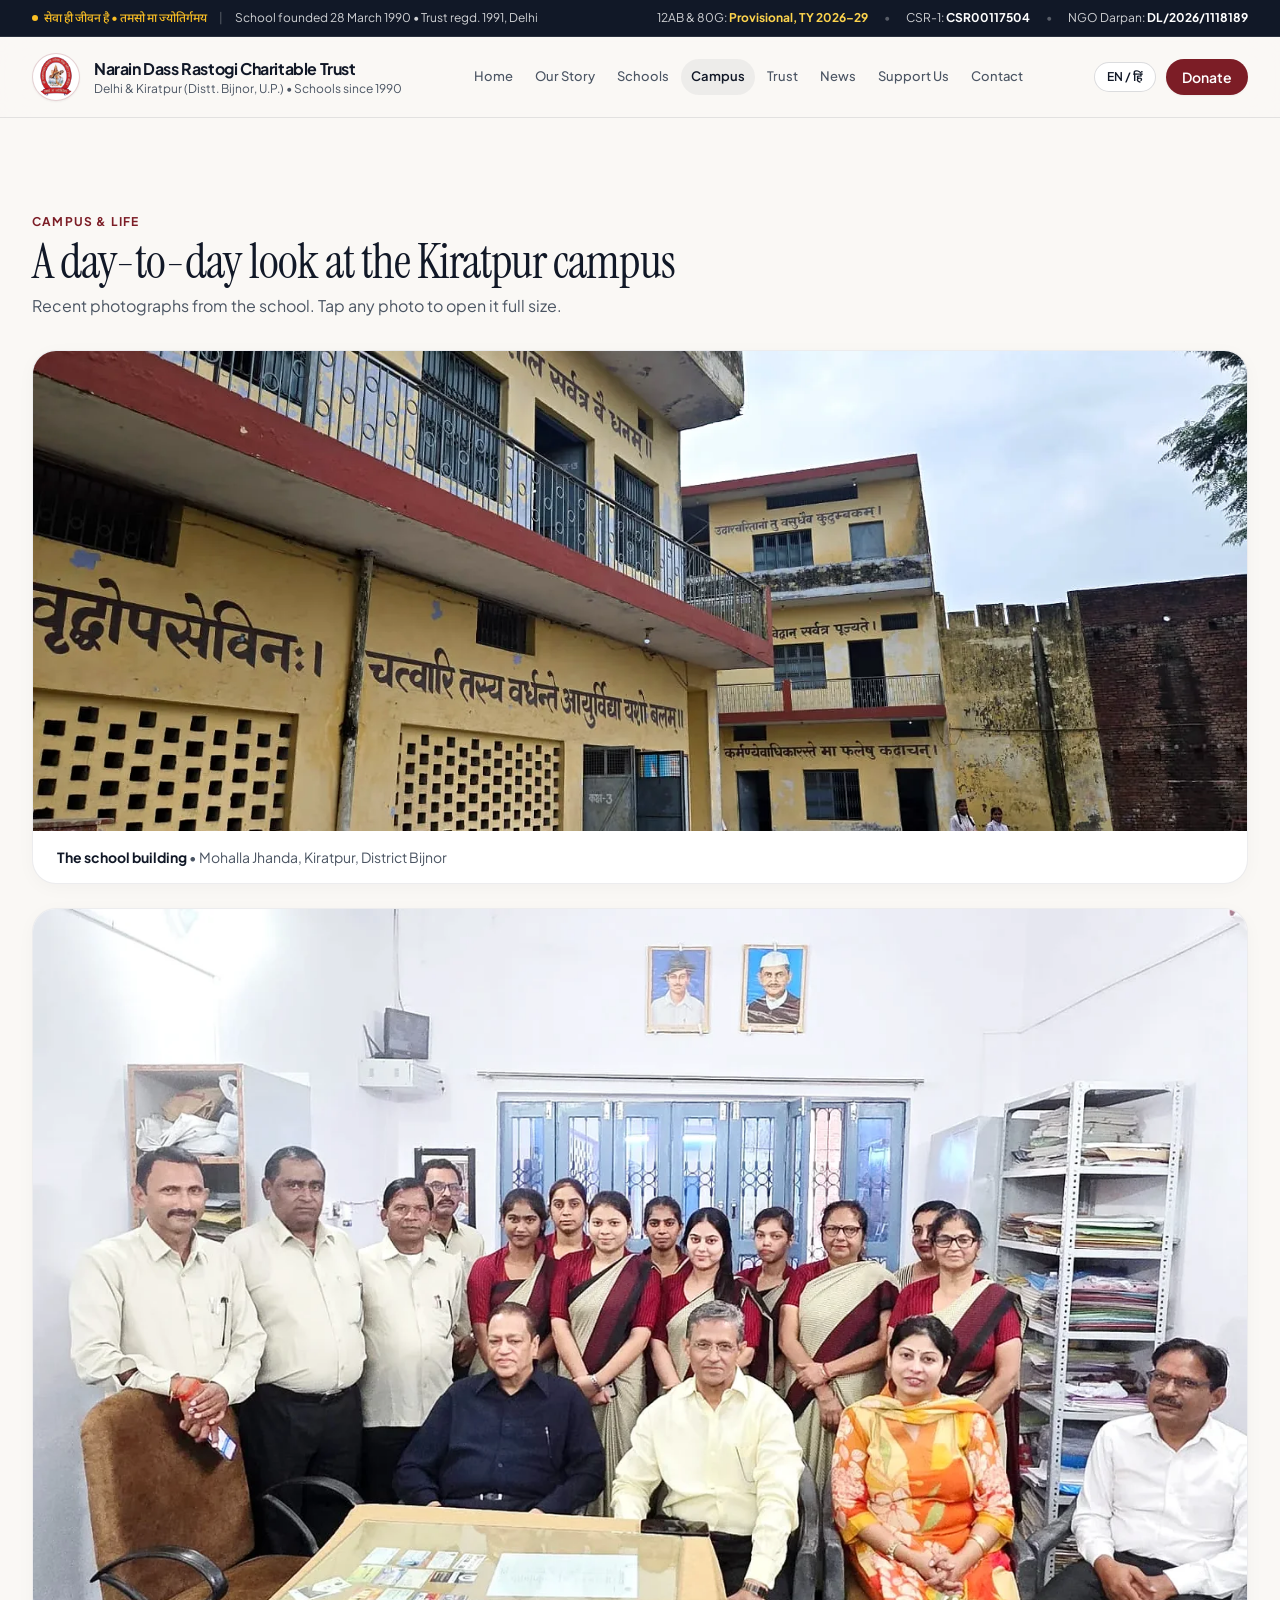
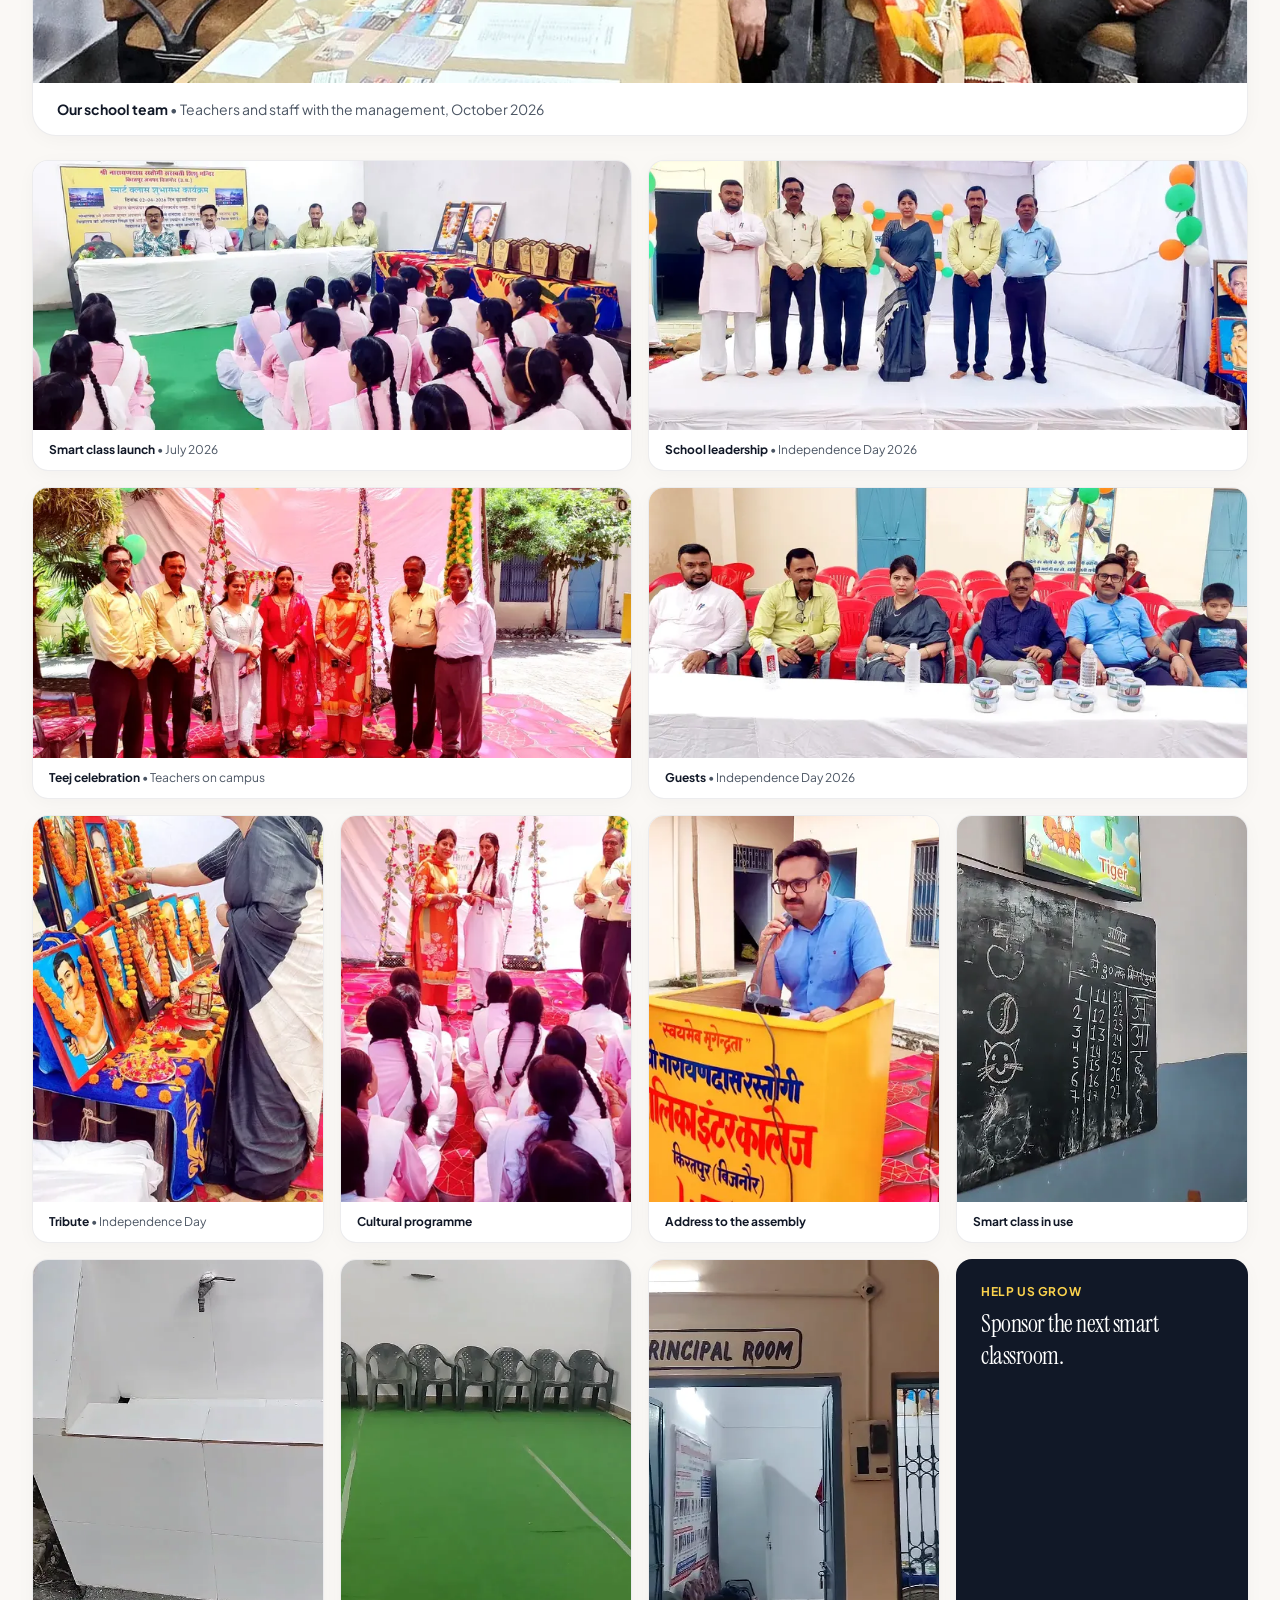
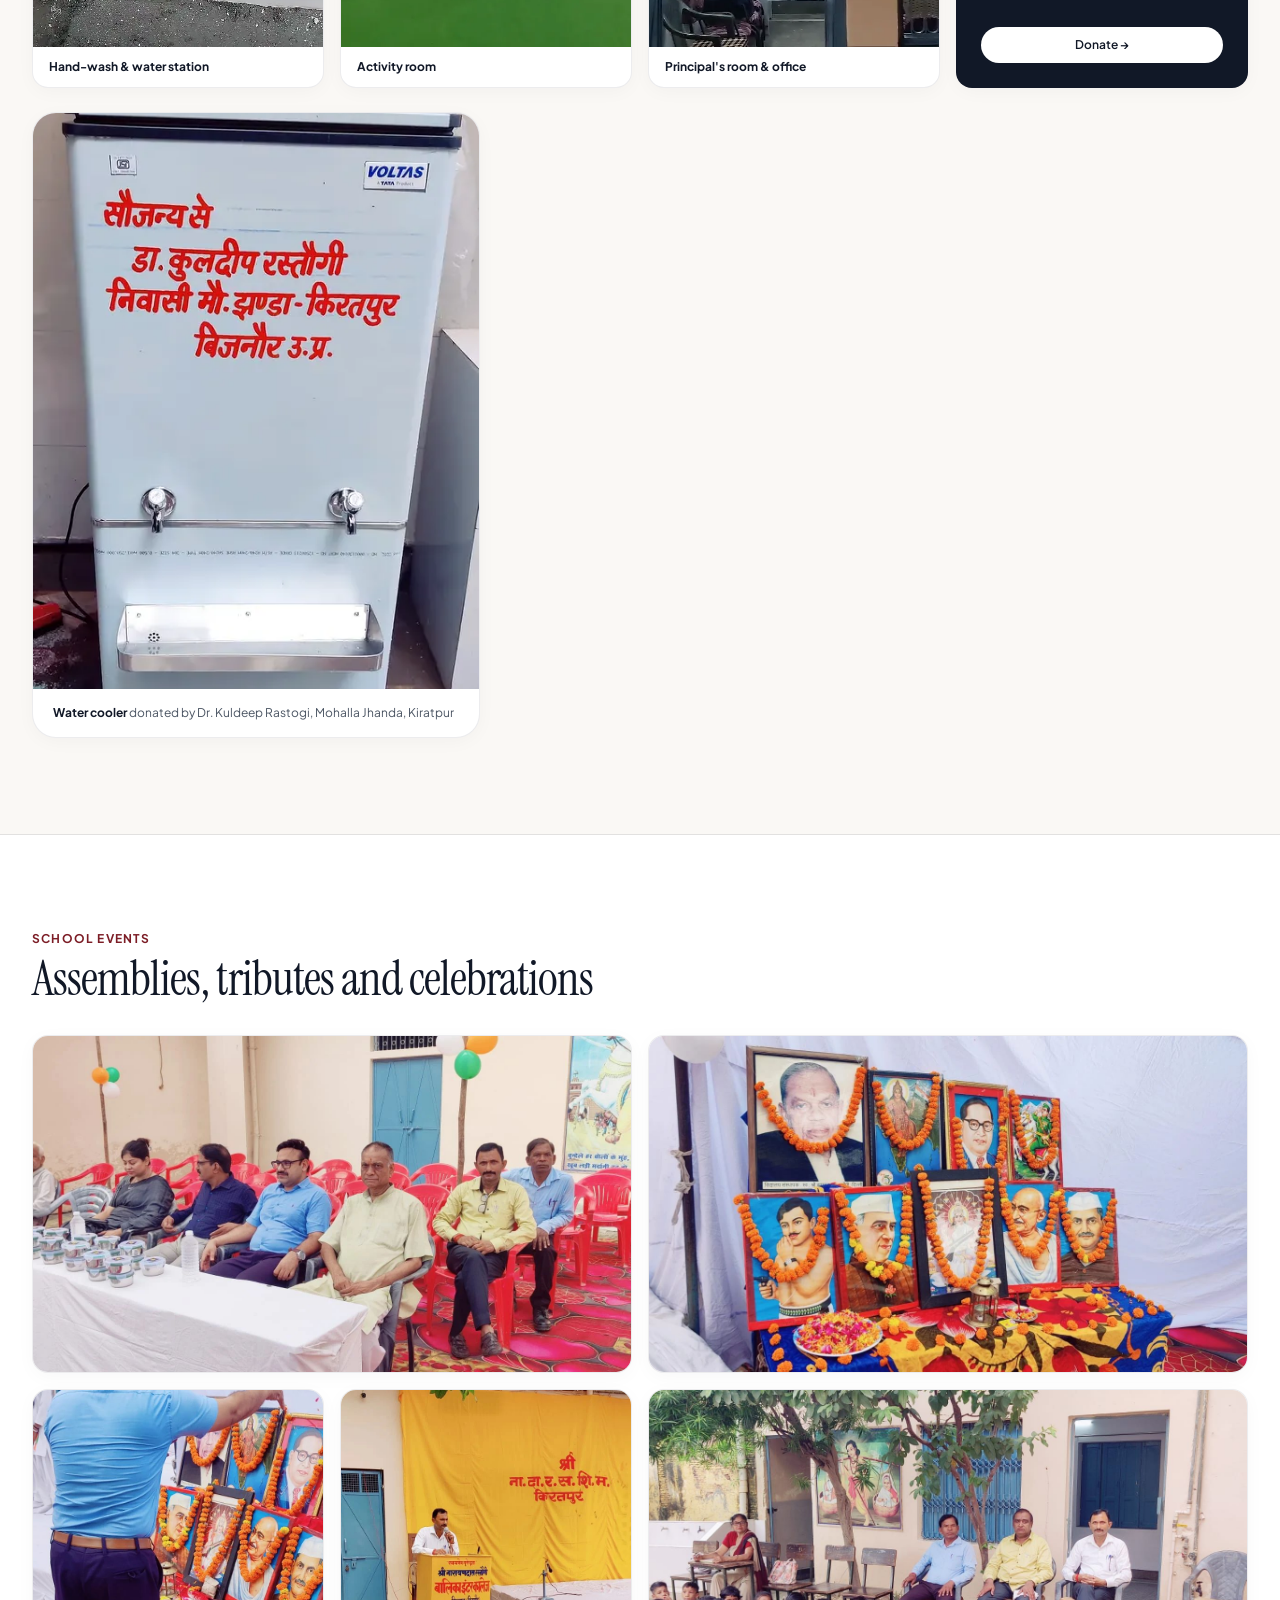
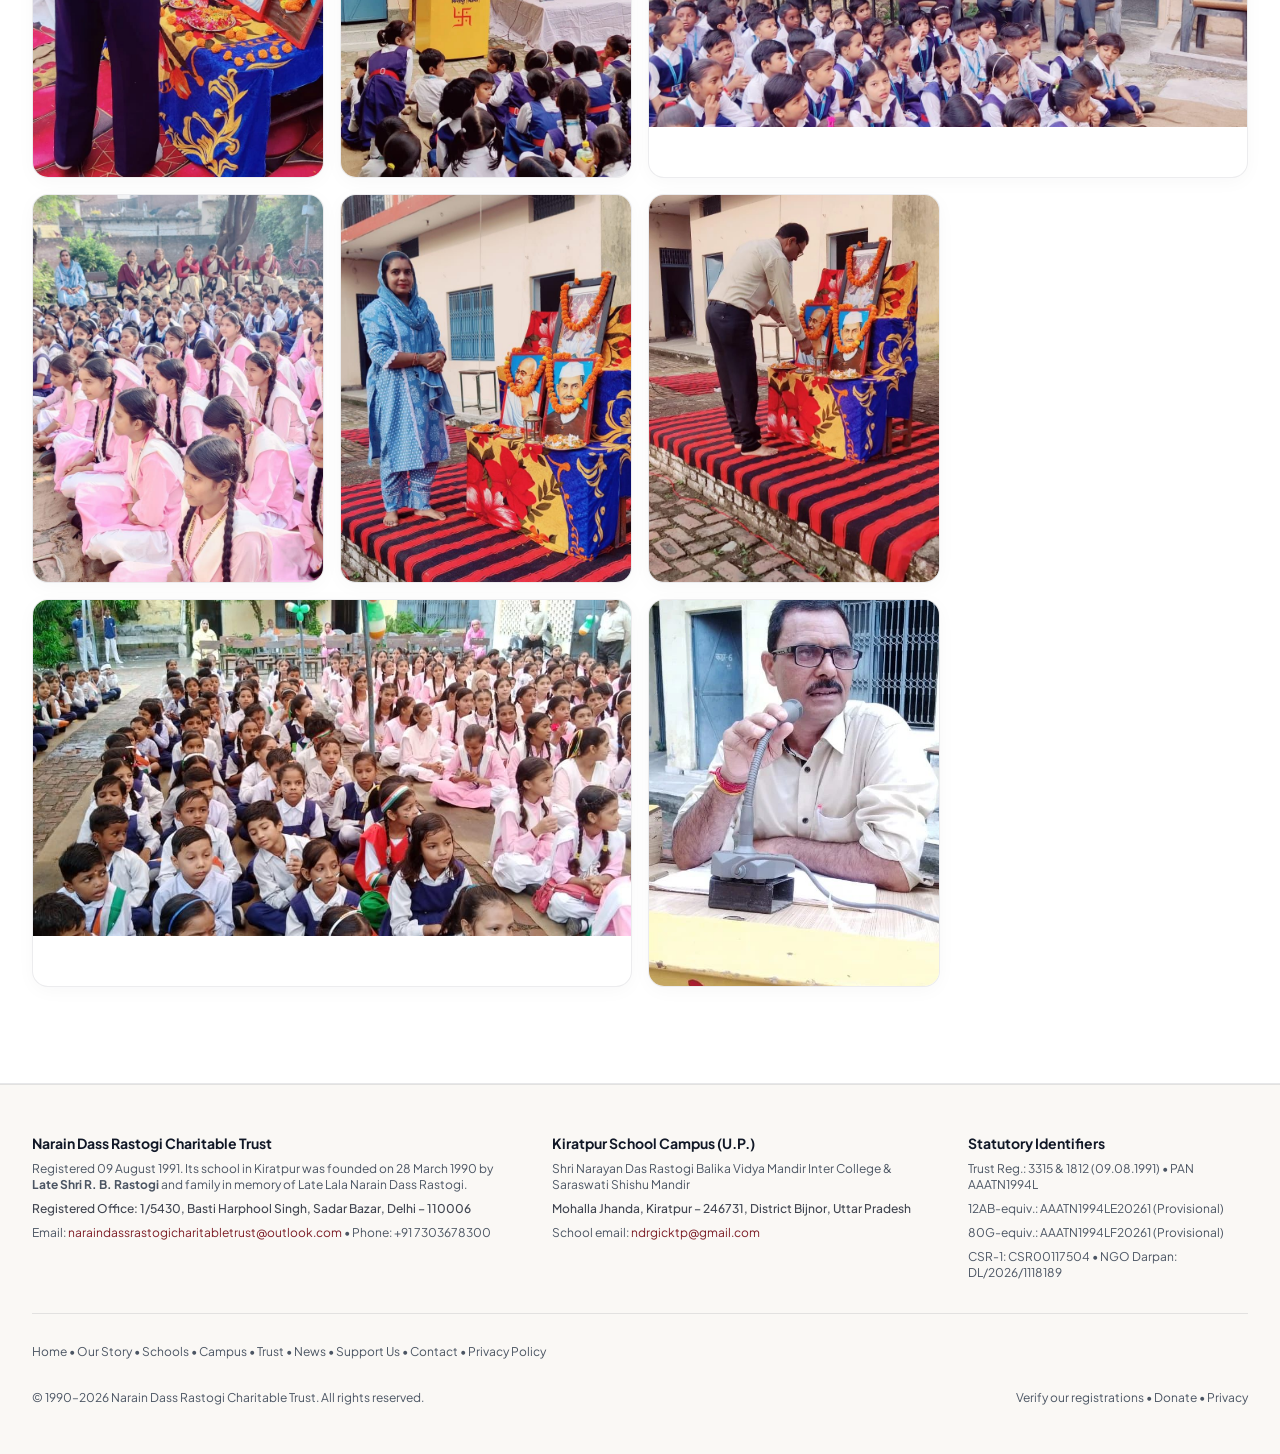
==== campus.html @ a8770511 "School Management Committee with member photos; new Subhash Rastogi headshot" ====
<!DOCTYPE html>
<html lang="en" class="scroll-smooth">
<head>
  <meta charset="UTF-8" />
  <meta name="viewport" content="width=device-width, initial-scale=1.0" />
  <title>Campus &amp; Life | NDR Schools, Kiratpur (Bijnor)</title>
  <meta name="description" content="Photos of the NDR school campus in Mohalla Jhanda, Kiratpur (कीरतपुर / किरतपुर), District Bijnor (बिजनौर), U.P.: the school building, smart class, Independence Day 2026, Teej and more at the girls&#x27; inter college." />
  <link rel="canonical" href="https://narain-dass-rastogi-trust.vercel.app/campus" />
  <meta property="og:type" content="website" />
  <meta property="og:url" content="https://narain-dass-rastogi-trust.vercel.app/campus" />
  <meta property="og:site_name" content="Narain Dass Rastogi Charitable Trust" />
  <meta property="og:title" content="Campus &amp; Life | NDR Schools, Kiratpur (Bijnor)" />
  <meta property="og:description" content="Photos of the NDR school campus in Mohalla Jhanda, Kiratpur (कीरतपुर / किरतपुर), District Bijnor (बिजनौर), U.P.: the school building, smart class, Independence Day 2026, Teej and more at the girls&#x27; inter college." />
  <meta property="og:image" content="https://narain-dass-rastogi-trust.vercel.app/images/campus/campus-building.webp" />
  <meta property="og:image:alt" content="School building of the NDR schools in Mohalla Jhanda, Kiratpur" />
  <meta property="og:locale" content="en_IN" />
  <meta property="og:locale:alternate" content="hi_IN" />
  <meta name="twitter:card" content="summary_large_image" />
  <link rel="icon" type="image/png" href="/favicon.png" />
  <link rel="preconnect" href="https://fonts.googleapis.com" />
  <link rel="preconnect" href="https://fonts.gstatic.com" crossorigin />
  <link href="https://fonts.googleapis.com/css2?family=Instrument+Serif:ital@0;1&family=Plus+Jakarta+Sans:wght@400;500;600;700;800&family=Noto+Sans+Devanagari:wght@400;500;600;700&display=swap" rel="stylesheet" />
  <script>
    (function () {
      try {
        if (localStorage.getItem('ndr-lang') === 'hi') {
          document.documentElement.classList.add('lang-hi');
          document.documentElement.setAttribute('lang', 'hi');
        }
      } catch (e) {}
    })();
  </script>
  <link rel="stylesheet" href="/assets/site.css?v=8cfb319a" />
</head>
<body class="selection:bg-crimson selection:text-white">

  <!-- Top Institutional Bar -->
  <div class="bg-ink text-white/90 text-xs border-b border-white/10">
    <div class="max-w-7xl mx-auto px-4 sm:px-6 lg:px-8 h-9 flex items-center justify-between">
      <div class="flex items-center gap-3 overflow-x-auto whitespace-nowrap">
        <span class="inline-flex items-center gap-1.5 text-amber-400 font-medium">
          <span class="w-1.5 h-1.5 rounded-full bg-amber-400"></span>
          सेवा ही जीवन है • तमसो मा ज्योतिर्गमय
        </span>
        <span class="text-white/30">|</span>
        <span class="text-white/80"><span data-lang="en">School founded 28 March 1990 • Trust regd. 1991, Delhi</span><span data-lang="hi">विद्यालय स्थापना 28 मार्च 1990 • ट्रस्ट पंजीकरण 1991, दिल्ली</span></span>
      </div>
      <div class="hidden md:flex items-center gap-4 text-white/80 whitespace-nowrap">
        <span>12AB &amp; 80G: <strong class="text-amber-300"><span data-lang="en">Provisional, TY 2026–29</span><span data-lang="hi">अस्थायी, कर वर्ष 2026–29</span></strong></span>
        <span class="text-white/30">•</span>
        <span>CSR-1: <strong class="text-white">CSR00117504</strong></span>
        <span class="text-white/30 hidden lg:inline">•</span>
        <span class="hidden lg:inline">NGO Darpan: <strong class="text-white">DL/2026/1118189</strong></span>
      </div>
    </div>
  </div>

  <!-- Sticky Modern Header -->
  <header class="sticky top-0 z-40 glass-nav border-b border-ink/10">
    <div class="max-w-7xl mx-auto px-3 sm:px-6 lg:px-8 h-20 flex items-center justify-between gap-2 sm:gap-4">
      <a href="/" class="flex items-center gap-2.5 sm:gap-3.5 group min-w-0">
        <img src="/images/brand/school-crest-badge-256.png" alt="Narain Dass Rastogi Charitable Trust emblem" width="48" height="48" class="w-10 h-10 sm:w-12 sm:h-12 rounded-full object-contain bg-white p-0.5 border border-crimson/20 shadow-sm flex-shrink-0" />
        <div class="min-w-0">
          <div class="text-base sm:text-lg xl:text-base font-bold tracking-tight text-ink truncate" data-lang="en">Narain Dass Rastogi Charitable Trust</div>
          <div class="text-base sm:text-lg xl:text-base font-bold tracking-tight text-ink truncate" data-lang="hi">श्री नारायण दास रस्तोगी चैरिटेबल ट्रस्ट</div>
          <div class="text-xs text-slate truncate"><span data-lang="en">Delhi &amp; Kiratpur (Distt. Bijnor, U.P.) • Schools since 1990</span><span data-lang="hi">दिल्ली व कीरतपुर (जिला बिजनौर, उ.प्र.) • विद्यालय 1990 से</span></div>
        </div>
      </a>

      <nav class="hidden xl:flex items-center gap-0.5 text-[13px] font-medium text-slate" aria-label="Main">
        <a href="/" class="px-2.5 py-2 rounded-full transition whitespace-nowrap hover:bg-ink/5 hover:text-ink"><span data-lang="en">Home</span><span data-lang="hi">होम</span></a>
        <a href="/story" class="px-2.5 py-2 rounded-full transition whitespace-nowrap hover:bg-ink/5 hover:text-ink"><span data-lang="en">Our Story</span><span data-lang="hi">हमारी कहानी</span></a>
        <a href="/schools" class="px-2.5 py-2 rounded-full transition whitespace-nowrap hover:bg-ink/5 hover:text-ink"><span data-lang="en">Schools</span><span data-lang="hi">विद्यालय</span></a>
        <a href="/campus" aria-current="page" class="px-2.5 py-2 rounded-full transition whitespace-nowrap bg-ink/5 text-ink font-semibold"><span data-lang="en">Campus</span><span data-lang="hi">परिसर</span></a>
        <a href="/trust" class="px-2.5 py-2 rounded-full transition whitespace-nowrap hover:bg-ink/5 hover:text-ink"><span data-lang="en">Trust</span><span data-lang="hi">ट्रस्ट</span></a>
        <a href="/news" class="px-2.5 py-2 rounded-full transition whitespace-nowrap hover:bg-ink/5 hover:text-ink"><span data-lang="en">News</span><span data-lang="hi">समाचार</span></a>
        <a href="/support" class="px-2.5 py-2 rounded-full transition whitespace-nowrap hover:bg-ink/5 hover:text-ink"><span data-lang="en">Support Us</span><span data-lang="hi">सहयोग करें</span></a>
        <a href="/contact" class="px-2.5 py-2 rounded-full transition whitespace-nowrap hover:bg-ink/5 hover:text-ink"><span data-lang="en">Contact</span><span data-lang="hi">संपर्क</span></a>
      </nav>

      <div class="flex items-center gap-1.5 sm:gap-2.5 flex-shrink-0">
        <button type="button" onclick="toggleLanguage()" id="langToggleBtn" aria-pressed="false" aria-label="Switch language / भाषा बदलें" class="px-2.5 sm:px-3 py-1.5 rounded-full text-xs font-semibold border border-ink/15 bg-white hover:bg-sand transition text-ink">
          EN / हिं
        </button>
        <button type="button" onclick="openDossierModal('General CSR & Statutory Dossier')" class="hidden sm:inline-flex xl:hidden items-center gap-1.5 px-4 py-2 rounded-full text-xs font-semibold border border-crimson/25 text-crimson bg-crimson/5 hover:bg-crimson/10 transition">
          <span data-lang="en">Request Dossier</span><span data-lang="hi">दस्तावेज़ मँगाएँ</span>
        </button>
        <a href="/support#donate" class="inline-flex items-center gap-1.5 px-3 sm:px-4 py-2 rounded-full text-xs sm:text-sm font-semibold bg-crimson text-white hover:bg-crimsonDark transition shadow-sm whitespace-nowrap">
          <span data-lang="en">Donate</span><span data-lang="hi">दान करें</span>
        </a>
        <button type="button" id="menuBtn" class="xl:hidden inline-flex items-center justify-center w-11 h-11 rounded-full border border-ink/15 bg-white text-ink hover:bg-sand transition" aria-expanded="false" aria-controls="mobileMenu" aria-label="Open menu">
          <svg id="menuIconOpen" class="w-5 h-5" fill="none" stroke="currentColor" stroke-width="2" viewBox="0 0 24 24" aria-hidden="true"><path stroke-linecap="round" d="M4 7h16M4 12h16M4 17h16"/></svg>
          <svg id="menuIconClose" class="w-5 h-5 hidden" fill="none" stroke="currentColor" stroke-width="2" viewBox="0 0 24 24" aria-hidden="true"><path stroke-linecap="round" d="M6 6l12 12M18 6L6 18"/></svg>
        </button>
      </div>
    </div>

    <!-- Mobile / tablet navigation (below xl) -->
    <div id="mobileMenu" class="xl:hidden hidden absolute inset-x-0 top-full bg-ivory border-b border-ink/10 shadow-lg max-h-[calc(100vh-5rem)] overflow-y-auto">
      <nav class="max-w-7xl mx-auto px-3 sm:px-6 lg:px-8 py-3 grid sm:grid-cols-2 gap-1 text-sm font-semibold text-ink" aria-label="Site pages">
        <a href="/" class="flex items-center px-4 rounded-xl hover:bg-sand focus:bg-sand focus:outline-none "><span data-lang="en">Home</span><span data-lang="hi">होम</span></a>
        <a href="/story" class="flex items-center px-4 rounded-xl hover:bg-sand focus:bg-sand focus:outline-none "><span data-lang="en">Our Story</span><span data-lang="hi">हमारी कहानी</span></a>
        <a href="/schools" class="flex items-center px-4 rounded-xl hover:bg-sand focus:bg-sand focus:outline-none "><span data-lang="en">Schools</span><span data-lang="hi">विद्यालय</span></a>
        <a href="/campus" aria-current="page" class="flex items-center px-4 rounded-xl hover:bg-sand focus:bg-sand focus:outline-none bg-sand text-crimson"><span data-lang="en">Campus</span><span data-lang="hi">परिसर</span></a>
        <a href="/trust" class="flex items-center px-4 rounded-xl hover:bg-sand focus:bg-sand focus:outline-none "><span data-lang="en">Trust</span><span data-lang="hi">ट्रस्ट</span></a>
        <a href="/news" class="flex items-center px-4 rounded-xl hover:bg-sand focus:bg-sand focus:outline-none "><span data-lang="en">News</span><span data-lang="hi">समाचार</span></a>
        <a href="/support" class="flex items-center px-4 rounded-xl hover:bg-sand focus:bg-sand focus:outline-none "><span data-lang="en">Support Us</span><span data-lang="hi">सहयोग करें</span></a>
        <a href="/contact" class="flex items-center px-4 rounded-xl hover:bg-sand focus:bg-sand focus:outline-none "><span data-lang="en">Contact</span><span data-lang="hi">संपर्क</span></a>
        <a href="/support#donate" class="flex items-center px-4 rounded-xl hover:bg-sand focus:bg-sand focus:outline-none text-crimson"><span data-lang="en">Donate</span><span data-lang="hi">दान करें</span></a>
        <button type="button" onclick="closeMobileMenu(); openDossierModal('General CSR & Statutory Dossier')" class="sm:hidden flex items-center px-4 mt-1 rounded-xl border border-crimson/25 text-crimson bg-crimson/5 hover:bg-crimson/10 text-left"><span data-lang="en">Request Dossier</span><span data-lang="hi">दस्तावेज़ मँगाएँ</span></button>
      </nav>
    </div>
  </header>

  <main id="top">
    <!-- Campus & Life gallery -->
    <section id="campus" class="py-16 lg:py-24 bg-ivory border-b border-ink/10">
      <div class="max-w-7xl mx-auto px-4 sm:px-6 lg:px-8">
        <div class="max-w-3xl">
          <div class="text-xs font-bold uppercase tracking-widest text-crimson"><span data-lang="en">Campus &amp; Life</span><span data-lang="hi">परिसर एवं जीवन</span></div>
          <h1 class="serif-display text-3xl sm:text-5xl text-ink mt-2"><span data-lang="en">A day-to-day look at the Kiratpur campus</span><span data-lang="hi">कीरतपुर परिसर की रोज़ की झलक</span></h1>
          <p class="text-slate mt-2 text-base"><span data-lang="en">Recent photographs from the school. Tap any photo to open it full size.</span><span data-lang="hi">विद्यालय की हाल की तस्वीरें। किसी भी फ़ोटो को बड़ा देखने के लिए उस पर टैप करें।</span></p>
        </div>

        <figure class="mt-8 bento-card rounded-3xl overflow-hidden bg-white">
          <a href="/images/campus/campus-building.webp" target="_blank" rel="noopener" data-lightbox="campus" class="block cursor-zoom-in">
            <img src="/images/campus/campus-building-800.webp"
                 srcset="/images/campus/campus-building-800.webp 800w, /images/campus/campus-building.webp 1600w"
                 sizes="(min-width: 1280px) 1216px, 100vw"
                 width="800" height="600" loading="lazy"
                 alt="Two-storey yellow school building in Mohalla Jhanda, Kiratpur, with Sanskrit mottos painted on its walls and a brick courtyard"
                 class="w-full h-64 sm:h-96 lg:h-[30rem] object-cover" />
          </a>
          <figcaption class="px-6 py-4 text-sm text-slate"><span data-lang="en"><strong class="text-ink">The school building</strong> • Mohalla Jhanda, Kiratpur, District Bijnor</span><span data-lang="hi"><strong class="text-ink">विद्यालय भवन</strong> • मोहल्ला झण्डा, कीरतपुर, जिला बिजनौर</span></figcaption>
        </figure>

        <figure class="mt-6 bento-card rounded-3xl overflow-hidden bg-white">
          <a href="/images/campus/staff-trustees-oct-2026.webp" target="_blank" rel="noopener" data-lightbox="campus" class="block cursor-zoom-in">
            <img src="/images/campus/staff-trustees-oct-2026-800.webp"
                 srcset="/images/campus/staff-trustees-oct-2026-800.webp 800w, /images/campus/staff-trustees-oct-2026.webp 1400w"
                 sizes="(min-width: 1280px) 1216px, 100vw"
                 width="800" height="510" loading="lazy"
                 alt="Teachers and staff of the school with members of the management in the principal's office, October 2026"
                 class="w-full h-auto" />
          </a>
          <figcaption class="px-6 py-4 text-sm text-slate"><span data-lang="en"><strong class="text-ink">Our school team</strong> • Teachers and staff with the management, October 2026</span><span data-lang="hi"><strong class="text-ink">हमारी विद्यालय टीम</strong> • प्रबन्धन के साथ शिक्षक-शिक्षिकाएँ एवं कर्मचारी, अक्टूबर 2026</span></figcaption>
        </figure>

        <div class="grid grid-cols-2 lg:grid-cols-4 gap-4 mt-6">
          <figure class="col-span-2 bento-card rounded-2xl overflow-hidden bg-white">
            <a href="/images/campus/smart-class-inauguration.webp" target="_blank" rel="noopener" data-lightbox="campus" class="block cursor-zoom-in">
              <img src="/images/campus/smart-class-inauguration-800.webp" srcset="/images/campus/smart-class-inauguration-800.webp 800w, /images/campus/smart-class-inauguration.webp 1600w" sizes="(min-width: 1024px) 600px, 100vw" width="800" height="360" loading="lazy" alt="Students in school uniform seated facing guests at the smart class launch programme" class="w-full aspect-[20/9] object-cover" />
            </a>
            <figcaption class="px-4 py-3 text-xs text-slate"><span data-lang="en"><strong class="text-ink">Smart class launch</strong> • July 2026</span><span data-lang="hi"><strong class="text-ink">स्मार्ट क्लास का शुभारम्भ</strong> • जुलाई 2026</span></figcaption>
          </figure>
          <figure class="col-span-2 bento-card rounded-2xl overflow-hidden bg-white">
            <a href="/images/campus/leadership-independence-day-2026.webp" target="_blank" rel="noopener" data-lightbox="campus" class="block cursor-zoom-in">
              <img src="/images/campus/leadership-independence-day-2026-800.webp" srcset="/images/campus/leadership-independence-day-2026-800.webp 800w, /images/campus/leadership-independence-day-2026.webp 1600w" sizes="(min-width: 1024px) 600px, 100vw" width="800" height="360" loading="lazy" alt="School leadership and guests standing on the decorated stage on Independence Day 2026" class="w-full aspect-[20/9] object-cover" />
            </a>
            <figcaption class="px-4 py-3 text-xs text-slate"><span data-lang="en"><strong class="text-ink">School leadership</strong> • Independence Day 2026</span><span data-lang="hi"><strong class="text-ink">विद्यालय नेतृत्व</strong> • स्वतंत्रता दिवस 2026</span></figcaption>
          </figure>
          <figure class="col-span-2 bento-card rounded-2xl overflow-hidden bg-white">
            <a href="/images/campus/teachers-teej-celebration.webp" target="_blank" rel="noopener" data-lightbox="campus" class="block cursor-zoom-in">
              <img src="/images/campus/teachers-teej-celebration-800.webp" srcset="/images/campus/teachers-teej-celebration-800.webp 800w, /images/campus/teachers-teej-celebration.webp 1600w" sizes="(min-width: 1024px) 600px, 100vw" width="800" height="360" loading="lazy" alt="Teachers in festive dress beside a decorated swing at the school's Teej celebration" class="w-full aspect-[20/9] object-cover" />
            </a>
            <figcaption class="px-4 py-3 text-xs text-slate"><span data-lang="en"><strong class="text-ink">Teej celebration</strong> • Teachers on campus</span><span data-lang="hi"><strong class="text-ink">तीज उत्सव</strong> • परिसर में शिक्षिकाएँ</span></figcaption>
          </figure>
          <figure class="col-span-2 bento-card rounded-2xl overflow-hidden bg-white">
            <a href="/images/campus/guests-independence-day-2026.webp" target="_blank" rel="noopener" data-lightbox="campus" class="block cursor-zoom-in">
              <img src="/images/campus/guests-independence-day-2026-800.webp" srcset="/images/campus/guests-independence-day-2026-800.webp 800w, /images/campus/guests-independence-day-2026.webp 1600w" sizes="(min-width: 1024px) 600px, 100vw" width="800" height="360" loading="lazy" alt="Guests seated at the head table during the Independence Day 2026 programme" class="w-full aspect-[20/9] object-cover" />
            </a>
            <figcaption class="px-4 py-3 text-xs text-slate"><span data-lang="en"><strong class="text-ink">Guests</strong> • Independence Day 2026</span><span data-lang="hi"><strong class="text-ink">अतिथिगण</strong> • स्वतंत्रता दिवस 2026</span></figcaption>
          </figure>
          <figure class="bento-card rounded-2xl overflow-hidden bg-white">
            <a href="/images/campus/independence-day-tribute.webp" target="_blank" rel="noopener" data-lightbox="campus" class="block cursor-zoom-in">
              <img src="/images/campus/independence-day-tribute-800.webp" srcset="/images/campus/independence-day-tribute-800.webp 360w, /images/campus/independence-day-tribute.webp 720w" sizes="(min-width: 1024px) 300px, 50vw" width="360" height="800" loading="lazy" alt="A teacher offering flowers before garlanded portraits of national leaders" class="w-full aspect-[3/4] object-cover" />
            </a>
            <figcaption class="px-4 py-3 text-xs text-slate"><span data-lang="en"><strong class="text-ink">Tribute</strong> • Independence Day</span><span data-lang="hi"><strong class="text-ink">श्रद्धांजलि</strong> • स्वतंत्रता दिवस</span></figcaption>
          </figure>
          <figure class="bento-card rounded-2xl overflow-hidden bg-white">
            <a href="/images/campus/cultural-programme.webp" target="_blank" rel="noopener" data-lightbox="campus" class="block cursor-zoom-in">
              <img src="/images/campus/cultural-programme-800.webp" srcset="/images/campus/cultural-programme-800.webp 360w, /images/campus/cultural-programme.webp 720w" sizes="(min-width: 1024px) 300px, 50vw" width="360" height="800" loading="lazy" alt="Students seated on the ground watching a cultural programme under a decorated canopy" class="w-full aspect-[3/4] object-cover" />
            </a>
            <figcaption class="px-4 py-3 text-xs text-slate"><span data-lang="en"><strong class="text-ink">Cultural programme</strong></span><span data-lang="hi"><strong class="text-ink">सांस्कृतिक कार्यक्रम</strong></span></figcaption>
          </figure>
          <figure class="col-span-2 lg:col-span-1 bento-card rounded-2xl overflow-hidden bg-white">
            <a href="/images/campus/address-podium.webp" target="_blank" rel="noopener" data-lightbox="campus" class="block cursor-zoom-in">
              <img src="/images/campus/address-podium-800.webp" srcset="/images/campus/address-podium-800.webp 360w, /images/campus/address-podium.webp 720w" sizes="(min-width: 1024px) 300px, 100vw" width="360" height="800" loading="lazy" alt="A speaker addressing the assembly from the school podium bearing the college's name" class="w-full aspect-[3/4] object-cover" />
            </a>
            <figcaption class="px-4 py-3 text-xs text-slate"><span data-lang="en"><strong class="text-ink">Address to the assembly</strong></span><span data-lang="hi"><strong class="text-ink">सभा को संबोधन</strong></span></figcaption>
          </figure>
          <figure class="bento-card rounded-2xl overflow-hidden bg-white">
            <a href="/images/campus/smart-class-lesson.webp" target="_blank" rel="noopener" data-lightbox="campus" class="block cursor-zoom-in">
              <img src="/images/campus/smart-class-lesson.webp" width="478" height="850" loading="lazy" alt="Smart TV mounted above the blackboard showing an alphabet lesson in a classroom" class="w-full aspect-[3/4] object-cover" />
            </a>
            <figcaption class="px-4 py-3 text-xs text-slate"><span data-lang="en"><strong class="text-ink">Smart class in use</strong></span><span data-lang="hi"><strong class="text-ink">स्मार्ट क्लास में पढ़ाई</strong></span></figcaption>
          </figure>
          <figure class="bento-card rounded-2xl overflow-hidden bg-white">
            <a href="/images/campus/water-station.webp" target="_blank" rel="noopener" data-lightbox="campus" class="block cursor-zoom-in">
              <img src="/images/campus/water-station.webp" width="478" height="850" loading="lazy" alt="Tiled hand-wash and drinking-water station with taps in the school courtyard" class="w-full aspect-[3/4] object-cover" />
            </a>
            <figcaption class="px-4 py-3 text-xs text-slate"><span data-lang="en"><strong class="text-ink">Hand-wash &amp; water station</strong></span><span data-lang="hi"><strong class="text-ink">हाथ धोने व पेयजल की व्यवस्था</strong></span></figcaption>
          </figure>
          <figure class="bento-card rounded-2xl overflow-hidden bg-white">
            <a href="/images/campus/activity-room.webp" target="_blank" rel="noopener" data-lightbox="campus" class="block cursor-zoom-in">
              <img src="/images/campus/activity-room.webp" width="478" height="850" loading="lazy" alt="Green-floored activity room with chairs arranged along the wall" class="w-full aspect-[3/4] object-cover" />
            </a>
            <figcaption class="px-4 py-3 text-xs text-slate"><span data-lang="en"><strong class="text-ink">Activity room</strong></span><span data-lang="hi"><strong class="text-ink">गतिविधि कक्ष</strong></span></figcaption>
          </figure>
          <figure class="bento-card rounded-2xl overflow-hidden bg-white">
            <a href="/images/campus/principal-office-corridor.webp" target="_blank" rel="noopener" data-lightbox="campus" class="block cursor-zoom-in">
              <img src="/images/campus/principal-office-corridor.webp" width="478" height="850" loading="lazy" alt="Corridor outside the principal's room and the school office" class="w-full aspect-[3/4] object-cover" />
            </a>
            <figcaption class="px-4 py-3 text-xs text-slate"><span data-lang="en"><strong class="text-ink">Principal's room &amp; office</strong></span><span data-lang="hi"><strong class="text-ink">प्रधानाचार्य कक्ष एवं कार्यालय</strong></span></figcaption>
          </figure>
          <div class="hidden lg:flex bento-card rounded-2xl bg-ink text-white p-6 flex-col justify-between">
            <div>
              <div class="text-xs font-bold uppercase tracking-wider text-amber-300"><span data-lang="en">Help us grow</span><span data-lang="hi">हमारा साथ दें</span></div>
              <p class="serif-display text-2xl mt-2"><span data-lang="en">Sponsor the next smart classroom.</span><span data-lang="hi">अगली स्मार्ट कक्षा प्रायोजित करें।</span></p>
            </div>
            <a href="/support#donate" class="mt-4 inline-flex items-center justify-center px-4 py-2.5 rounded-full bg-white text-ink text-xs font-semibold hover:bg-sand transition"><span data-lang="en">Donate →</span><span data-lang="hi">दान करें →</span></a>
          </div>
        </div>
          <figure class="mt-6 max-w-md bento-card rounded-3xl overflow-hidden bg-white">
            <a href="/images/campus/water-cooler-donation.webp" target="_blank" rel="noopener" data-lightbox="campus" class="block cursor-zoom-in">
              <img src="/images/campus/water-cooler-donation-800.webp" srcset="/images/campus/water-cooler-donation-800.webp 498w, /images/campus/water-cooler-donation.webp 893w" sizes="(min-width: 1024px) 480px, 100vw" width="498" height="800" loading="lazy" alt="Steel drinking-water cooler with a Hindi inscription crediting Dr. Kuldeep Rastogi of Mohalla Jhanda, Kiratpur" class="w-full max-h-[36rem] object-cover" />
            </a>
            <figcaption class="px-5 py-4 text-xs text-slate"><span data-lang="en"><strong class="text-ink">Water cooler</strong> donated by Dr. Kuldeep Rastogi, Mohalla Jhanda, Kiratpur</span><span data-lang="hi"><strong class="text-ink">वाटर कूलर</strong> — डॉ. कुलदीप रस्तोगी, मोहल्ला झण्डा, कीरतपुर द्वारा दान</span></figcaption>
          </figure>
      </div>
    </section>

    <!-- School events gallery -->
    <section id="events-gallery" class="py-16 lg:py-24 bg-white border-b border-ink/10">
      <div class="max-w-7xl mx-auto px-4 sm:px-6 lg:px-8">
        <div class="max-w-3xl">
          <div class="text-xs font-bold uppercase tracking-widest text-crimson"><span data-lang="en">School events</span><span data-lang="hi">विद्यालय के कार्यक्रम</span></div>
          <h2 class="serif-display text-3xl sm:text-5xl text-ink mt-2"><span data-lang="en">Assemblies, tributes and celebrations</span><span data-lang="hi">प्रार्थना सभाएँ, श्रद्धांजलि और उत्सव</span></h2>
        </div>
        <div class="grid grid-cols-2 lg:grid-cols-4 gap-4 mt-8">
          <figure class="col-span-2 bento-card rounded-2xl overflow-hidden bg-white">
            <a href="/images/campus/event-p01.jpg" target="_blank" rel="noopener" data-lightbox="campus" class="block cursor-zoom-in">
              <img src="/images/campus/event-p01.jpg" width="1600" height="720" loading="lazy" alt="Dignitaries seated at a school event" class="w-full aspect-[16/9] object-cover" />
            </a>
          </figure>
          <figure class="col-span-2 bento-card rounded-2xl overflow-hidden bg-white">
            <a href="/images/campus/event-p03.jpg" target="_blank" rel="noopener" data-lightbox="campus" class="block cursor-zoom-in">
              <img src="/images/campus/event-p03.jpg" width="1600" height="720" loading="lazy" alt="Portraits of national leaders garlanded" class="w-full aspect-[16/9] object-cover" />
            </a>
          </figure>
          <figure class=" bento-card rounded-2xl overflow-hidden bg-white">
            <a href="/images/campus/event-p04.jpg" target="_blank" rel="noopener" data-lightbox="campus" class="block cursor-zoom-in">
              <img src="/images/campus/event-p04.jpg" width="720" height="1600" loading="lazy" alt="A guest garlanding the portraits" class="w-full aspect-[3/4] object-cover" />
            </a>
          </figure>
          <figure class=" bento-card rounded-2xl overflow-hidden bg-white">
            <a href="/images/campus/event-p12.jpg" target="_blank" rel="noopener" data-lightbox="campus" class="block cursor-zoom-in">
              <img src="/images/campus/event-p12.jpg" width="720" height="1600" loading="lazy" alt="School assembly before the stage" class="w-full aspect-[3/4] object-cover" />
            </a>
          </figure>
          <figure class="col-span-2 bento-card rounded-2xl overflow-hidden bg-white">
            <a href="/images/campus/event-p13.jpg" target="_blank" rel="noopener" data-lightbox="campus" class="block cursor-zoom-in">
              <img src="/images/campus/event-p13.jpg" width="1600" height="720" loading="lazy" alt="Students in the courtyard with staff" class="w-full aspect-[16/9] object-cover" />
            </a>
          </figure>
          <figure class=" bento-card rounded-2xl overflow-hidden bg-white">
            <a href="/images/campus/event-p15.jpg" target="_blank" rel="noopener" data-lightbox="campus" class="block cursor-zoom-in">
              <img src="/images/campus/event-p15.jpg" width="720" height="1600" loading="lazy" alt="Girls seated at an assembly" class="w-full aspect-[3/4] object-cover" />
            </a>
          </figure>
          <figure class=" bento-card rounded-2xl overflow-hidden bg-white">
            <a href="/images/campus/event-p16.jpg" target="_blank" rel="noopener" data-lightbox="campus" class="block cursor-zoom-in">
              <img src="/images/campus/event-p16.jpg" width="720" height="1600" loading="lazy" alt="A teacher paying tribute" class="w-full aspect-[3/4] object-cover" />
            </a>
          </figure>
          <figure class=" bento-card rounded-2xl overflow-hidden bg-white">
            <a href="/images/campus/event-p17.jpg" target="_blank" rel="noopener" data-lightbox="campus" class="block cursor-zoom-in">
              <img src="/images/campus/event-p17.jpg" width="720" height="1600" loading="lazy" alt="A guest paying tribute" class="w-full aspect-[3/4] object-cover" />
            </a>
          </figure>
          <figure class="col-span-2 bento-card rounded-2xl overflow-hidden bg-white">
            <a href="/images/campus/event-p18.jpg" target="_blank" rel="noopener" data-lightbox="campus" class="block cursor-zoom-in">
              <img src="/images/campus/event-p18.jpg" width="1148" height="504" loading="lazy" alt="A large assembly in the courtyard" class="w-full aspect-[16/9] object-cover" />
            </a>
          </figure>
          <figure class=" bento-card rounded-2xl overflow-hidden bg-white">
            <a href="/images/campus/event-p20.jpg" target="_blank" rel="noopener" data-lightbox="campus" class="block cursor-zoom-in">
              <img src="/images/campus/event-p20.jpg" width="504" height="1148" loading="lazy" alt="A staff member addressing an event" class="w-full aspect-[3/4] object-cover" />
            </a>
          </figure>
        </div>
      </div>
    </section>
  </main>

  <!-- Footer -->
  <footer class="bg-ivory border-t border-ink/10 py-12 text-xs text-slate">
    <div class="max-w-7xl mx-auto px-4 sm:px-6 lg:px-8">
      <div class="grid md:grid-cols-12 gap-8 pb-8 border-b border-ink/10">
        <div class="md:col-span-5 space-y-2">
          <div class="font-bold text-ink text-sm"><span data-lang="en">Narain Dass Rastogi Charitable Trust</span><span data-lang="hi">श्री नारायण दास रस्तोगी चैरिटेबल ट्रस्ट</span></div>
          <p><span data-lang="en">Registered 09 August 1991. Its school in Kiratpur was founded on 28 March 1990 by <strong>Late Shri R. B. Rastogi</strong> and family in memory of Late Lala Narain Dass Rastogi.</span><span data-lang="hi">09 अगस्त 1991 को पंजीकृत। इसका कीरतपुर स्थित विद्यालय 28 मार्च 1990 को <strong>स्व. श्री आर. बी. रस्तोगी</strong> एवं परिवार द्वारा स्व. लाला नारायण दास रस्तोगी की स्मृति में स्थापित किया गया।</span></p>
          <p class="text-ink/80 font-medium">Registered Office: 1/5430, Basti Harphool Singh, Sadar Bazar, Delhi – 110006</p>
          <p>Email: <a href="mailto:naraindassrastogicharitabletrust@outlook.com" class="text-crimson hover:underline break-all">naraindassrastogicharitabletrust@outlook.com</a> • Phone: +91 7303678300</p>
        </div>

        <div class="md:col-span-4 space-y-2">
          <div class="font-bold text-ink text-sm"><span data-lang="en">Kiratpur School Campus (U.P.)</span><span data-lang="hi">कीरतपुर विद्यालय परिसर (उ.प्र.)</span></div>
          <p>Shri Narayan Das Rastogi Balika Vidya Mandir Inter College &amp; Saraswati Shishu Mandir</p>
          <p class="text-ink/80 font-medium">Mohalla Jhanda, Kiratpur – 246731, District Bijnor, Uttar Pradesh</p>
          <p>School email: <a href="mailto:ndrgicktp@gmail.com" class="text-crimson hover:underline">ndrgicktp@gmail.com</a></p>
        </div>

        <div class="md:col-span-3 space-y-2">
          <div class="font-bold text-ink text-sm"><span data-lang="en">Statutory Identifiers</span><span data-lang="hi">वैधानिक पहचान संख्याएँ</span></div>
          <p>Trust Reg.: 3315 &amp; 1812 (09.08.1991) • PAN AAATN1994L</p>
          <p>12AB-equiv.: AAATN1994LE20261 (Provisional)</p>
          <p>80G-equiv.: AAATN1994LF20261 (Provisional)</p>
          <p>CSR-1: CSR00117504 • NGO Darpan: DL/2026/1118189</p>
        </div>
      </div>

      <nav class="pt-6 pb-2 text-center sm:text-left leading-7" aria-label="Footer"><a href="/" class="hover:underline whitespace-nowrap"><span data-lang="en">Home</span><span data-lang="hi">होम</span></a> • <a href="/story" class="hover:underline whitespace-nowrap"><span data-lang="en">Our Story</span><span data-lang="hi">हमारी कहानी</span></a> • <a href="/schools" class="hover:underline whitespace-nowrap"><span data-lang="en">Schools</span><span data-lang="hi">विद्यालय</span></a> • <a href="/campus" class="hover:underline whitespace-nowrap"><span data-lang="en">Campus</span><span data-lang="hi">परिसर</span></a> • <a href="/trust" class="hover:underline whitespace-nowrap"><span data-lang="en">Trust</span><span data-lang="hi">ट्रस्ट</span></a> • <a href="/news" class="hover:underline whitespace-nowrap"><span data-lang="en">News</span><span data-lang="hi">समाचार</span></a> • <a href="/support" class="hover:underline whitespace-nowrap"><span data-lang="en">Support Us</span><span data-lang="hi">सहयोग करें</span></a> • <a href="/contact" class="hover:underline whitespace-nowrap"><span data-lang="en">Contact</span><span data-lang="hi">संपर्क</span></a> • <a href="/privacy" class="hover:underline"><span data-lang="en">Privacy Policy</span><span data-lang="hi">गोपनीयता नीति</span></a></nav>
      <div class="pt-4 flex flex-col sm:flex-row items-center justify-between gap-4">
        <div>© 1990–2026 Narain Dass Rastogi Charitable Trust. All rights reserved.</div>
        <div><a href="/trust#verify" class="hover:underline"><span data-lang="en">Verify our registrations</span><span data-lang="hi">हमारे पंजीकरण जाँचें</span></a> • <a href="/support#donate" class="hover:underline"><span data-lang="en">Donate</span><span data-lang="hi">दान करें</span></a> • <a href="/privacy" class="hover:underline"><span data-lang="en">Privacy</span><span data-lang="hi">गोपनीयता</span></a></div>
      </div>
    </div>
  </footer>

  <!-- Photo lightbox -->
  <div id="lightbox" class="fixed inset-0 z-[60] hidden items-center justify-center bg-ink/95" role="dialog" aria-modal="true" aria-label="Photo viewer" aria-hidden="true">
    <div id="lbCount" class="absolute top-4 left-4 text-xs font-semibold text-white/70" aria-live="polite"></div>
    <button type="button" id="lbClose" class="absolute top-3 right-3 z-10 w-11 h-11 rounded-full bg-white/10 hover:bg-white/20 text-white text-lg flex items-center justify-center focus:outline-none focus:ring-2 focus:ring-amber-300" aria-label="Close photo">✕</button>
    <button type="button" id="lbPrev" class="absolute left-2 sm:left-4 top-1/2 -translate-y-1/2 z-10 w-11 h-11 rounded-full bg-white/10 hover:bg-crimson text-white text-2xl flex items-center justify-center focus:outline-none focus:ring-2 focus:ring-amber-300" aria-label="Previous photo">‹</button>
    <button type="button" id="lbNext" class="absolute right-2 sm:right-4 top-1/2 -translate-y-1/2 z-10 w-11 h-11 rounded-full bg-white/10 hover:bg-crimson text-white text-2xl flex items-center justify-center focus:outline-none focus:ring-2 focus:ring-amber-300" aria-label="Next photo">›</button>
    <figure class="w-full h-full flex items-center justify-center px-3 sm:px-16">
      <img id="lbImg" src="" alt="" class="max-w-full object-contain rounded-lg shadow-2xl" />
      <figcaption id="lbCap" class="absolute bottom-0 inset-x-0 px-5 pt-10 pb-5 text-center text-sm text-white/90 bg-gradient-to-t from-black/80 to-transparent pointer-events-none"></figcaption>
    </figure>
  </div>

  <!-- Interactive Tier-2 Dossier Request Modal -->
  <div id="dossierModal" class="fixed inset-0 z-50 hidden items-center justify-center bg-ink/60 backdrop-blur-sm p-4">
    <div class="bg-white rounded-3xl max-w-lg w-full p-6 sm:p-8 shadow-2xl border border-ink/10 relative">
      <button onclick="closeDossierModal()" class="absolute top-5 right-5 w-8 h-8 rounded-full bg-ivory hover:bg-sand flex items-center justify-center text-slate hover:text-ink">✕</button>
      <div class="text-xs font-bold uppercase tracking-wider text-crimson">Document Request</div>
      <h3 id="modalTitle" class="text-xl font-bold text-ink mt-1">Request Statutory Dossier</h3>
      <p class="text-xs text-slate mt-1">Select the certified documents or remittance details required. Your request will open a pre-formatted verification email to the Trust Secretariat.</p>

      <form onsubmit="submitDossierRequest(event)" class="mt-5 space-y-3.5 text-xs sm:text-sm">
          <input type="text" id="hpDossier" name="website" tabindex="-1" autocomplete="off" aria-hidden="true" style="position:absolute;left:-9999px;width:1px;height:1px;opacity:0" />
        <div>
          <label class="block font-semibold text-ink mb-1">Your Name &amp; Designation *</label>
          <input type="text" id="reqName" required placeholder="e.g., CSR Lead / Donor / Regulatory Officer" class="w-full px-3.5 py-2.5 rounded-xl border border-ink/15 bg-ivory focus:outline-none focus:border-crimson" />
        </div>
        <div class="grid sm:grid-cols-2 gap-3">
          <div>
            <label class="block font-semibold text-ink mb-1">Organization / Family Office *</label>
            <input type="text" id="reqOrg" required placeholder="Organization or Individual" class="w-full px-3.5 py-2.5 rounded-xl border border-ink/15 bg-ivory focus:outline-none focus:border-crimson" />
          </div>
          <div>
            <label class="block font-semibold text-ink mb-1">Official Email / Phone *</label>
            <input type="text" id="reqContact" required placeholder="name@org.com / +91..." class="w-full px-3.5 py-2.5 rounded-xl border border-ink/15 bg-ivory focus:outline-none focus:border-crimson" />
          </div>
        </div>
        <div>
          <label class="block font-semibold text-ink mb-1">Required Pack *</label>
          <select id="reqPack" class="w-full px-3.5 py-2.5 rounded-xl border border-ink/15 bg-ivory focus:outline-none focus:border-crimson">
            <option value="12AB & 80G provisional orders (copies)">12AB &amp; 80G provisional orders (copies)</option>
            <option value="Corporate CSR-1 (CSR00117504) & NGO Darpan Dossier">Corporate CSR-1 (CSR00117504) &amp; NGO Darpan Dossier</option>
            <option value="UP Board & Basic Shiksha School Recognition Orders">UP Board &amp; Basic Shiksha School Recognition Orders</option>
            <option value="Trust Deed, Supplementary Deed & Governance Roster">Trust Deed, Supplementary Deed &amp; Governance Roster</option>
          </select>
        </div>
        <div>
          <label class="block font-semibold text-ink mb-1">Purpose of Request *</label>
          <textarea id="reqPurpose" rows="2" required placeholder="Briefly state your CSR inquiry, donation pledge, or verification requirement..." class="w-full px-3.5 py-2 rounded-xl border border-ink/15 bg-ivory focus:outline-none focus:border-crimson"></textarea>
        </div>
        <button type="submit" class="w-full py-3.5 rounded-full bg-crimson text-white font-semibold hover:bg-crimsonDark transition">
          Send Dossier Request
        </button>
      </form>
    </div>
  </div>

  <script src="/assets/site.js?v=ab8f01be"></script>
</body>
</html>
---- assets/site.css ----
*,:after,:before{--tw-border-spacing-x:0;--tw-border-spacing-y:0;--tw-translate-x:0;--tw-translate-y:0;--tw-rotate:0;--tw-skew-x:0;--tw-skew-y:0;--tw-scale-x:1;--tw-scale-y:1;--tw-pan-x: ;--tw-pan-y: ;--tw-pinch-zoom: ;--tw-scroll-snap-strictness:proximity;--tw-gradient-from-position: ;--tw-gradient-via-position: ;--tw-gradient-to-position: ;--tw-ordinal: ;--tw-slashed-zero: ;--tw-numeric-figure: ;--tw-numeric-spacing: ;--tw-numeric-fraction: ;--tw-ring-inset: ;--tw-ring-offset-width:0px;--tw-ring-offset-color:#fff;--tw-ring-color:rgba(59,130,246,.5);--tw-ring-offset-shadow:0 0 #0000;--tw-ring-shadow:0 0 #0000;--tw-shadow:0 0 #0000;--tw-shadow-colored:0 0 #0000;--tw-blur: ;--tw-brightness: ;--tw-contrast: ;--tw-grayscale: ;--tw-hue-rotate: ;--tw-invert: ;--tw-saturate: ;--tw-sepia: ;--tw-drop-shadow: ;--tw-backdrop-blur: ;--tw-backdrop-brightness: ;--tw-backdrop-contrast: ;--tw-backdrop-grayscale: ;--tw-backdrop-hue-rotate: ;--tw-backdrop-invert: ;--tw-backdrop-opacity: ;--tw-backdrop-saturate: ;--tw-backdrop-sepia: ;--tw-contain-size: ;--tw-contain-layout: ;--tw-contain-paint: ;--tw-contain-style: }::backdrop{--tw-border-spacing-x:0;--tw-border-spacing-y:0;--tw-translate-x:0;--tw-translate-y:0;--tw-rotate:0;--tw-skew-x:0;--tw-skew-y:0;--tw-scale-x:1;--tw-scale-y:1;--tw-pan-x: ;--tw-pan-y: ;--tw-pinch-zoom: ;--tw-scroll-snap-strictness:proximity;--tw-gradient-from-position: ;--tw-gradient-via-position: ;--tw-gradient-to-position: ;--tw-ordinal: ;--tw-slashed-zero: ;--tw-numeric-figure: ;--tw-numeric-spacing: ;--tw-numeric-fraction: ;--tw-ring-inset: ;--tw-ring-offset-width:0px;--tw-ring-offset-color:#fff;--tw-ring-color:rgba(59,130,246,.5);--tw-ring-offset-shadow:0 0 #0000;--tw-ring-shadow:0 0 #0000;--tw-shadow:0 0 #0000;--tw-shadow-colored:0 0 #0000;--tw-blur: ;--tw-brightness: ;--tw-contrast: ;--tw-grayscale: ;--tw-hue-rotate: ;--tw-invert: ;--tw-saturate: ;--tw-sepia: ;--tw-drop-shadow: ;--tw-backdrop-blur: ;--tw-backdrop-brightness: ;--tw-backdrop-contrast: ;--tw-backdrop-grayscale: ;--tw-backdrop-hue-rotate: ;--tw-backdrop-invert: ;--tw-backdrop-opacity: ;--tw-backdrop-saturate: ;--tw-backdrop-sepia: ;--tw-contain-size: ;--tw-contain-layout: ;--tw-contain-paint: ;--tw-contain-style: }/*! tailwindcss v3.4.17 | MIT License | https://tailwindcss.com*/*,:after,:before{border:0 solid #e5e7eb;box-sizing:border-box}:after,:before{--tw-content:""}:host,html{line-height:1.5;-webkit-text-size-adjust:100%;font-family:Plus Jakarta Sans,Noto Sans Devanagari,sans-serif;font-feature-settings:normal;font-variation-settings:normal;-moz-tab-size:4;-o-tab-size:4;tab-size:4;-webkit-tap-highlight-color:transparent}body{line-height:inherit;margin:0}hr{border-top-width:1px;color:inherit;height:0}abbr:where([title]){-webkit-text-decoration:underline dotted;text-decoration:underline dotted}h1,h2,h3,h4,h5,h6{font-size:inherit;font-weight:inherit}a{color:inherit;text-decoration:inherit}b,strong{font-weight:bolder}code,kbd,pre,samp{font-family:ui-monospace,SFMono-Regular,Menlo,Monaco,Consolas,Liberation Mono,Courier New,monospace;font-feature-settings:normal;font-size:1em;font-variation-settings:normal}small{font-size:80%}sub,sup{font-size:75%;line-height:0;position:relative;vertical-align:baseline}sub{bottom:-.25em}sup{top:-.5em}table{border-collapse:collapse;border-color:inherit;text-indent:0}button,input,optgroup,select,textarea{color:inherit;font-family:inherit;font-feature-settings:inherit;font-size:100%;font-variation-settings:inherit;font-weight:inherit;letter-spacing:inherit;line-height:inherit;margin:0;padding:0}button,select{text-transform:none}button,input:where([type=button]),input:where([type=reset]),input:where([type=submit]){-webkit-appearance:button;background-color:transparent;background-image:none}:-moz-focusring{outline:auto}:-moz-ui-invalid{box-shadow:none}progress{vertical-align:baseline}::-webkit-inner-spin-button,::-webkit-outer-spin-button{height:auto}[type=search]{-webkit-appearance:textfield;outline-offset:-2px}::-webkit-search-decoration{-webkit-appearance:none}::-webkit-file-upload-button{-webkit-appearance:button;font:inherit}summary{display:list-item}blockquote,dd,dl,figure,h1,h2,h3,h4,h5,h6,hr,p,pre{margin:0}fieldset{margin:0}fieldset,legend{padding:0}menu,ol,ul{list-style:none;margin:0;padding:0}dialog{padding:0}textarea{resize:vertical}input::-moz-placeholder,textarea::-moz-placeholder{color:#9ca3af;opacity:1}input::placeholder,textarea::placeholder{color:#9ca3af;opacity:1}[role=button],button{cursor:pointer}:disabled{cursor:default}audio,canvas,embed,iframe,img,object,svg,video{display:block;vertical-align:middle}img,video{height:auto;max-width:100%}[hidden]:where(:not([hidden=until-found])){display:none}body{background-color:#faf8f5;color:#111827;font-family:Plus Jakarta Sans,Noto Sans Devanagari,sans-serif;-webkit-font-smoothing:antialiased}.serif-display{font-family:"Instrument Serif",Noto Sans Devanagari,Georgia,serif;letter-spacing:-.02em}.glass-nav{backdrop-filter:blur(16px);-webkit-backdrop-filter:blur(16px);background:hsla(36,33%,97%,.88)}.bento-card{background:#fff;border:1px solid rgba(17,24,39,.08);box-shadow:0 4px 20px -2px rgba(17,24,39,.04);transition:transform .25s ease,box-shadow .25s ease,border-color .25s ease}.bento-card:hover{border-color:rgba(124,29,38,.22);box-shadow:0 12px 32px -4px rgba(124,29,38,.08);transform:translateY(-2px)}section{scroll-margin-top:96px}html.lang-hi [data-lang=en],html:not(.lang-hi) [data-lang=hi]{display:none!important}html.lang-hi .serif-display{letter-spacing:0;line-height:1.25}#mobileMenu a,#mobileMenu button{min-height:44px}#lightbox{touch-action:pan-y}#lightbox #lbCap strong{color:#fff}#lightbox img{max-height:90vh}body.lb-lock{overflow:hidden}.field{background:#faf8f5;border:1px solid rgba(17,24,39,.15);border-radius:.75rem;font-size:.9rem;padding:.65rem .9rem;width:100%}.field:focus{background:#fff;border-color:#7c1d26;outline:none}.field.invalid{background:#fef2f2;border-color:#b91c1c}.err{color:#b91c1c;display:none;font-size:.72rem;margin-top:.25rem}.err.show{display:block}.step-dot{align-items:center;border-radius:9999px;display:inline-flex;font-size:.75rem;font-weight:700;height:1.75rem;justify-content:center;width:1.75rem}#kycForm,#payStep,#utrStep{scroll-margin-top:104px}#upiQr svg{display:block;height:auto;width:100%}.toggle-more[aria-expanded=false] .when-open,.toggle-more[aria-expanded=true] .when-closed{display:none}.toggle-more[aria-expanded=true] .chev{transform:rotate(180deg)}[hidden]{display:none!important}.enquiry-form [data-req].invalid{background:#fef2f2;border-color:#b91c1c}.news-more summary{cursor:pointer;list-style:none}.news-more summary::-webkit-details-marker{display:none}.news-more:not([open]) .when-open,.news-more[open] .when-closed{display:none}.pointer-events-none{pointer-events:none}.static{position:static}.fixed{position:fixed}.absolute{position:absolute}.relative{position:relative}.sticky{position:sticky}.inset-0{inset:0}.inset-x-0{left:0;right:0}.bottom-0{bottom:0}.bottom-5{bottom:1.25rem}.left-1\/2{left:50%}.left-2{left:.5rem}.left-4{left:1rem}.right-0{right:0}.right-2{right:.5rem}.right-3{right:.75rem}.right-5{right:1.25rem}.top-0{top:0}.top-1\/2{top:50%}.top-3{top:.75rem}.top-4{top:1rem}.top-5{top:1.25rem}.top-full{top:100%}.z-10{z-index:10}.z-40{z-index:40}.z-50{z-index:50}.z-\[60\]{z-index:60}.z-\[70\]{z-index:70}.col-span-2{grid-column:span 2/span 2}.mx-auto{margin-left:auto;margin-right:auto}.mb-1{margin-bottom:.25rem}.mb-6{margin-bottom:1.5rem}.mt-0\.5{margin-top:.125rem}.mt-1{margin-top:.25rem}.mt-1\.5{margin-top:.375rem}.mt-10{margin-top:2.5rem}.mt-12{margin-top:3rem}.mt-14{margin-top:3.5rem}.mt-2{margin-top:.5rem}.mt-2\.5{margin-top:.625rem}.mt-3{margin-top:.75rem}.mt-4{margin-top:1rem}.mt-5{margin-top:1.25rem}.mt-6{margin-top:1.5rem}.mt-8{margin-top:2rem}.block{display:block}.inline-block{display:inline-block}.flex{display:flex}.inline-flex{display:inline-flex}.table{display:table}.grid{display:grid}.hidden{display:none}.aspect-\[16\/9\]{aspect-ratio:16/9}.aspect-\[20\/9\]{aspect-ratio:20/9}.aspect-\[3\/4\]{aspect-ratio:3/4}.aspect-\[4\/3\]{aspect-ratio:4/3}.aspect-\[4\/5\]{aspect-ratio:4/5}.h-1\.5{height:.375rem}.h-10{height:2.5rem}.h-11{height:2.75rem}.h-12{height:3rem}.h-16{height:4rem}.h-20{height:5rem}.h-24{height:6rem}.h-4{height:1rem}.h-40{height:10rem}.h-48{height:12rem}.h-5{height:1.25rem}.h-64{height:16rem}.h-8{height:2rem}.h-80{height:20rem}.h-9{height:2.25rem}.h-auto{height:auto}.h-full{height:100%}.max-h-\[36rem\]{max-height:36rem}.max-h-\[calc\(100vh-5rem\)\]{max-height:calc(100vh - 5rem)}.w-1\.5{width:.375rem}.w-10{width:2.5rem}.w-11{width:2.75rem}.w-12{width:3rem}.w-16{width:4rem}.w-20{width:5rem}.w-28{width:7rem}.w-4{width:1rem}.w-40{width:10rem}.w-48{width:12rem}.w-5{width:1.25rem}.w-8{width:2rem}.w-\[calc\(100\%-2rem\)\]{width:calc(100% - 2rem)}.w-full{width:100%}.min-w-0{min-width:0}.max-w-2xl{max-width:42rem}.max-w-3xl{max-width:48rem}.max-w-4xl{max-width:56rem}.max-w-5xl{max-width:64rem}.max-w-7xl{max-width:80rem}.max-w-full{max-width:100%}.max-w-lg{max-width:32rem}.max-w-md{max-width:28rem}.flex-1{flex:1 1 0%}.flex-shrink-0{flex-shrink:0}.grow{flex-grow:1}.-translate-x-1\/2{--tw-translate-x:-50%}.-translate-x-1\/2,.-translate-y-1\/2{transform:translate(var(--tw-translate-x),var(--tw-translate-y)) rotate(var(--tw-rotate)) skewX(var(--tw-skew-x)) skewY(var(--tw-skew-y)) scaleX(var(--tw-scale-x)) scaleY(var(--tw-scale-y))}.-translate-y-1\/2{--tw-translate-y:-50%}.rotate-180{--tw-rotate:180deg;transform:translate(var(--tw-translate-x),var(--tw-translate-y)) rotate(var(--tw-rotate)) skewX(var(--tw-skew-x)) skewY(var(--tw-skew-y)) scaleX(var(--tw-scale-x)) scaleY(var(--tw-scale-y))}.cursor-zoom-in{cursor:zoom-in}.list-disc{list-style-type:disc}.grid-cols-2{grid-template-columns:repeat(2,minmax(0,1fr))}.flex-col{flex-direction:column}.flex-wrap{flex-wrap:wrap}.items-start{align-items:flex-start}.items-center{align-items:center}.justify-center{justify-content:center}.justify-between{justify-content:space-between}.gap-0\.5{gap:.125rem}.gap-1{gap:.25rem}.gap-1\.5{gap:.375rem}.gap-10{gap:2.5rem}.gap-2{gap:.5rem}.gap-2\.5{gap:.625rem}.gap-3{gap:.75rem}.gap-4{gap:1rem}.gap-5{gap:1.25rem}.gap-6{gap:1.5rem}.gap-8{gap:2rem}.gap-x-6{-moz-column-gap:1.5rem;column-gap:1.5rem}.gap-y-2{row-gap:.5rem}.space-y-1\.5>:not([hidden])~:not([hidden]){--tw-space-y-reverse:0;margin-bottom:calc(.375rem*var(--tw-space-y-reverse));margin-top:calc(.375rem*(1 - var(--tw-space-y-reverse)))}.space-y-2>:not([hidden])~:not([hidden]){--tw-space-y-reverse:0;margin-bottom:calc(.5rem*var(--tw-space-y-reverse));margin-top:calc(.5rem*(1 - var(--tw-space-y-reverse)))}.space-y-2\.5>:not([hidden])~:not([hidden]){--tw-space-y-reverse:0;margin-bottom:calc(.625rem*var(--tw-space-y-reverse));margin-top:calc(.625rem*(1 - var(--tw-space-y-reverse)))}.space-y-3>:not([hidden])~:not([hidden]){--tw-space-y-reverse:0;margin-bottom:calc(.75rem*var(--tw-space-y-reverse));margin-top:calc(.75rem*(1 - var(--tw-space-y-reverse)))}.space-y-3\.5>:not([hidden])~:not([hidden]){--tw-space-y-reverse:0;margin-bottom:calc(.875rem*var(--tw-space-y-reverse));margin-top:calc(.875rem*(1 - var(--tw-space-y-reverse)))}.space-y-4>:not([hidden])~:not([hidden]){--tw-space-y-reverse:0;margin-bottom:calc(1rem*var(--tw-space-y-reverse));margin-top:calc(1rem*(1 - var(--tw-space-y-reverse)))}.space-y-5>:not([hidden])~:not([hidden]){--tw-space-y-reverse:0;margin-bottom:calc(1.25rem*var(--tw-space-y-reverse));margin-top:calc(1.25rem*(1 - var(--tw-space-y-reverse)))}.space-y-6>:not([hidden])~:not([hidden]){--tw-space-y-reverse:0;margin-bottom:calc(1.5rem*var(--tw-space-y-reverse));margin-top:calc(1.5rem*(1 - var(--tw-space-y-reverse)))}.divide-y>:not([hidden])~:not([hidden]){--tw-divide-y-reverse:0;border-bottom-width:calc(1px*var(--tw-divide-y-reverse));border-top-width:calc(1px*(1 - var(--tw-divide-y-reverse)))}.divide-ink\/10>:not([hidden])~:not([hidden]){border-color:rgba(17,24,39,.1)}.self-start{align-self:flex-start}.overflow-hidden{overflow:hidden}.overflow-x-auto{overflow-x:auto}.overflow-y-auto{overflow-y:auto}.scroll-smooth{scroll-behavior:smooth}.truncate{overflow:hidden;text-overflow:ellipsis}.truncate,.whitespace-nowrap{white-space:nowrap}.break-words{overflow-wrap:break-word}.break-all{word-break:break-all}.rounded{border-radius:.25rem}.rounded-2xl{border-radius:1rem}.rounded-3xl{border-radius:1.5rem}.rounded-full{border-radius:9999px}.rounded-lg{border-radius:.5rem}.rounded-xl{border-radius:.75rem}.rounded-bl-full{border-bottom-left-radius:9999px}.border{border-width:1px}.border-b{border-bottom-width:1px}.border-l-4{border-left-width:4px}.border-t{border-top-width:1px}.border-t-4{border-top-width:4px}.border-amber-200{--tw-border-opacity:1;border-color:rgb(253 230 138/var(--tw-border-opacity,1))}.border-crimson\/20{border-color:rgba(124,29,38,.2)}.border-crimson\/25{border-color:rgba(124,29,38,.25)}.border-emerald-200{--tw-border-opacity:1;border-color:rgb(167 243 208/var(--tw-border-opacity,1))}.border-ink\/10{border-color:rgba(17,24,39,.1)}.border-ink\/15{border-color:rgba(17,24,39,.15)}.border-ink\/5{border-color:rgba(17,24,39,.05)}.border-white\/10{border-color:hsla(0,0%,100%,.1)}.border-white\/15{border-color:hsla(0,0%,100%,.15)}.border-l-emerald-600{--tw-border-opacity:1;border-left-color:rgb(5 150 105/var(--tw-border-opacity,1))}.border-t-crimson{--tw-border-opacity:1;border-top-color:rgb(124 29 38/var(--tw-border-opacity,1))}.bg-amber-400{--tw-bg-opacity:1;background-color:rgb(251 191 36/var(--tw-bg-opacity,1))}.bg-amber-50{--tw-bg-opacity:1;background-color:rgb(255 251 235/var(--tw-bg-opacity,1))}.bg-crimson{--tw-bg-opacity:1;background-color:rgb(124 29 38/var(--tw-bg-opacity,1))}.bg-crimson\/10{background-color:rgba(124,29,38,.1)}.bg-crimson\/5{background-color:rgba(124,29,38,.05)}.bg-emerald-50{--tw-bg-opacity:1;background-color:rgb(236 253 245/var(--tw-bg-opacity,1))}.bg-emerald-700{--tw-bg-opacity:1;background-color:rgb(4 120 87/var(--tw-bg-opacity,1))}.bg-ink{--tw-bg-opacity:1;background-color:rgb(17 24 39/var(--tw-bg-opacity,1))}.bg-ink\/5{background-color:rgba(17,24,39,.05)}.bg-ink\/60{background-color:rgba(17,24,39,.6)}.bg-ink\/95{background-color:rgba(17,24,39,.95)}.bg-ivory{--tw-bg-opacity:1;background-color:rgb(250 248 245/var(--tw-bg-opacity,1))}.bg-ivory\/40{background-color:hsla(36,33%,97%,.4)}.bg-sand{--tw-bg-opacity:1;background-color:rgb(243 239 234/var(--tw-bg-opacity,1))}.bg-white{--tw-bg-opacity:1;background-color:rgb(255 255 255/var(--tw-bg-opacity,1))}.bg-white\/10{background-color:hsla(0,0%,100%,.1)}.bg-white\/15{background-color:hsla(0,0%,100%,.15)}.bg-white\/5{background-color:hsla(0,0%,100%,.05)}.bg-gradient-to-t{background-image:linear-gradient(to top,var(--tw-gradient-stops))}.from-black\/80{--tw-gradient-from:rgba(0,0,0,.8) var(--tw-gradient-from-position);--tw-gradient-to:transparent var(--tw-gradient-to-position);--tw-gradient-stops:var(--tw-gradient-from),var(--tw-gradient-to)}.to-transparent{--tw-gradient-to:transparent var(--tw-gradient-to-position)}.object-contain{-o-object-fit:contain;object-fit:contain}.object-cover{-o-object-fit:cover;object-fit:cover}.object-top{-o-object-position:top;object-position:top}.p-0\.5{padding:.125rem}.p-1{padding:.25rem}.p-2{padding:.5rem}.p-3{padding:.75rem}.p-3\.5{padding:.875rem}.p-4{padding:1rem}.p-5{padding:1.25rem}.p-6{padding:1.5rem}.p-7{padding:1.75rem}.px-1\.5{padding-left:.375rem;padding-right:.375rem}.px-2\.5{padding-left:.625rem;padding-right:.625rem}.px-3{padding-left:.75rem;padding-right:.75rem}.px-3\.5{padding-left:.875rem;padding-right:.875rem}.px-4{padding-left:1rem;padding-right:1rem}.px-5{padding-left:1.25rem;padding-right:1.25rem}.px-6{padding-left:1.5rem;padding-right:1.5rem}.px-7{padding-left:1.75rem;padding-right:1.75rem}.px-8{padding-left:2rem;padding-right:2rem}.py-0\.5{padding-bottom:.125rem;padding-top:.125rem}.py-1{padding-bottom:.25rem;padding-top:.25rem}.py-1\.5{padding-bottom:.375rem;padding-top:.375rem}.py-10{padding-bottom:2.5rem;padding-top:2.5rem}.py-12{padding-bottom:3rem;padding-top:3rem}.py-14{padding-bottom:3.5rem;padding-top:3.5rem}.py-16{padding-bottom:4rem;padding-top:4rem}.py-2{padding-bottom:.5rem;padding-top:.5rem}.py-2\.5{padding-bottom:.625rem;padding-top:.625rem}.py-3{padding-bottom:.75rem;padding-top:.75rem}.py-3\.5{padding-bottom:.875rem;padding-top:.875rem}.py-4{padding-bottom:1rem;padding-top:1rem}.py-5{padding-bottom:1.25rem;padding-top:1.25rem}.pb-10{padding-bottom:2.5rem}.pb-16{padding-bottom:4rem}.pb-2{padding-bottom:.5rem}.pb-5{padding-bottom:1.25rem}.pb-6{padding-bottom:1.5rem}.pb-7{padding-bottom:1.75rem}.pb-8{padding-bottom:2rem}.pl-6{padding-left:1.5rem}.pl-8{padding-left:2rem}.pt-10{padding-top:2.5rem}.pt-12{padding-top:3rem}.pt-2{padding-top:.5rem}.pt-3{padding-top:.75rem}.pt-4{padding-top:1rem}.pt-5{padding-top:1.25rem}.pt-6{padding-top:1.5rem}.pt-8{padding-top:2rem}.text-left{text-align:left}.text-center{text-align:center}.font-mono{font-family:ui-monospace,SFMono-Regular,Menlo,Monaco,Consolas,Liberation Mono,Courier New,monospace}.text-2xl{font-size:1.5rem;line-height:2rem}.text-3xl{font-size:1.875rem;line-height:2.25rem}.text-4xl{font-size:2.25rem;line-height:2.5rem}.text-\[11px\]{font-size:11px}.text-\[13px\]{font-size:13px}.text-base{font-size:1rem;line-height:1.5rem}.text-lg{font-size:1.125rem;line-height:1.75rem}.text-sm{font-size:.875rem;line-height:1.25rem}.text-xl{font-size:1.25rem;line-height:1.75rem}.text-xs{font-size:.75rem;line-height:1rem}.font-bold{font-weight:700}.font-medium{font-weight:500}.font-normal{font-weight:400}.font-semibold{font-weight:600}.uppercase{text-transform:uppercase}.italic{font-style:italic}.leading-7{line-height:1.75rem}.leading-\[1\.06\]{line-height:1.06}.leading-\[1\.15\]{line-height:1.15}.leading-relaxed{line-height:1.625}.leading-snug{line-height:1.375}.tracking-tight{letter-spacing:-.025em}.tracking-wide{letter-spacing:.025em}.tracking-wider{letter-spacing:.05em}.tracking-widest{letter-spacing:.1em}.text-amber-300{--tw-text-opacity:1;color:rgb(252 211 77/var(--tw-text-opacity,1))}.text-amber-400{--tw-text-opacity:1;color:rgb(251 191 36/var(--tw-text-opacity,1))}.text-amber-900{--tw-text-opacity:1;color:rgb(120 53 15/var(--tw-text-opacity,1))}.text-crimson{--tw-text-opacity:1;color:rgb(124 29 38/var(--tw-text-opacity,1))}.text-emerald-700{--tw-text-opacity:1;color:rgb(4 120 87/var(--tw-text-opacity,1))}.text-emerald-800,.text-forest{--tw-text-opacity:1;color:rgb(6 95 70/var(--tw-text-opacity,1))}.text-ink{--tw-text-opacity:1;color:rgb(17 24 39/var(--tw-text-opacity,1))}.text-ink\/80{color:rgba(17,24,39,.8)}.text-slate{--tw-text-opacity:1;color:rgb(75 85 99/var(--tw-text-opacity,1))}.text-white{--tw-text-opacity:1;color:rgb(255 255 255/var(--tw-text-opacity,1))}.text-white\/30{color:hsla(0,0%,100%,.3)}.text-white\/70{color:hsla(0,0%,100%,.7)}.text-white\/80{color:hsla(0,0%,100%,.8)}.text-white\/85{color:hsla(0,0%,100%,.85)}.text-white\/90{color:hsla(0,0%,100%,.9)}.underline{text-decoration-line:underline}.accent-\[\#7C1D26\]{accent-color:#7c1d26}.shadow-2xl{--tw-shadow:0 25px 50px -12px rgba(0,0,0,.25);--tw-shadow-colored:0 25px 50px -12px var(--tw-shadow-color)}.shadow-2xl,.shadow-lg{box-shadow:var(--tw-ring-offset-shadow,0 0 #0000),var(--tw-ring-shadow,0 0 #0000),var(--tw-shadow)}.shadow-lg{--tw-shadow:0 10px 15px -3px rgba(0,0,0,.1),0 4px 6px -4px rgba(0,0,0,.1);--tw-shadow-colored:0 10px 15px -3px var(--tw-shadow-color),0 4px 6px -4px var(--tw-shadow-color)}.shadow-sm{--tw-shadow:0 1px 2px 0 rgba(0,0,0,.05);--tw-shadow-colored:0 1px 2px 0 var(--tw-shadow-color)}.shadow-sm,.shadow-xl{box-shadow:var(--tw-ring-offset-shadow,0 0 #0000),var(--tw-ring-shadow,0 0 #0000),var(--tw-shadow)}.shadow-xl{--tw-shadow:0 20px 25px -5px rgba(0,0,0,.1),0 8px 10px -6px rgba(0,0,0,.1);--tw-shadow-colored:0 20px 25px -5px var(--tw-shadow-color),0 8px 10px -6px var(--tw-shadow-color)}.filter{filter:var(--tw-blur) var(--tw-brightness) var(--tw-contrast) var(--tw-grayscale) var(--tw-hue-rotate) var(--tw-invert) var(--tw-saturate) var(--tw-sepia) var(--tw-drop-shadow)}.backdrop-blur-sm{--tw-backdrop-blur:blur(4px);-webkit-backdrop-filter:var(--tw-backdrop-blur) var(--tw-backdrop-brightness) var(--tw-backdrop-contrast) var(--tw-backdrop-grayscale) var(--tw-backdrop-hue-rotate) var(--tw-backdrop-invert) var(--tw-backdrop-opacity) var(--tw-backdrop-saturate) var(--tw-backdrop-sepia);backdrop-filter:var(--tw-backdrop-blur) var(--tw-backdrop-brightness) var(--tw-backdrop-contrast) var(--tw-backdrop-grayscale) var(--tw-backdrop-hue-rotate) var(--tw-backdrop-invert) var(--tw-backdrop-opacity) var(--tw-backdrop-saturate) var(--tw-backdrop-sepia)}.transition{transition-duration:.15s;transition-property:color,background-color,border-color,text-decoration-color,fill,stroke,opacity,box-shadow,transform,filter,-webkit-backdrop-filter;transition-property:color,background-color,border-color,text-decoration-color,fill,stroke,opacity,box-shadow,transform,filter,backdrop-filter;transition-property:color,background-color,border-color,text-decoration-color,fill,stroke,opacity,box-shadow,transform,filter,backdrop-filter,-webkit-backdrop-filter;transition-timing-function:cubic-bezier(.4,0,.2,1)}.transition-transform{transition-duration:.15s;transition-property:transform;transition-timing-function:cubic-bezier(.4,0,.2,1)}.selection\:bg-crimson ::-moz-selection{--tw-bg-opacity:1;background-color:rgb(124 29 38/var(--tw-bg-opacity,1))}.selection\:bg-crimson ::selection{--tw-bg-opacity:1;background-color:rgb(124 29 38/var(--tw-bg-opacity,1))}.selection\:text-white ::-moz-selection{--tw-text-opacity:1;color:rgb(255 255 255/var(--tw-text-opacity,1))}.selection\:text-white ::selection{--tw-text-opacity:1;color:rgb(255 255 255/var(--tw-text-opacity,1))}.selection\:bg-crimson::-moz-selection{--tw-bg-opacity:1;background-color:rgb(124 29 38/var(--tw-bg-opacity,1))}.selection\:bg-crimson::selection{--tw-bg-opacity:1;background-color:rgb(124 29 38/var(--tw-bg-opacity,1))}.selection\:text-white::-moz-selection{--tw-text-opacity:1;color:rgb(255 255 255/var(--tw-text-opacity,1))}.selection\:text-white::selection{--tw-text-opacity:1;color:rgb(255 255 255/var(--tw-text-opacity,1))}.hover\:border-crimson\/40:hover{border-color:rgba(124,29,38,.4)}.hover\:bg-crimson:hover{--tw-bg-opacity:1;background-color:rgb(124 29 38/var(--tw-bg-opacity,1))}.hover\:bg-crimson\/10:hover{background-color:rgba(124,29,38,.1)}.hover\:bg-crimsonDark:hover{--tw-bg-opacity:1;background-color:rgb(88 17 24/var(--tw-bg-opacity,1))}.hover\:bg-ink\/5:hover{background-color:rgba(17,24,39,.05)}.hover\:bg-ink\/90:hover{background-color:rgba(17,24,39,.9)}.hover\:bg-ivory\/60:hover{background-color:hsla(36,33%,97%,.6)}.hover\:bg-sand:hover{--tw-bg-opacity:1;background-color:rgb(243 239 234/var(--tw-bg-opacity,1))}.hover\:bg-white\/20:hover{background-color:hsla(0,0%,100%,.2)}.hover\:text-ink:hover{--tw-text-opacity:1;color:rgb(17 24 39/var(--tw-text-opacity,1))}.hover\:text-white:hover{--tw-text-opacity:1;color:rgb(255 255 255/var(--tw-text-opacity,1))}.hover\:underline:hover{text-decoration-line:underline}.focus\:border-crimson:focus{--tw-border-opacity:1;border-color:rgb(124 29 38/var(--tw-border-opacity,1))}.focus\:bg-sand:focus{--tw-bg-opacity:1;background-color:rgb(243 239 234/var(--tw-bg-opacity,1))}.focus\:outline-none:focus{outline:2px solid transparent;outline-offset:2px}.focus\:ring-2:focus{--tw-ring-offset-shadow:var(--tw-ring-inset) 0 0 0 var(--tw-ring-offset-width) var(--tw-ring-offset-color);--tw-ring-shadow:var(--tw-ring-inset) 0 0 0 calc(2px + var(--tw-ring-offset-width)) var(--tw-ring-color);box-shadow:var(--tw-ring-offset-shadow),var(--tw-ring-shadow),var(--tw-shadow,0 0 #0000)}.focus\:ring-amber-300:focus{--tw-ring-opacity:1;--tw-ring-color:rgb(252 211 77/var(--tw-ring-opacity,1))}@media (min-width:640px){.sm\:left-4{left:1rem}.sm\:right-4{right:1rem}.sm\:col-span-2{grid-column:span 2/span 2}.sm\:inline-flex{display:inline-flex}.sm\:hidden{display:none}.sm\:h-12{height:3rem}.sm\:h-96{height:24rem}.sm\:w-12{width:3rem}.sm\:w-32{width:8rem}.sm\:w-48{width:12rem}.sm\:w-auto{width:auto}.sm\:grid-cols-2{grid-template-columns:repeat(2,minmax(0,1fr))}.sm\:grid-cols-3{grid-template-columns:repeat(3,minmax(0,1fr))}.sm\:grid-cols-4{grid-template-columns:repeat(4,minmax(0,1fr))}.sm\:flex-row{flex-direction:row}.sm\:items-end{align-items:flex-end}.sm\:items-center{align-items:center}.sm\:gap-2\.5{gap:.625rem}.sm\:gap-3\.5{gap:.875rem}.sm\:gap-4{gap:1rem}.sm\:self-auto{align-self:auto}.sm\:p-4{padding:1rem}.sm\:p-6{padding:1.5rem}.sm\:p-7{padding:1.75rem}.sm\:p-8{padding:2rem}.sm\:p-9{padding:2.25rem}.sm\:px-16{padding-left:4rem;padding-right:4rem}.sm\:px-3{padding-left:.75rem;padding-right:.75rem}.sm\:px-4{padding-left:1rem;padding-right:1rem}.sm\:px-6{padding-left:1.5rem;padding-right:1.5rem}.sm\:text-left{text-align:left}.sm\:text-2xl{font-size:1.5rem;line-height:2rem}.sm\:text-3xl{font-size:1.875rem;line-height:2.25rem}.sm\:text-4xl{font-size:2.25rem;line-height:2.5rem}.sm\:text-5xl{font-size:3rem;line-height:1}.sm\:text-6xl{font-size:3.75rem;line-height:1}.sm\:text-base{font-size:1rem;line-height:1.5rem}.sm\:text-lg{font-size:1.125rem;line-height:1.75rem}.sm\:text-sm{font-size:.875rem;line-height:1.25rem}}@media (min-width:768px){.md\:col-span-2{grid-column:span 2/span 2}.md\:col-span-3{grid-column:span 3/span 3}.md\:col-span-4{grid-column:span 4/span 4}.md\:col-span-5{grid-column:span 5/span 5}.md\:col-span-7{grid-column:span 7/span 7}.md\:flex{display:flex}.md\:grid-cols-12{grid-template-columns:repeat(12,minmax(0,1fr))}.md\:grid-cols-2{grid-template-columns:repeat(2,minmax(0,1fr))}.md\:grid-cols-3{grid-template-columns:repeat(3,minmax(0,1fr))}.md\:flex-row{flex-direction:row}.md\:items-end{align-items:flex-end}.md\:self-auto{align-self:auto}}@media (min-width:1024px){.lg\:sticky{position:sticky}.lg\:top-28{top:7rem}.lg\:col-span-1{grid-column:span 1/span 1}.lg\:col-span-4{grid-column:span 4/span 4}.lg\:col-span-5{grid-column:span 5/span 5}.lg\:col-span-7{grid-column:span 7/span 7}.lg\:col-span-8{grid-column:span 8/span 8}.lg\:inline{display:inline}.lg\:flex{display:flex}.lg\:h-\[30rem\]{height:30rem}.lg\:grid-cols-12{grid-template-columns:repeat(12,minmax(0,1fr))}.lg\:grid-cols-3{grid-template-columns:repeat(3,minmax(0,1fr))}.lg\:grid-cols-4{grid-template-columns:repeat(4,minmax(0,1fr))}.lg\:grid-cols-6{grid-template-columns:repeat(6,minmax(0,1fr))}.lg\:gap-12{gap:3rem}.lg\:px-8{padding-left:2rem;padding-right:2rem}.lg\:py-14{padding-bottom:3.5rem;padding-top:3.5rem}.lg\:py-20{padding-bottom:5rem;padding-top:5rem}.lg\:py-24{padding-bottom:6rem;padding-top:6rem}.lg\:pb-12{padding-bottom:3rem}.lg\:pb-24{padding-bottom:6rem}.lg\:pt-16{padding-top:4rem}.lg\:text-\[56px\]{font-size:56px}.lg\:text-\[64px\]{font-size:64px}}@media (min-width:1280px){.xl\:flex{display:flex}.xl\:hidden{display:none}.xl\:text-base{font-size:1rem;line-height:1.5rem}}
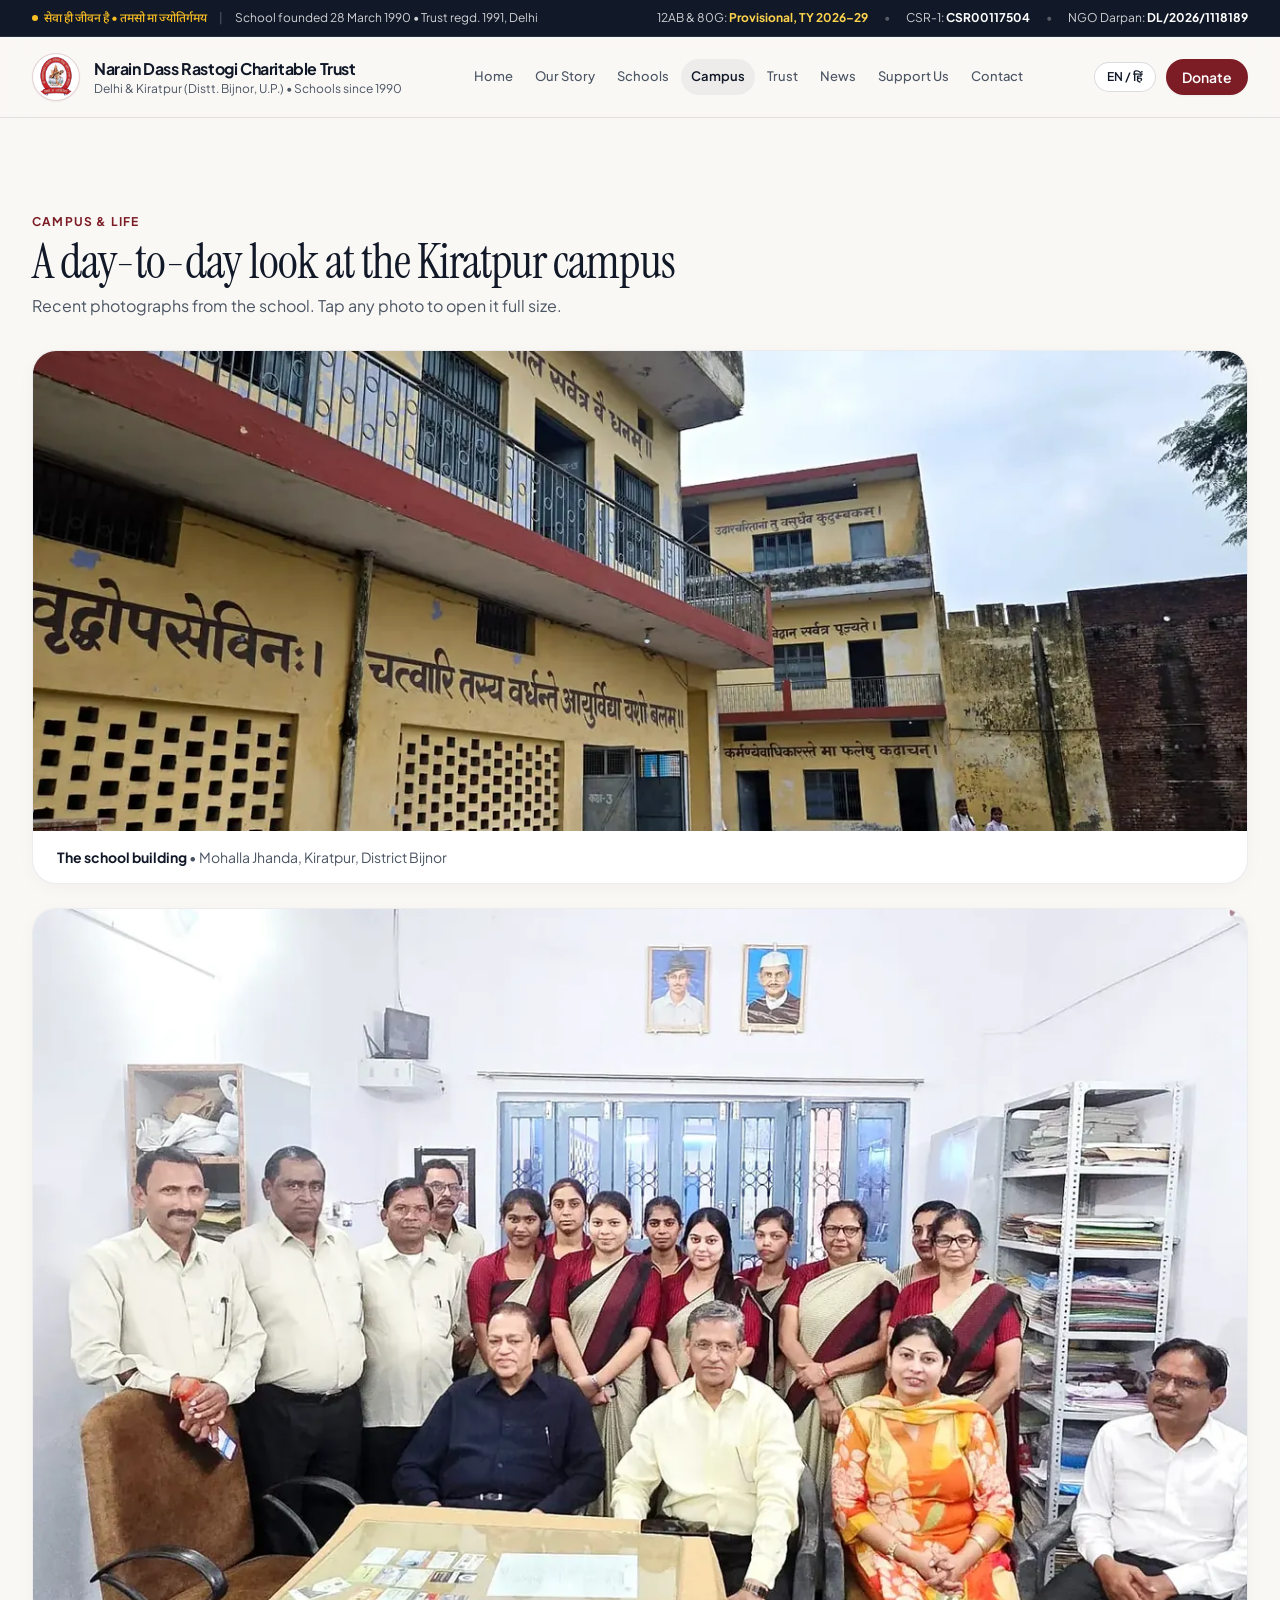
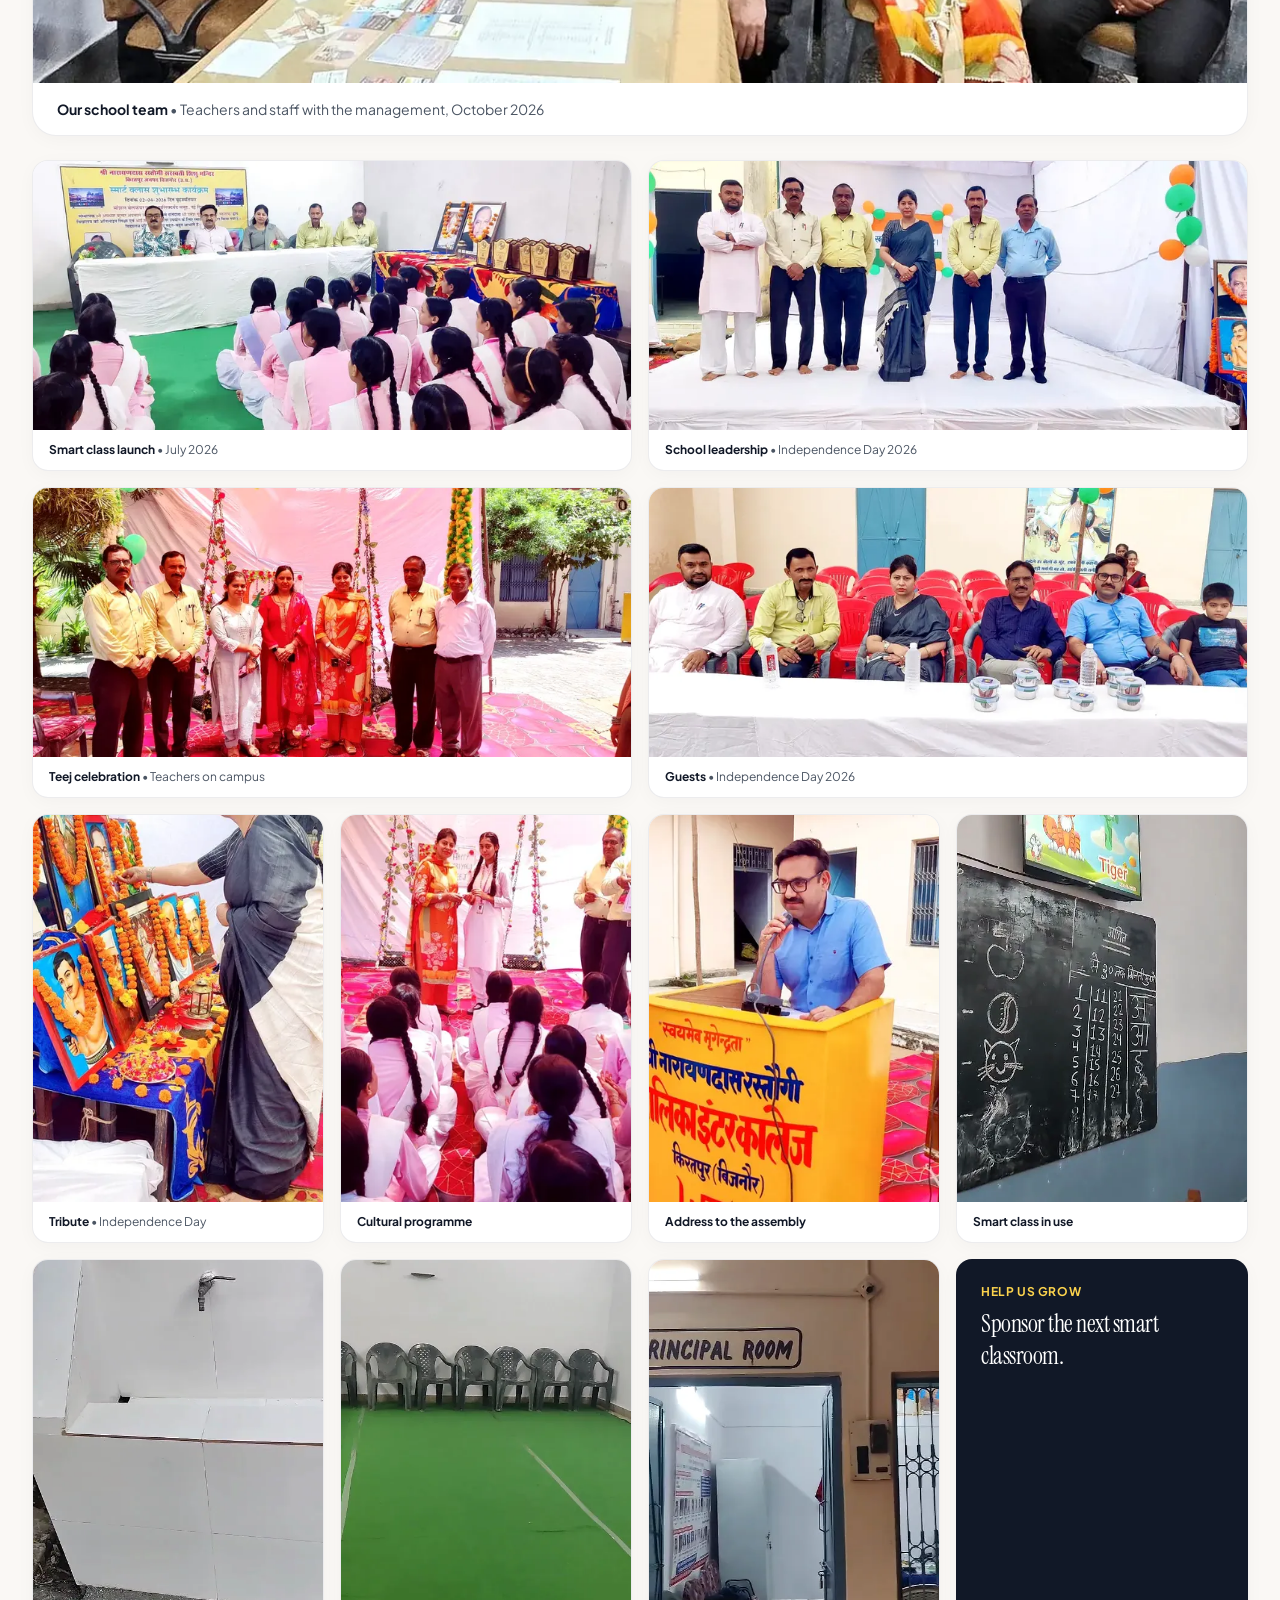
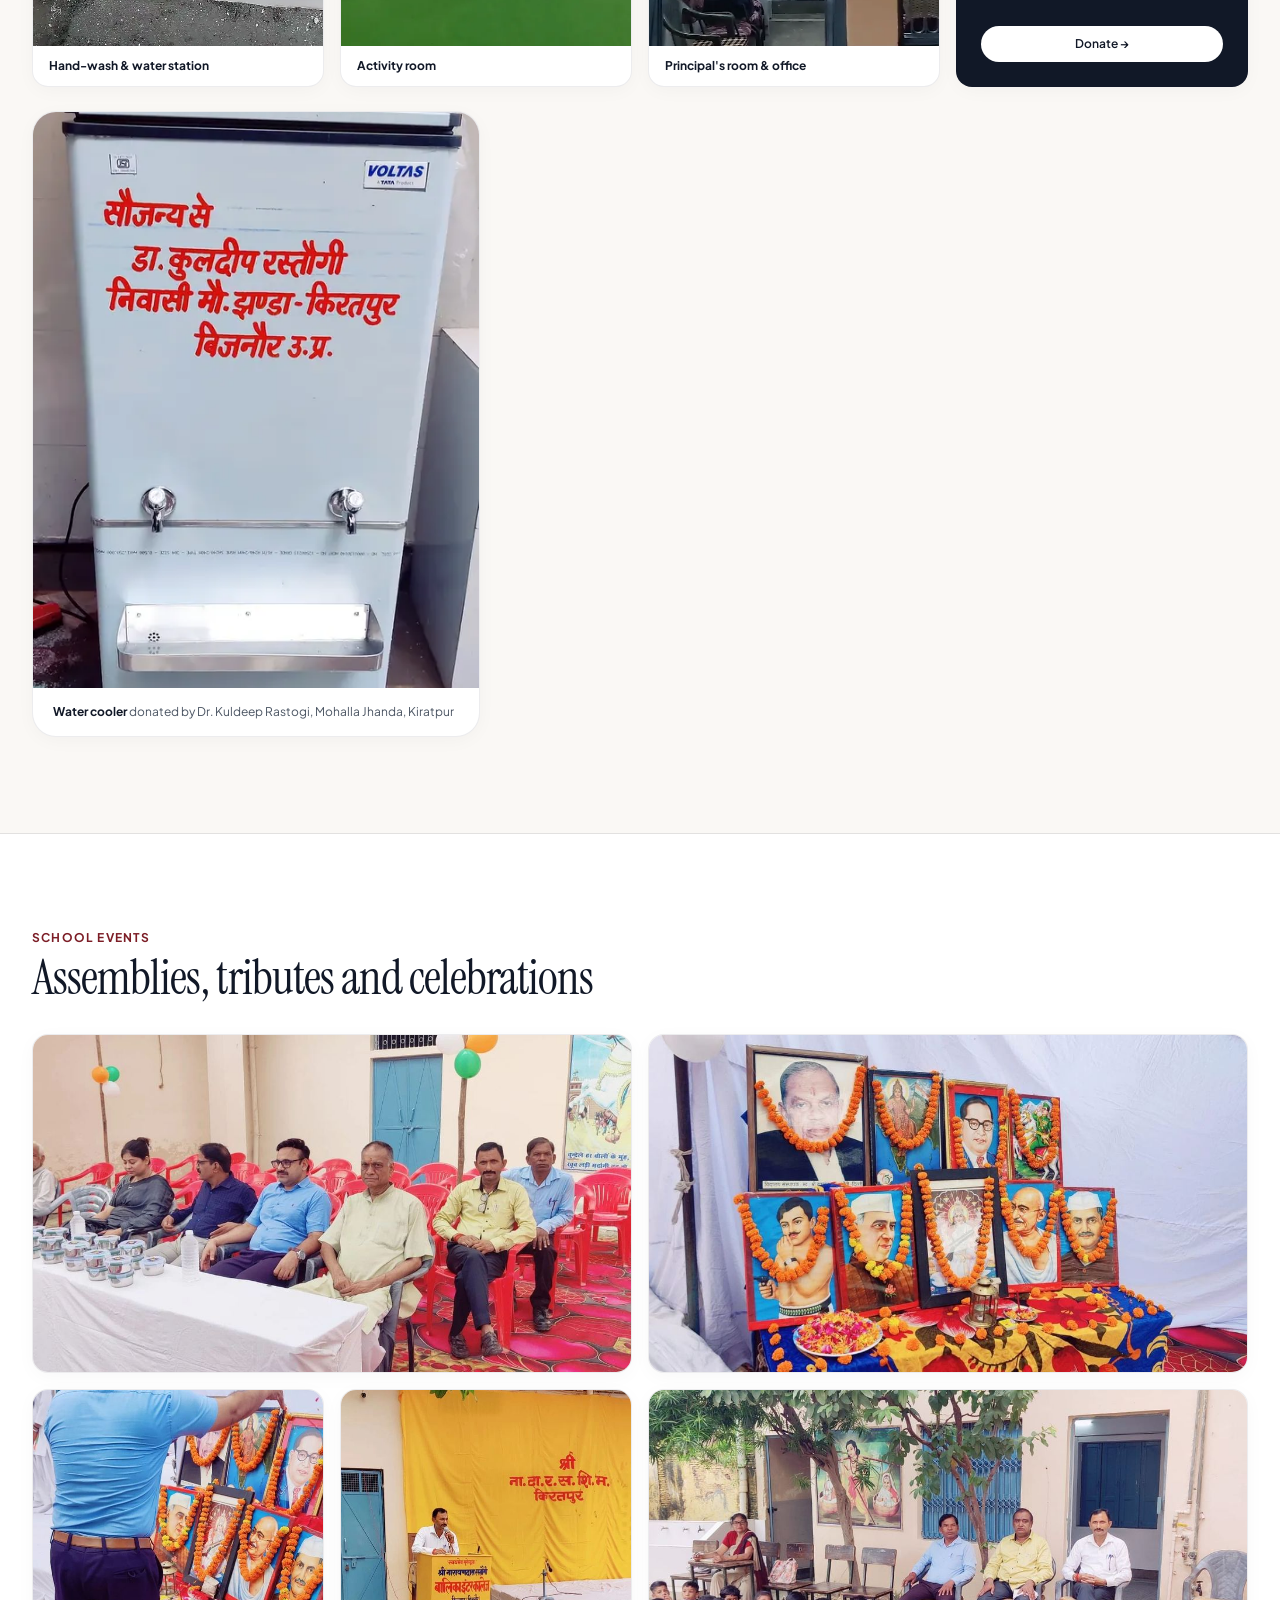
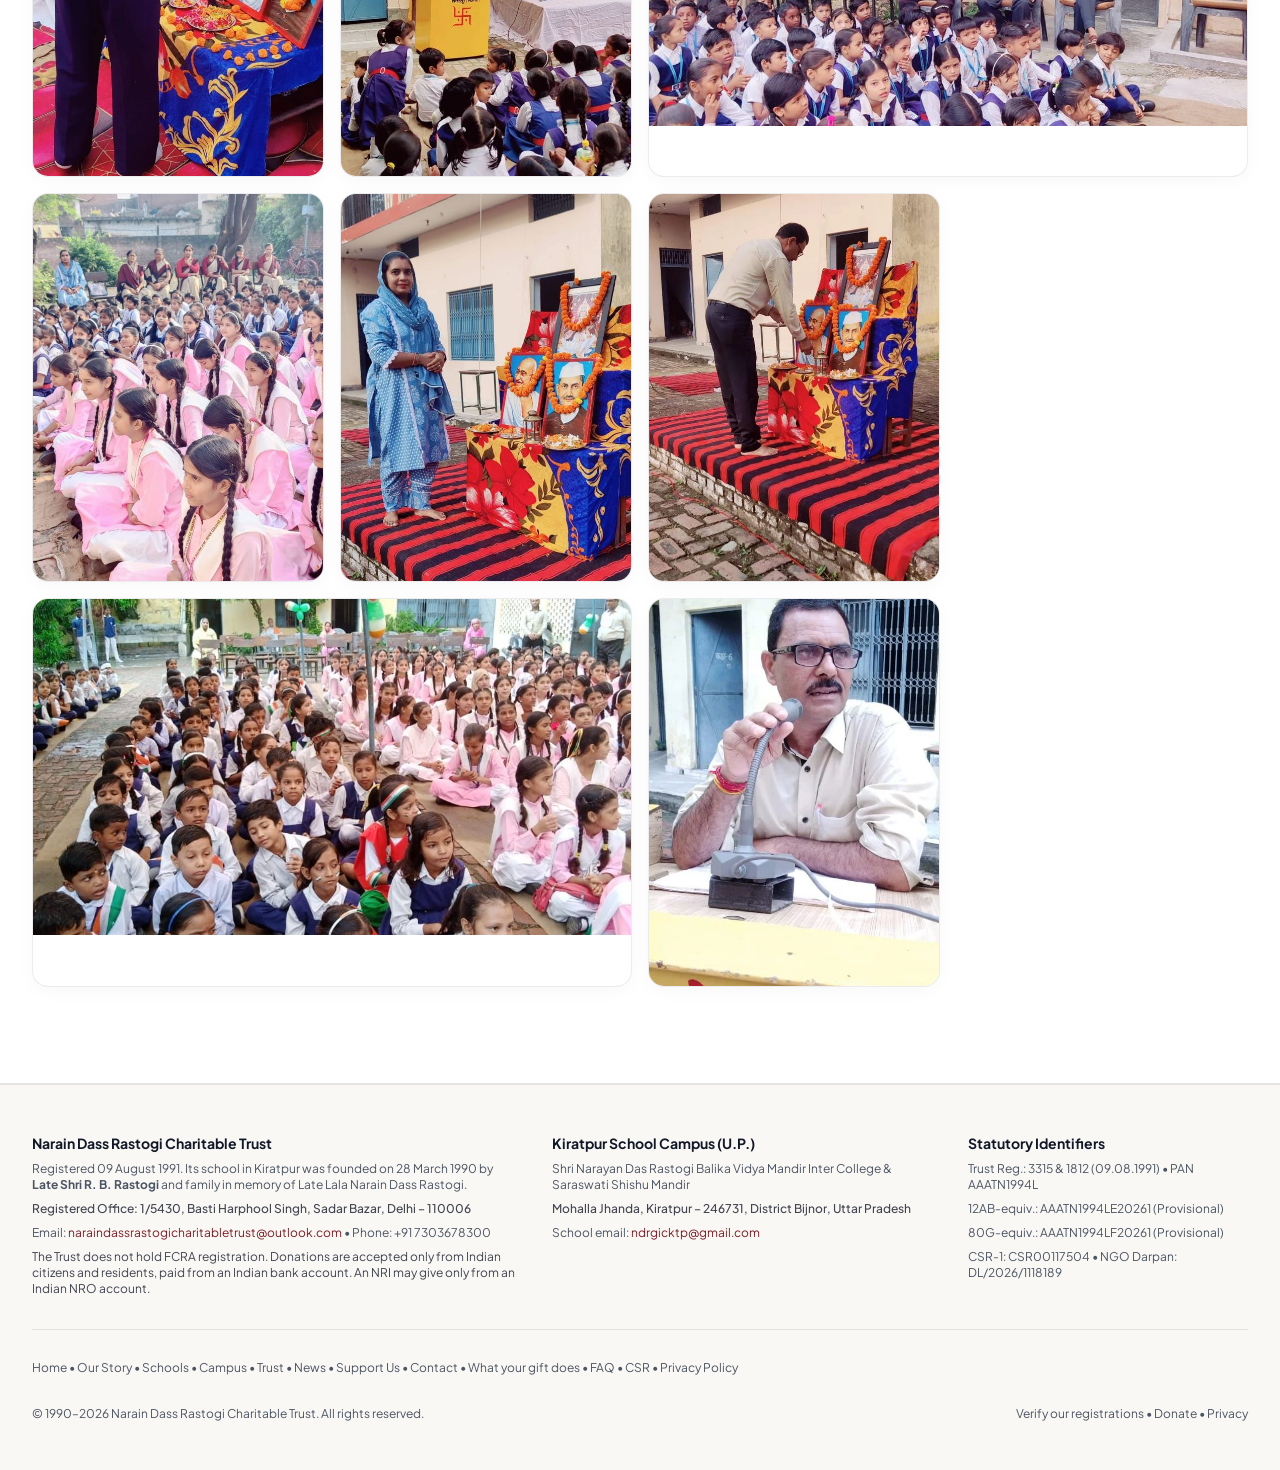
==== commit 2ebd5f04: "Add FAQ, impact and CSR pages, and fix the founder name and donation rules. The founder is named onl" ====
--- a/campus.html
+++ b/campus.html
@@ -5,21 +5,240 @@
   <meta name="viewport" content="width=device-width, initial-scale=1.0" />
   <title>Campus &amp; Life | NDR Schools, Kiratpur (Bijnor)</title>
   <meta name="description" content="Photos of the NDR school campus in Mohalla Jhanda, Kiratpur (कीरतपुर / किरतपुर), District Bijnor (बिजनौर), U.P.: the school building, smart class, Independence Day 2026, Teej and more at the girls&#x27; inter college." />
-  <link rel="canonical" href="https://narain-dass-rastogi-trust.vercel.app/campus" />
+  <link rel="canonical" href="https://ndrtrust.org/campus" />
   <meta property="og:type" content="website" />
-  <meta property="og:url" content="https://narain-dass-rastogi-trust.vercel.app/campus" />
+  <meta property="og:url" content="https://ndrtrust.org/campus" />
   <meta property="og:site_name" content="Narain Dass Rastogi Charitable Trust" />
   <meta property="og:title" content="Campus &amp; Life | NDR Schools, Kiratpur (Bijnor)" />
   <meta property="og:description" content="Photos of the NDR school campus in Mohalla Jhanda, Kiratpur (कीरतपुर / किरतपुर), District Bijnor (बिजनौर), U.P.: the school building, smart class, Independence Day 2026, Teej and more at the girls&#x27; inter college." />
-  <meta property="og:image" content="https://narain-dass-rastogi-trust.vercel.app/images/campus/campus-building.webp" />
-  <meta property="og:image:alt" content="School building of the NDR schools in Mohalla Jhanda, Kiratpur" />
+  <meta property="og:image" content="https://ndrtrust.org/images/brand/og-card.jpg" />
+  <meta property="og:image:type" content="image/jpeg" />
+  <meta property="og:image:width" content="1200" />
+  <meta property="og:image:height" content="630" />
+  <meta property="og:image:alt" content="Crest of the NDR schools and the name of Narain Dass Rastogi Charitable Trust" />
   <meta property="og:locale" content="en_IN" />
   <meta property="og:locale:alternate" content="hi_IN" />
   <meta name="twitter:card" content="summary_large_image" />
+  <meta name="twitter:image" content="https://ndrtrust.org/images/brand/og-card.jpg" />
+  <meta name="twitter:title" content="Campus &amp; Life | NDR Schools, Kiratpur (Bijnor)" />
+  <meta name="twitter:description" content="Photos of the NDR school campus in Mohalla Jhanda, Kiratpur (कीरतपुर / किरतपुर), District Bijnor (बिजनौर), U.P.: the school building, smart class, Independence Day 2026, Teej and more at the girls&#x27; inter college." />
+  <meta name="twitter:image:alt" content="Crest of the NDR schools and the name of Narain Dass Rastogi Charitable Trust" />
   <link rel="icon" type="image/png" href="/favicon.png" />
   <link rel="preconnect" href="https://fonts.googleapis.com" />
   <link rel="preconnect" href="https://fonts.gstatic.com" crossorigin />
   <link href="https://fonts.googleapis.com/css2?family=Instrument+Serif:ital@0;1&family=Plus+Jakarta+Sans:wght@400;500;600;700;800&family=Noto+Sans+Devanagari:wght@400;500;600;700&display=swap" rel="stylesheet" />
+  <script type="application/ld+json">
+{
+  "@context": "https://schema.org",
+  "@graph": [
+    {
+      "@type": [
+        "NGO",
+        "EducationalOrganization"
+      ],
+      "@id": "https://ndrtrust.org/#organization",
+      "name": "Narain Dass Rastogi Charitable Trust",
+      "alternateName": [
+        "श्री नारायण दास रस्तोगी चैरिटेबल ट्रस्ट",
+        "NDR Schools, Kiratpur"
+      ],
+      "url": "https://ndrtrust.org/",
+      "logo": {
+        "@type": "ImageObject",
+        "url": "https://ndrtrust.org/images/brand/school-crest-badge-256.png"
+      },
+      "image": "https://ndrtrust.org/images/brand/og-card.jpg",
+      "description": "Public charitable trust registered in Delhi on 9 August 1991. It runs girls' and rural school education in Mohalla Jhanda, Kiratpur, District Bijnor, Uttar Pradesh: a co-educational primary school and a girls' junior high and inter college, founded on 28 March 1990 by R. B. Rastogi.",
+      "foundingDate": "1991-08-09",
+      "founder": {
+        "@type": "Person",
+        "name": "R. B. Rastogi"
+      },
+      "email": "naraindassrastogicharitabletrust@outlook.com",
+      "telephone": "+91-7303678300",
+      "taxID": "AAATN1994L",
+      "address": {
+        "@type": "PostalAddress",
+        "streetAddress": "1/5430, Basti Harphool Singh, Sadar Bazar",
+        "addressLocality": "Delhi",
+        "postalCode": "110006",
+        "addressCountry": "IN"
+      },
+      "location": {
+        "@type": "Place",
+        "name": "NDR Schools, Kiratpur",
+        "address": {
+          "@type": "PostalAddress",
+          "streetAddress": "Mohalla Jhanda",
+          "addressLocality": "Kiratpur",
+          "addressRegion": "Uttar Pradesh",
+          "postalCode": "246731",
+          "addressCountry": "IN"
+        }
+      },
+      "areaServed": [
+        {
+          "@type": "City",
+          "name": "Kiratpur"
+        },
+        {
+          "@type": "AdministrativeArea",
+          "name": "Bijnor"
+        },
+        {
+          "@type": "State",
+          "name": "Uttar Pradesh"
+        }
+      ],
+      "contactPoint": [
+        {
+          "@type": "ContactPoint",
+          "contactType": "donations",
+          "email": "naraindassrastogicharitabletrust@outlook.com",
+          "telephone": "+91-7303678300",
+          "areaServed": "IN",
+          "availableLanguage": [
+            "English",
+            "Hindi"
+          ]
+        },
+        {
+          "@type": "ContactPoint",
+          "contactType": "admissions",
+          "email": "ndrgicktp@gmail.com",
+          "areaServed": "IN",
+          "availableLanguage": [
+            "English",
+            "Hindi"
+          ]
+        }
+      ],
+      "identifier": [
+        {
+          "@type": "PropertyValue",
+          "propertyID": "Trust registration, Sub-Registrar, Delhi, 09 August 1991",
+          "value": "3315 & 1812"
+        },
+        {
+          "@type": "PropertyValue",
+          "propertyID": "PAN",
+          "value": "AAATN1994L"
+        },
+        {
+          "@type": "PropertyValue",
+          "propertyID": "NGO Darpan Unique ID",
+          "value": "DL/2026/1118189"
+        },
+        {
+          "@type": "PropertyValue",
+          "propertyID": "MCA CSR-1 Registration",
+          "value": "CSR00117504"
+        },
+        {
+          "@type": "PropertyValue",
+          "propertyID": "Income-tax provisional registration u/s 332(8), Income-tax Act 2025 (12AB-equivalent)",
+          "value": "AAATN1994LE20261"
+        },
+        {
+          "@type": "PropertyValue",
+          "propertyID": "Income-tax provisional approval u/s 354(4), Income-tax Act 2025 (80G-equivalent)",
+          "value": "AAATN1994LF20261"
+        }
+      ]
+    },
+    {
+      "@type": "School",
+      "@id": "https://ndrtrust.org/schools#primary",
+      "name": "Shri Narayan Das Rastogi Saraswati Shishu Mandir",
+      "description": "Pre-primary and primary (LKG–Class V), co-educational.",
+      "url": "https://ndrtrust.org/schools",
+      "address": {
+        "@type": "PostalAddress",
+        "streetAddress": "Mohalla Jhanda",
+        "addressLocality": "Kiratpur",
+        "addressRegion": "Uttar Pradesh",
+        "postalCode": "246731",
+        "addressCountry": "IN"
+      },
+      "identifier": {
+        "@type": "PropertyValue",
+        "propertyID": "UDISE+",
+        "value": "09030704709"
+      },
+      "parentOrganization": {
+        "@id": "https://ndrtrust.org/#organization"
+      },
+      "alternateName": "Narayan Das Rastogi Sarswati Shishu Mandir"
+    },
+    {
+      "@type": "School",
+      "@id": "https://ndrtrust.org/schools#junior-high",
+      "name": "Sri Narayan Das Rastogi Balika Vidya Mandir J.H. School",
+      "description": "Upper primary (Classes VI–VIII), girls.",
+      "url": "https://ndrtrust.org/schools",
+      "address": {
+        "@type": "PostalAddress",
+        "streetAddress": "Mohalla Jhanda",
+        "addressLocality": "Kiratpur",
+        "addressRegion": "Uttar Pradesh",
+        "postalCode": "246731",
+        "addressCountry": "IN"
+      },
+      "identifier": {
+        "@type": "PropertyValue",
+        "propertyID": "UDISE+",
+        "value": "09030704734"
+      },
+      "parentOrganization": {
+        "@id": "https://ndrtrust.org/#organization"
+      },
+      "alternateName": "Shri Narayan Das Rastogi Balika Vidya Mandir Jr. High"
+    },
+    {
+      "@type": "School",
+      "@id": "https://ndrtrust.org/schools#inter-college",
+      "name": "Shri Narayan Das Rastogi Balika Vidya Mandir Inter College",
+      "description": "High School and Intermediate (Classes IX–XII), girls, UP Board.",
+      "url": "https://ndrtrust.org/schools",
+      "address": {
+        "@type": "PostalAddress",
+        "streetAddress": "Mohalla Jhanda",
+        "addressLocality": "Kiratpur",
+        "addressRegion": "Uttar Pradesh",
+        "postalCode": "246731",
+        "addressCountry": "IN"
+      },
+      "identifier": {
+        "@type": "PropertyValue",
+        "propertyID": "UDISE+",
+        "value": "09030704754"
+      },
+      "parentOrganization": {
+        "@id": "https://ndrtrust.org/#organization"
+      },
+      "alternateName": "Shri Narayan Das Rastogi Balika Vidhya Mandir Inter College"
+    },
+    {
+      "@type": "BreadcrumbList",
+      "@id": "https://ndrtrust.org/campus#breadcrumb",
+      "itemListElement": [
+        {
+          "@type": "ListItem",
+          "position": 1,
+          "name": "Home",
+          "item": "https://ndrtrust.org/"
+        },
+        {
+          "@type": "ListItem",
+          "position": 2,
+          "name": "Campus",
+          "item": "https://ndrtrust.org/campus"
+        }
+      ]
+    }
+  ]
+}
+  </script>
   <script>
     (function () {
       try {
@@ -30,20 +249,20 @@
       } catch (e) {}
     })();
   </script>
-  <link rel="stylesheet" href="/assets/site.css?v=8cfb319a" />
+  <link rel="stylesheet" href="/assets/site.css?v=20261110c" />
 </head>
 <body class="selection:bg-crimson selection:text-white">
 
   <!-- Top Institutional Bar -->
-  <div class="bg-ink text-white/90 text-xs border-b border-white/10">
-    <div class="max-w-7xl mx-auto px-4 sm:px-6 lg:px-8 h-9 flex items-center justify-between">
-      <div class="flex items-center gap-3 overflow-x-auto whitespace-nowrap">
+  <div class="top-ribbon bg-ink text-white/90 text-xs border-b border-white/10">
+    <div class="top-ribbon-inner max-w-7xl mx-auto px-4 sm:px-6 lg:px-8 h-9 flex items-center justify-between gap-3">
+      <div class="top-ribbon-track flex items-center gap-3 min-w-0 overflow-x-auto whitespace-nowrap">
         <span class="inline-flex items-center gap-1.5 text-amber-400 font-medium">
           <span class="w-1.5 h-1.5 rounded-full bg-amber-400"></span>
           सेवा ही जीवन है • तमसो मा ज्योतिर्गमय
         </span>
-        <span class="text-white/30">|</span>
-        <span class="text-white/80"><span data-lang="en">School founded 28 March 1990 • Trust regd. 1991, Delhi</span><span data-lang="hi">विद्यालय स्थापना 28 मार्च 1990 • ट्रस्ट पंजीकरण 1991, दिल्ली</span></span>
+        <span class="text-white/30 ribbon-sep">|</span>
+        <span class="text-white/80 ribbon-founded"><span data-lang="en">School founded 28 March 1990 • Trust regd. 1991, Delhi</span><span data-lang="hi">विद्यालय स्थापना 28 मार्च 1990 • ट्रस्ट पंजीकरण 1991, दिल्ली</span></span>
       </div>
       <div class="hidden md:flex items-center gap-4 text-white/80 whitespace-nowrap">
         <span>12AB &amp; 80G: <strong class="text-amber-300"><span data-lang="en">Provisional, TY 2026–29</span><span data-lang="hi">अस्थायी, कर वर्ष 2026–29</span></strong></span>
@@ -61,9 +280,13 @@
       <a href="/" class="flex items-center gap-2.5 sm:gap-3.5 group min-w-0">
         <img src="/images/brand/school-crest-badge-256.png" alt="Narain Dass Rastogi Charitable Trust emblem" width="48" height="48" class="w-10 h-10 sm:w-12 sm:h-12 rounded-full object-contain bg-white p-0.5 border border-crimson/20 shadow-sm flex-shrink-0" />
         <div class="min-w-0">
-          <div class="text-base sm:text-lg xl:text-base font-bold tracking-tight text-ink truncate" data-lang="en">Narain Dass Rastogi Charitable Trust</div>
-          <div class="text-base sm:text-lg xl:text-base font-bold tracking-tight text-ink truncate" data-lang="hi">श्री नारायण दास रस्तोगी चैरिटेबल ट्रस्ट</div>
-          <div class="text-xs text-slate truncate"><span data-lang="en">Delhi &amp; Kiratpur (Distt. Bijnor, U.P.) • Schools since 1990</span><span data-lang="hi">दिल्ली व कीरतपुर (जिला बिजनौर, उ.प्र.) • विद्यालय 1990 से</span></div>
+            <div class="text-base sm:text-lg xl:text-base font-bold tracking-tight text-ink leading-snug">
+              <span class="brand-full block truncate" data-lang="en">Narain Dass Rastogi Charitable Trust</span>
+              <span class="brand-short" data-lang="en">NDR Trust</span>
+              <span class="brand-full block truncate" data-lang="hi">श्री नारायण दास रस्तोगी चैरिटेबल ट्रस्ट</span>
+              <span class="brand-short" data-lang="hi">एनडीआर ट्रस्ट</span>
+            </div>
+            <div class="brand-tagline text-xs text-slate truncate"><span data-lang="en">Delhi &amp; Kiratpur (Distt. Bijnor, U.P.) • Schools since 1990</span><span data-lang="hi">दिल्ली व कीरतपुर (जिला बिजनौर, उ.प्र.) • विद्यालय 1990 से</span></div>
         </div>
       </a>
 
@@ -75,6 +298,9 @@
         <a href="/trust" class="px-2.5 py-2 rounded-full transition whitespace-nowrap hover:bg-ink/5 hover:text-ink"><span data-lang="en">Trust</span><span data-lang="hi">ट्रस्ट</span></a>
         <a href="/news" class="px-2.5 py-2 rounded-full transition whitespace-nowrap hover:bg-ink/5 hover:text-ink"><span data-lang="en">News</span><span data-lang="hi">समाचार</span></a>
         <a href="/support" class="px-2.5 py-2 rounded-full transition whitespace-nowrap hover:bg-ink/5 hover:text-ink"><span data-lang="en">Support Us</span><span data-lang="hi">सहयोग करें</span></a>
+                <a href="/impact" data-nav="impact" class="nav-extra px-2.5 py-2 rounded-full transition whitespace-nowrap hover:bg-ink/5 hover:text-ink"><span data-lang="en">Impact</span><span data-lang="hi">प्रभाव</span></a>
+        <a href="/faq" data-nav="faq" class="nav-extra px-2.5 py-2 rounded-full transition whitespace-nowrap hover:bg-ink/5 hover:text-ink"><span data-lang="en">FAQ</span><span data-lang="hi">प्रश्न</span></a>
+        <a href="/csr" data-nav="csr" class="nav-extra px-2.5 py-2 rounded-full transition whitespace-nowrap hover:bg-ink/5 hover:text-ink"><span data-lang="en">CSR</span><span data-lang="hi">CSR</span></a>
         <a href="/contact" class="px-2.5 py-2 rounded-full transition whitespace-nowrap hover:bg-ink/5 hover:text-ink"><span data-lang="en">Contact</span><span data-lang="hi">संपर्क</span></a>
       </nav>
 
@@ -106,6 +332,9 @@
         <a href="/news" class="flex items-center px-4 rounded-xl hover:bg-sand focus:bg-sand focus:outline-none "><span data-lang="en">News</span><span data-lang="hi">समाचार</span></a>
         <a href="/support" class="flex items-center px-4 rounded-xl hover:bg-sand focus:bg-sand focus:outline-none "><span data-lang="en">Support Us</span><span data-lang="hi">सहयोग करें</span></a>
         <a href="/contact" class="flex items-center px-4 rounded-xl hover:bg-sand focus:bg-sand focus:outline-none "><span data-lang="en">Contact</span><span data-lang="hi">संपर्क</span></a>
+                <a href="/impact" data-nav="impact" class="flex items-center px-4 rounded-xl hover:bg-sand focus:bg-sand focus:outline-none"><span data-lang="en">Impact</span><span data-lang="hi">प्रभाव</span></a>
+        <a href="/faq" data-nav="faq" class="flex items-center px-4 rounded-xl hover:bg-sand focus:bg-sand focus:outline-none"><span data-lang="en">FAQ</span><span data-lang="hi">प्रश्न</span></a>
+        <a href="/csr" data-nav="csr" class="flex items-center px-4 rounded-xl hover:bg-sand focus:bg-sand focus:outline-none"><span data-lang="en">CSR</span><span data-lang="hi">CSR</span></a>
         <a href="/support#donate" class="flex items-center px-4 rounded-xl hover:bg-sand focus:bg-sand focus:outline-none text-crimson"><span data-lang="en">Donate</span><span data-lang="hi">दान करें</span></a>
         <button type="button" onclick="closeMobileMenu(); openDossierModal('General CSR & Statutory Dossier')" class="sm:hidden flex items-center px-4 mt-1 rounded-xl border border-crimson/25 text-crimson bg-crimson/5 hover:bg-crimson/10 text-left"><span data-lang="en">Request Dossier</span><span data-lang="hi">दस्तावेज़ मँगाएँ</span></button>
       </nav>
@@ -125,7 +354,7 @@
         <figure class="mt-8 bento-card rounded-3xl overflow-hidden bg-white">
           <a href="/images/campus/campus-building.webp" target="_blank" rel="noopener" data-lightbox="campus" class="block cursor-zoom-in">
             <img src="/images/campus/campus-building-800.webp"
-                 srcset="/images/campus/campus-building-800.webp 800w, /images/campus/campus-building.webp 1600w"
+                 srcset="/images/campus/campus-building-800.webp 800w, /images/campus/campus-building.webp 1280w"
                  sizes="(min-width: 1280px) 1216px, 100vw"
                  width="800" height="600" loading="lazy"
                  alt="Two-storey yellow school building in Mohalla Jhanda, Kiratpur, with Sanskrit mottos painted on its walls and a brick courtyard"
@@ -137,7 +366,7 @@
         <figure class="mt-6 bento-card rounded-3xl overflow-hidden bg-white">
           <a href="/images/campus/staff-trustees-oct-2026.webp" target="_blank" rel="noopener" data-lightbox="campus" class="block cursor-zoom-in">
             <img src="/images/campus/staff-trustees-oct-2026-800.webp"
-                 srcset="/images/campus/staff-trustees-oct-2026-800.webp 800w, /images/campus/staff-trustees-oct-2026.webp 1400w"
+                 srcset="/images/campus/staff-trustees-oct-2026-800.webp 800w, /images/campus/staff-trustees-oct-2026.webp 1280w"
                  sizes="(min-width: 1280px) 1216px, 100vw"
                  width="800" height="510" loading="lazy"
                  alt="Teachers and staff of the school with members of the management in the principal's office, October 2026"
@@ -149,43 +378,43 @@
         <div class="grid grid-cols-2 lg:grid-cols-4 gap-4 mt-6">
           <figure class="col-span-2 bento-card rounded-2xl overflow-hidden bg-white">
             <a href="/images/campus/smart-class-inauguration.webp" target="_blank" rel="noopener" data-lightbox="campus" class="block cursor-zoom-in">
-              <img src="/images/campus/smart-class-inauguration-800.webp" srcset="/images/campus/smart-class-inauguration-800.webp 800w, /images/campus/smart-class-inauguration.webp 1600w" sizes="(min-width: 1024px) 600px, 100vw" width="800" height="360" loading="lazy" alt="Students in school uniform seated facing guests at the smart class launch programme" class="w-full aspect-[20/9] object-cover" />
+              <img src="/images/campus/smart-class-inauguration-800.webp" srcset="/images/campus/smart-class-inauguration-800.webp 800w, /images/campus/smart-class-inauguration.webp 1400w" sizes="(min-width: 1024px) 600px, 100vw" width="800" height="360" loading="lazy" alt="Students in school uniform seated facing guests at the smart class launch programme" class="w-full aspect-[20/9] object-cover" />
             </a>
             <figcaption class="px-4 py-3 text-xs text-slate"><span data-lang="en"><strong class="text-ink">Smart class launch</strong> • July 2026</span><span data-lang="hi"><strong class="text-ink">स्मार्ट क्लास का शुभारम्भ</strong> • जुलाई 2026</span></figcaption>
           </figure>
           <figure class="col-span-2 bento-card rounded-2xl overflow-hidden bg-white">
             <a href="/images/campus/leadership-independence-day-2026.webp" target="_blank" rel="noopener" data-lightbox="campus" class="block cursor-zoom-in">
-              <img src="/images/campus/leadership-independence-day-2026-800.webp" srcset="/images/campus/leadership-independence-day-2026-800.webp 800w, /images/campus/leadership-independence-day-2026.webp 1600w" sizes="(min-width: 1024px) 600px, 100vw" width="800" height="360" loading="lazy" alt="School leadership and guests standing on the decorated stage on Independence Day 2026" class="w-full aspect-[20/9] object-cover" />
+              <img src="/images/campus/leadership-independence-day-2026-800.webp" srcset="/images/campus/leadership-independence-day-2026-800.webp 800w, /images/campus/leadership-independence-day-2026.webp 1400w" sizes="(min-width: 1024px) 600px, 100vw" width="800" height="360" loading="lazy" alt="School leadership and guests standing on the decorated stage on Independence Day 2026" class="w-full aspect-[20/9] object-cover" />
             </a>
             <figcaption class="px-4 py-3 text-xs text-slate"><span data-lang="en"><strong class="text-ink">School leadership</strong> • Independence Day 2026</span><span data-lang="hi"><strong class="text-ink">विद्यालय नेतृत्व</strong> • स्वतंत्रता दिवस 2026</span></figcaption>
           </figure>
           <figure class="col-span-2 bento-card rounded-2xl overflow-hidden bg-white">
             <a href="/images/campus/teachers-teej-celebration.webp" target="_blank" rel="noopener" data-lightbox="campus" class="block cursor-zoom-in">
-              <img src="/images/campus/teachers-teej-celebration-800.webp" srcset="/images/campus/teachers-teej-celebration-800.webp 800w, /images/campus/teachers-teej-celebration.webp 1600w" sizes="(min-width: 1024px) 600px, 100vw" width="800" height="360" loading="lazy" alt="Teachers in festive dress beside a decorated swing at the school's Teej celebration" class="w-full aspect-[20/9] object-cover" />
+              <img src="/images/campus/teachers-teej-celebration-800.webp" srcset="/images/campus/teachers-teej-celebration-800.webp 800w, /images/campus/teachers-teej-celebration.webp 1280w" sizes="(min-width: 1024px) 600px, 100vw" width="800" height="360" loading="lazy" alt="Teachers in festive dress beside a decorated swing at the school's Teej celebration" class="w-full aspect-[20/9] object-cover" />
             </a>
             <figcaption class="px-4 py-3 text-xs text-slate"><span data-lang="en"><strong class="text-ink">Teej celebration</strong> • Teachers on campus</span><span data-lang="hi"><strong class="text-ink">तीज उत्सव</strong> • परिसर में शिक्षिकाएँ</span></figcaption>
           </figure>
           <figure class="col-span-2 bento-card rounded-2xl overflow-hidden bg-white">
             <a href="/images/campus/guests-independence-day-2026.webp" target="_blank" rel="noopener" data-lightbox="campus" class="block cursor-zoom-in">
-              <img src="/images/campus/guests-independence-day-2026-800.webp" srcset="/images/campus/guests-independence-day-2026-800.webp 800w, /images/campus/guests-independence-day-2026.webp 1600w" sizes="(min-width: 1024px) 600px, 100vw" width="800" height="360" loading="lazy" alt="Guests seated at the head table during the Independence Day 2026 programme" class="w-full aspect-[20/9] object-cover" />
+              <img src="/images/campus/guests-independence-day-2026-800.webp" srcset="/images/campus/guests-independence-day-2026-800.webp 800w, /images/campus/guests-independence-day-2026.webp 1400w" sizes="(min-width: 1024px) 600px, 100vw" width="800" height="360" loading="lazy" alt="Guests seated at the head table during the Independence Day 2026 programme" class="w-full aspect-[20/9] object-cover" />
             </a>
             <figcaption class="px-4 py-3 text-xs text-slate"><span data-lang="en"><strong class="text-ink">Guests</strong> • Independence Day 2026</span><span data-lang="hi"><strong class="text-ink">अतिथिगण</strong> • स्वतंत्रता दिवस 2026</span></figcaption>
           </figure>
           <figure class="bento-card rounded-2xl overflow-hidden bg-white">
             <a href="/images/campus/independence-day-tribute.webp" target="_blank" rel="noopener" data-lightbox="campus" class="block cursor-zoom-in">
-              <img src="/images/campus/independence-day-tribute-800.webp" srcset="/images/campus/independence-day-tribute-800.webp 360w, /images/campus/independence-day-tribute.webp 720w" sizes="(min-width: 1024px) 300px, 50vw" width="360" height="800" loading="lazy" alt="A teacher offering flowers before garlanded portraits of national leaders" class="w-full aspect-[3/4] object-cover" />
+              <img src="/images/campus/independence-day-tribute-800.webp" srcset="/images/campus/independence-day-tribute-800.webp 360w, /images/campus/independence-day-tribute.webp 576w" sizes="(min-width: 1024px) 300px, 50vw" width="360" height="800" loading="lazy" alt="A teacher offering flowers before garlanded portraits of national leaders" class="w-full aspect-[3/4] object-cover" />
             </a>
             <figcaption class="px-4 py-3 text-xs text-slate"><span data-lang="en"><strong class="text-ink">Tribute</strong> • Independence Day</span><span data-lang="hi"><strong class="text-ink">श्रद्धांजलि</strong> • स्वतंत्रता दिवस</span></figcaption>
           </figure>
           <figure class="bento-card rounded-2xl overflow-hidden bg-white">
             <a href="/images/campus/cultural-programme.webp" target="_blank" rel="noopener" data-lightbox="campus" class="block cursor-zoom-in">
-              <img src="/images/campus/cultural-programme-800.webp" srcset="/images/campus/cultural-programme-800.webp 360w, /images/campus/cultural-programme.webp 720w" sizes="(min-width: 1024px) 300px, 50vw" width="360" height="800" loading="lazy" alt="Students seated on the ground watching a cultural programme under a decorated canopy" class="w-full aspect-[3/4] object-cover" />
+              <img src="/images/campus/cultural-programme-800.webp" srcset="/images/campus/cultural-programme-800.webp 360w, /images/campus/cultural-programme.webp 630w" sizes="(min-width: 1024px) 300px, 50vw" width="360" height="800" loading="lazy" alt="Students seated on the ground watching a cultural programme under a decorated canopy" class="w-full aspect-[3/4] object-cover" />
             </a>
             <figcaption class="px-4 py-3 text-xs text-slate"><span data-lang="en"><strong class="text-ink">Cultural programme</strong></span><span data-lang="hi"><strong class="text-ink">सांस्कृतिक कार्यक्रम</strong></span></figcaption>
           </figure>
           <figure class="col-span-2 lg:col-span-1 bento-card rounded-2xl overflow-hidden bg-white">
             <a href="/images/campus/address-podium.webp" target="_blank" rel="noopener" data-lightbox="campus" class="block cursor-zoom-in">
-              <img src="/images/campus/address-podium-800.webp" srcset="/images/campus/address-podium-800.webp 360w, /images/campus/address-podium.webp 720w" sizes="(min-width: 1024px) 300px, 100vw" width="360" height="800" loading="lazy" alt="A speaker addressing the assembly from the school podium bearing the college's name" class="w-full aspect-[3/4] object-cover" />
+              <img src="/images/campus/address-podium-800.webp" srcset="/images/campus/address-podium-800.webp 360w, /images/campus/address-podium.webp 630w" sizes="(min-width: 1024px) 300px, 100vw" width="360" height="800" loading="lazy" alt="A speaker addressing the assembly from the school podium bearing the college's name" class="w-full aspect-[3/4] object-cover" />
             </a>
             <figcaption class="px-4 py-3 text-xs text-slate"><span data-lang="en"><strong class="text-ink">Address to the assembly</strong></span><span data-lang="hi"><strong class="text-ink">सभा को संबोधन</strong></span></figcaption>
           </figure>
@@ -292,6 +521,10 @@
       </div>
     </section>
   </main>
+
+  <a href="/support#donate" class="sticky-donate" id="stickyDonate">
+    <span data-lang="en">Donate</span><span data-lang="hi">दान करें</span>
+  </a>
 
   <!-- Footer -->
   <footer class="bg-ivory border-t border-ink/10 py-12 text-xs text-slate">
@@ -302,6 +535,7 @@
           <p><span data-lang="en">Registered 09 August 1991. Its school in Kiratpur was founded on 28 March 1990 by <strong>Late Shri R. B. Rastogi</strong> and family in memory of Late Lala Narain Dass Rastogi.</span><span data-lang="hi">09 अगस्त 1991 को पंजीकृत। इसका कीरतपुर स्थित विद्यालय 28 मार्च 1990 को <strong>स्व. श्री आर. बी. रस्तोगी</strong> एवं परिवार द्वारा स्व. लाला नारायण दास रस्तोगी की स्मृति में स्थापित किया गया।</span></p>
           <p class="text-ink/80 font-medium">Registered Office: 1/5430, Basti Harphool Singh, Sadar Bazar, Delhi – 110006</p>
           <p>Email: <a href="mailto:naraindassrastogicharitabletrust@outlook.com" class="text-crimson hover:underline break-all">naraindassrastogicharitabletrust@outlook.com</a> • Phone: +91 7303678300</p>
+          <p class="text-ink/80"><span data-lang="en">The Trust does not hold FCRA registration. Donations are accepted only from Indian citizens and residents, paid from an Indian bank account. An NRI may give only from an Indian NRO account.</span><span data-lang="hi">ट्रस्ट के पास FCRA पंजीकरण नहीं है। दान केवल भारतीय नागरिकों और निवासियों से, भारतीय बैंक खाते से स्वीकार किए जाते हैं। अनिवासी भारतीय केवल भारतीय NRO खाते से दे सकते हैं।</span></p>
         </div>
 
         <div class="md:col-span-4 space-y-2">
@@ -320,7 +554,7 @@
         </div>
       </div>
 
-      <nav class="pt-6 pb-2 text-center sm:text-left leading-7" aria-label="Footer"><a href="/" class="hover:underline whitespace-nowrap"><span data-lang="en">Home</span><span data-lang="hi">होम</span></a> • <a href="/story" class="hover:underline whitespace-nowrap"><span data-lang="en">Our Story</span><span data-lang="hi">हमारी कहानी</span></a> • <a href="/schools" class="hover:underline whitespace-nowrap"><span data-lang="en">Schools</span><span data-lang="hi">विद्यालय</span></a> • <a href="/campus" class="hover:underline whitespace-nowrap"><span data-lang="en">Campus</span><span data-lang="hi">परिसर</span></a> • <a href="/trust" class="hover:underline whitespace-nowrap"><span data-lang="en">Trust</span><span data-lang="hi">ट्रस्ट</span></a> • <a href="/news" class="hover:underline whitespace-nowrap"><span data-lang="en">News</span><span data-lang="hi">समाचार</span></a> • <a href="/support" class="hover:underline whitespace-nowrap"><span data-lang="en">Support Us</span><span data-lang="hi">सहयोग करें</span></a> • <a href="/contact" class="hover:underline whitespace-nowrap"><span data-lang="en">Contact</span><span data-lang="hi">संपर्क</span></a> • <a href="/privacy" class="hover:underline"><span data-lang="en">Privacy Policy</span><span data-lang="hi">गोपनीयता नीति</span></a></nav>
+      <nav class="pt-6 pb-2 text-center sm:text-left leading-7" aria-label="Footer"><a href="/" class="hover:underline whitespace-nowrap"><span data-lang="en">Home</span><span data-lang="hi">होम</span></a> • <a href="/story" class="hover:underline whitespace-nowrap"><span data-lang="en">Our Story</span><span data-lang="hi">हमारी कहानी</span></a> • <a href="/schools" class="hover:underline whitespace-nowrap"><span data-lang="en">Schools</span><span data-lang="hi">विद्यालय</span></a> • <a href="/campus" class="hover:underline whitespace-nowrap"><span data-lang="en">Campus</span><span data-lang="hi">परिसर</span></a> • <a href="/trust" class="hover:underline whitespace-nowrap"><span data-lang="en">Trust</span><span data-lang="hi">ट्रस्ट</span></a> • <a href="/news" class="hover:underline whitespace-nowrap"><span data-lang="en">News</span><span data-lang="hi">समाचार</span></a> • <a href="/support" class="hover:underline whitespace-nowrap"><span data-lang="en">Support Us</span><span data-lang="hi">सहयोग करें</span></a> • <a href="/contact" class="hover:underline whitespace-nowrap"><span data-lang="en">Contact</span><span data-lang="hi">संपर्क</span></a> • <a href="/impact" class="hover:underline whitespace-nowrap"><span data-lang="en">What your gift does</span><span data-lang="hi">आपके दान से</span></a> • <a href="/faq" class="hover:underline whitespace-nowrap"><span data-lang="en">FAQ</span><span data-lang="hi">प्रश्न</span></a> • <a href="/csr" class="hover:underline whitespace-nowrap"><span data-lang="en">CSR</span><span data-lang="hi">CSR</span></a> • <a href="/privacy" class="hover:underline"><span data-lang="en">Privacy Policy</span><span data-lang="hi">गोपनीयता नीति</span></a></nav>
       <div class="pt-4 flex flex-col sm:flex-row items-center justify-between gap-4">
         <div>© 1990–2026 Narain Dass Rastogi Charitable Trust. All rights reserved.</div>
         <div><a href="/trust#verify" class="hover:underline"><span data-lang="en">Verify our registrations</span><span data-lang="hi">हमारे पंजीकरण जाँचें</span></a> • <a href="/support#donate" class="hover:underline"><span data-lang="en">Donate</span><span data-lang="hi">दान करें</span></a> • <a href="/privacy" class="hover:underline"><span data-lang="en">Privacy</span><span data-lang="hi">गोपनीयता</span></a></div>
@@ -384,6 +618,6 @@
     </div>
   </div>
 
-  <script src="/assets/site.js?v=ab8f01be"></script>
+  <script src="/assets/site.js?v=20261110c"></script>
 </body>
 </html>
--- a/assets/site.css
+++ b/assets/site.css
@@ -1 +1,27 @@
-*,:after,:before{--tw-border-spacing-x:0;--tw-border-spacing-y:0;--tw-translate-x:0;--tw-translate-y:0;--tw-rotate:0;--tw-skew-x:0;--tw-skew-y:0;--tw-scale-x:1;--tw-scale-y:1;--tw-pan-x: ;--tw-pan-y: ;--tw-pinch-zoom: ;--tw-scroll-snap-strictness:proximity;--tw-gradient-from-position: ;--tw-gradient-via-position: ;--tw-gradient-to-position: ;--tw-ordinal: ;--tw-slashed-zero: ;--tw-numeric-figure: ;--tw-numeric-spacing: ;--tw-numeric-fraction: ;--tw-ring-inset: ;--tw-ring-offset-width:0px;--tw-ring-offset-color:#fff;--tw-ring-color:rgba(59,130,246,.5);--tw-ring-offset-shadow:0 0 #0000;--tw-ring-shadow:0 0 #0000;--tw-shadow:0 0 #0000;--tw-shadow-colored:0 0 #0000;--tw-blur: ;--tw-brightness: ;--tw-contrast: ;--tw-grayscale: ;--tw-hue-rotate: ;--tw-invert: ;--tw-saturate: ;--tw-sepia: ;--tw-drop-shadow: ;--tw-backdrop-blur: ;--tw-backdrop-brightness: ;--tw-backdrop-contrast: ;--tw-backdrop-grayscale: ;--tw-backdrop-hue-rotate: ;--tw-backdrop-invert: ;--tw-backdrop-opacity: ;--tw-backdrop-saturate: ;--tw-backdrop-sepia: ;--tw-contain-size: ;--tw-contain-layout: ;--tw-contain-paint: ;--tw-contain-style: }::backdrop{--tw-border-spacing-x:0;--tw-border-spacing-y:0;--tw-translate-x:0;--tw-translate-y:0;--tw-rotate:0;--tw-skew-x:0;--tw-skew-y:0;--tw-scale-x:1;--tw-scale-y:1;--tw-pan-x: ;--tw-pan-y: ;--tw-pinch-zoom: ;--tw-scroll-snap-strictness:proximity;--tw-gradient-from-position: ;--tw-gradient-via-position: ;--tw-gradient-to-position: ;--tw-ordinal: ;--tw-slashed-zero: ;--tw-numeric-figure: ;--tw-numeric-spacing: ;--tw-numeric-fraction: ;--tw-ring-inset: ;--tw-ring-offset-width:0px;--tw-ring-offset-color:#fff;--tw-ring-color:rgba(59,130,246,.5);--tw-ring-offset-shadow:0 0 #0000;--tw-ring-shadow:0 0 #0000;--tw-shadow:0 0 #0000;--tw-shadow-colored:0 0 #0000;--tw-blur: ;--tw-brightness: ;--tw-contrast: ;--tw-grayscale: ;--tw-hue-rotate: ;--tw-invert: ;--tw-saturate: ;--tw-sepia: ;--tw-drop-shadow: ;--tw-backdrop-blur: ;--tw-backdrop-brightness: ;--tw-backdrop-contrast: ;--tw-backdrop-grayscale: ;--tw-backdrop-hue-rotate: ;--tw-backdrop-invert: ;--tw-backdrop-opacity: ;--tw-backdrop-saturate: ;--tw-backdrop-sepia: ;--tw-contain-size: ;--tw-contain-layout: ;--tw-contain-paint: ;--tw-contain-style: }/*! tailwindcss v3.4.17 | MIT License | https://tailwindcss.com*/*,:after,:before{border:0 solid #e5e7eb;box-sizing:border-box}:after,:before{--tw-content:""}:host,html{line-height:1.5;-webkit-text-size-adjust:100%;font-family:Plus Jakarta Sans,Noto Sans Devanagari,sans-serif;font-feature-settings:normal;font-variation-settings:normal;-moz-tab-size:4;-o-tab-size:4;tab-size:4;-webkit-tap-highlight-color:transparent}body{line-height:inherit;margin:0}hr{border-top-width:1px;color:inherit;height:0}abbr:where([title]){-webkit-text-decoration:underline dotted;text-decoration:underline dotted}h1,h2,h3,h4,h5,h6{font-size:inherit;font-weight:inherit}a{color:inherit;text-decoration:inherit}b,strong{font-weight:bolder}code,kbd,pre,samp{font-family:ui-monospace,SFMono-Regular,Menlo,Monaco,Consolas,Liberation Mono,Courier New,monospace;font-feature-settings:normal;font-size:1em;font-variation-settings:normal}small{font-size:80%}sub,sup{font-size:75%;line-height:0;position:relative;vertical-align:baseline}sub{bottom:-.25em}sup{top:-.5em}table{border-collapse:collapse;border-color:inherit;text-indent:0}button,input,optgroup,select,textarea{color:inherit;font-family:inherit;font-feature-settings:inherit;font-size:100%;font-variation-settings:inherit;font-weight:inherit;letter-spacing:inherit;line-height:inherit;margin:0;padding:0}button,select{text-transform:none}button,input:where([type=button]),input:where([type=reset]),input:where([type=submit]){-webkit-appearance:button;background-color:transparent;background-image:none}:-moz-focusring{outline:auto}:-moz-ui-invalid{box-shadow:none}progress{vertical-align:baseline}::-webkit-inner-spin-button,::-webkit-outer-spin-button{height:auto}[type=search]{-webkit-appearance:textfield;outline-offset:-2px}::-webkit-search-decoration{-webkit-appearance:none}::-webkit-file-upload-button{-webkit-appearance:button;font:inherit}summary{display:list-item}blockquote,dd,dl,figure,h1,h2,h3,h4,h5,h6,hr,p,pre{margin:0}fieldset{margin:0}fieldset,legend{padding:0}menu,ol,ul{list-style:none;margin:0;padding:0}dialog{padding:0}textarea{resize:vertical}input::-moz-placeholder,textarea::-moz-placeholder{color:#9ca3af;opacity:1}input::placeholder,textarea::placeholder{color:#9ca3af;opacity:1}[role=button],button{cursor:pointer}:disabled{cursor:default}audio,canvas,embed,iframe,img,object,svg,video{display:block;vertical-align:middle}img,video{height:auto;max-width:100%}[hidden]:where(:not([hidden=until-found])){display:none}body{background-color:#faf8f5;color:#111827;font-family:Plus Jakarta Sans,Noto Sans Devanagari,sans-serif;-webkit-font-smoothing:antialiased}.serif-display{font-family:"Instrument Serif",Noto Sans Devanagari,Georgia,serif;letter-spacing:-.02em}.glass-nav{backdrop-filter:blur(16px);-webkit-backdrop-filter:blur(16px);background:hsla(36,33%,97%,.88)}.bento-card{background:#fff;border:1px solid rgba(17,24,39,.08);box-shadow:0 4px 20px -2px rgba(17,24,39,.04);transition:transform .25s ease,box-shadow .25s ease,border-color .25s ease}.bento-card:hover{border-color:rgba(124,29,38,.22);box-shadow:0 12px 32px -4px rgba(124,29,38,.08);transform:translateY(-2px)}section{scroll-margin-top:96px}html.lang-hi [data-lang=en],html:not(.lang-hi) [data-lang=hi]{display:none!important}html.lang-hi .serif-display{letter-spacing:0;line-height:1.25}#mobileMenu a,#mobileMenu button{min-height:44px}#lightbox{touch-action:pan-y}#lightbox #lbCap strong{color:#fff}#lightbox img{max-height:90vh}body.lb-lock{overflow:hidden}.field{background:#faf8f5;border:1px solid rgba(17,24,39,.15);border-radius:.75rem;font-size:.9rem;padding:.65rem .9rem;width:100%}.field:focus{background:#fff;border-color:#7c1d26;outline:none}.field.invalid{background:#fef2f2;border-color:#b91c1c}.err{color:#b91c1c;display:none;font-size:.72rem;margin-top:.25rem}.err.show{display:block}.step-dot{align-items:center;border-radius:9999px;display:inline-flex;font-size:.75rem;font-weight:700;height:1.75rem;justify-content:center;width:1.75rem}#kycForm,#payStep,#utrStep{scroll-margin-top:104px}#upiQr svg{display:block;height:auto;width:100%}.toggle-more[aria-expanded=false] .when-open,.toggle-more[aria-expanded=true] .when-closed{display:none}.toggle-more[aria-expanded=true] .chev{transform:rotate(180deg)}[hidden]{display:none!important}.enquiry-form [data-req].invalid{background:#fef2f2;border-color:#b91c1c}.news-more summary{cursor:pointer;list-style:none}.news-more summary::-webkit-details-marker{display:none}.news-more:not([open]) .when-open,.news-more[open] .when-closed{display:none}.pointer-events-none{pointer-events:none}.static{position:static}.fixed{position:fixed}.absolute{position:absolute}.relative{position:relative}.sticky{position:sticky}.inset-0{inset:0}.inset-x-0{left:0;right:0}.bottom-0{bottom:0}.bottom-5{bottom:1.25rem}.left-1\/2{left:50%}.left-2{left:.5rem}.left-4{left:1rem}.right-0{right:0}.right-2{right:.5rem}.right-3{right:.75rem}.right-5{right:1.25rem}.top-0{top:0}.top-1\/2{top:50%}.top-3{top:.75rem}.top-4{top:1rem}.top-5{top:1.25rem}.top-full{top:100%}.z-10{z-index:10}.z-40{z-index:40}.z-50{z-index:50}.z-\[60\]{z-index:60}.z-\[70\]{z-index:70}.col-span-2{grid-column:span 2/span 2}.mx-auto{margin-left:auto;margin-right:auto}.mb-1{margin-bottom:.25rem}.mb-6{margin-bottom:1.5rem}.mt-0\.5{margin-top:.125rem}.mt-1{margin-top:.25rem}.mt-1\.5{margin-top:.375rem}.mt-10{margin-top:2.5rem}.mt-12{margin-top:3rem}.mt-14{margin-top:3.5rem}.mt-2{margin-top:.5rem}.mt-2\.5{margin-top:.625rem}.mt-3{margin-top:.75rem}.mt-4{margin-top:1rem}.mt-5{margin-top:1.25rem}.mt-6{margin-top:1.5rem}.mt-8{margin-top:2rem}.block{display:block}.inline-block{display:inline-block}.flex{display:flex}.inline-flex{display:inline-flex}.table{display:table}.grid{display:grid}.hidden{display:none}.aspect-\[16\/9\]{aspect-ratio:16/9}.aspect-\[20\/9\]{aspect-ratio:20/9}.aspect-\[3\/4\]{aspect-ratio:3/4}.aspect-\[4\/3\]{aspect-ratio:4/3}.aspect-\[4\/5\]{aspect-ratio:4/5}.h-1\.5{height:.375rem}.h-10{height:2.5rem}.h-11{height:2.75rem}.h-12{height:3rem}.h-16{height:4rem}.h-20{height:5rem}.h-24{height:6rem}.h-4{height:1rem}.h-40{height:10rem}.h-48{height:12rem}.h-5{height:1.25rem}.h-64{height:16rem}.h-8{height:2rem}.h-80{height:20rem}.h-9{height:2.25rem}.h-auto{height:auto}.h-full{height:100%}.max-h-\[36rem\]{max-height:36rem}.max-h-\[calc\(100vh-5rem\)\]{max-height:calc(100vh - 5rem)}.w-1\.5{width:.375rem}.w-10{width:2.5rem}.w-11{width:2.75rem}.w-12{width:3rem}.w-16{width:4rem}.w-20{width:5rem}.w-28{width:7rem}.w-4{width:1rem}.w-40{width:10rem}.w-48{width:12rem}.w-5{width:1.25rem}.w-8{width:2rem}.w-\[calc\(100\%-2rem\)\]{width:calc(100% - 2rem)}.w-full{width:100%}.min-w-0{min-width:0}.max-w-2xl{max-width:42rem}.max-w-3xl{max-width:48rem}.max-w-4xl{max-width:56rem}.max-w-5xl{max-width:64rem}.max-w-7xl{max-width:80rem}.max-w-full{max-width:100%}.max-w-lg{max-width:32rem}.max-w-md{max-width:28rem}.flex-1{flex:1 1 0%}.flex-shrink-0{flex-shrink:0}.grow{flex-grow:1}.-translate-x-1\/2{--tw-translate-x:-50%}.-translate-x-1\/2,.-translate-y-1\/2{transform:translate(var(--tw-translate-x),var(--tw-translate-y)) rotate(var(--tw-rotate)) skewX(var(--tw-skew-x)) skewY(var(--tw-skew-y)) scaleX(var(--tw-scale-x)) scaleY(var(--tw-scale-y))}.-translate-y-1\/2{--tw-translate-y:-50%}.rotate-180{--tw-rotate:180deg;transform:translate(var(--tw-translate-x),var(--tw-translate-y)) rotate(var(--tw-rotate)) skewX(var(--tw-skew-x)) skewY(var(--tw-skew-y)) scaleX(var(--tw-scale-x)) scaleY(var(--tw-scale-y))}.cursor-zoom-in{cursor:zoom-in}.list-disc{list-style-type:disc}.grid-cols-2{grid-template-columns:repeat(2,minmax(0,1fr))}.flex-col{flex-direction:column}.flex-wrap{flex-wrap:wrap}.items-start{align-items:flex-start}.items-center{align-items:center}.justify-center{justify-content:center}.justify-between{justify-content:space-between}.gap-0\.5{gap:.125rem}.gap-1{gap:.25rem}.gap-1\.5{gap:.375rem}.gap-10{gap:2.5rem}.gap-2{gap:.5rem}.gap-2\.5{gap:.625rem}.gap-3{gap:.75rem}.gap-4{gap:1rem}.gap-5{gap:1.25rem}.gap-6{gap:1.5rem}.gap-8{gap:2rem}.gap-x-6{-moz-column-gap:1.5rem;column-gap:1.5rem}.gap-y-2{row-gap:.5rem}.space-y-1\.5>:not([hidden])~:not([hidden]){--tw-space-y-reverse:0;margin-bottom:calc(.375rem*var(--tw-space-y-reverse));margin-top:calc(.375rem*(1 - var(--tw-space-y-reverse)))}.space-y-2>:not([hidden])~:not([hidden]){--tw-space-y-reverse:0;margin-bottom:calc(.5rem*var(--tw-space-y-reverse));margin-top:calc(.5rem*(1 - var(--tw-space-y-reverse)))}.space-y-2\.5>:not([hidden])~:not([hidden]){--tw-space-y-reverse:0;margin-bottom:calc(.625rem*var(--tw-space-y-reverse));margin-top:calc(.625rem*(1 - var(--tw-space-y-reverse)))}.space-y-3>:not([hidden])~:not([hidden]){--tw-space-y-reverse:0;margin-bottom:calc(.75rem*var(--tw-space-y-reverse));margin-top:calc(.75rem*(1 - var(--tw-space-y-reverse)))}.space-y-3\.5>:not([hidden])~:not([hidden]){--tw-space-y-reverse:0;margin-bottom:calc(.875rem*var(--tw-space-y-reverse));margin-top:calc(.875rem*(1 - var(--tw-space-y-reverse)))}.space-y-4>:not([hidden])~:not([hidden]){--tw-space-y-reverse:0;margin-bottom:calc(1rem*var(--tw-space-y-reverse));margin-top:calc(1rem*(1 - var(--tw-space-y-reverse)))}.space-y-5>:not([hidden])~:not([hidden]){--tw-space-y-reverse:0;margin-bottom:calc(1.25rem*var(--tw-space-y-reverse));margin-top:calc(1.25rem*(1 - var(--tw-space-y-reverse)))}.space-y-6>:not([hidden])~:not([hidden]){--tw-space-y-reverse:0;margin-bottom:calc(1.5rem*var(--tw-space-y-reverse));margin-top:calc(1.5rem*(1 - var(--tw-space-y-reverse)))}.divide-y>:not([hidden])~:not([hidden]){--tw-divide-y-reverse:0;border-bottom-width:calc(1px*var(--tw-divide-y-reverse));border-top-width:calc(1px*(1 - var(--tw-divide-y-reverse)))}.divide-ink\/10>:not([hidden])~:not([hidden]){border-color:rgba(17,24,39,.1)}.self-start{align-self:flex-start}.overflow-hidden{overflow:hidden}.overflow-x-auto{overflow-x:auto}.overflow-y-auto{overflow-y:auto}.scroll-smooth{scroll-behavior:smooth}.truncate{overflow:hidden;text-overflow:ellipsis}.truncate,.whitespace-nowrap{white-space:nowrap}.break-words{overflow-wrap:break-word}.break-all{word-break:break-all}.rounded{border-radius:.25rem}.rounded-2xl{border-radius:1rem}.rounded-3xl{border-radius:1.5rem}.rounded-full{border-radius:9999px}.rounded-lg{border-radius:.5rem}.rounded-xl{border-radius:.75rem}.rounded-bl-full{border-bottom-left-radius:9999px}.border{border-width:1px}.border-b{border-bottom-width:1px}.border-l-4{border-left-width:4px}.border-t{border-top-width:1px}.border-t-4{border-top-width:4px}.border-amber-200{--tw-border-opacity:1;border-color:rgb(253 230 138/var(--tw-border-opacity,1))}.border-crimson\/20{border-color:rgba(124,29,38,.2)}.border-crimson\/25{border-color:rgba(124,29,38,.25)}.border-emerald-200{--tw-border-opacity:1;border-color:rgb(167 243 208/var(--tw-border-opacity,1))}.border-ink\/10{border-color:rgba(17,24,39,.1)}.border-ink\/15{border-color:rgba(17,24,39,.15)}.border-ink\/5{border-color:rgba(17,24,39,.05)}.border-white\/10{border-color:hsla(0,0%,100%,.1)}.border-white\/15{border-color:hsla(0,0%,100%,.15)}.border-l-emerald-600{--tw-border-opacity:1;border-left-color:rgb(5 150 105/var(--tw-border-opacity,1))}.border-t-crimson{--tw-border-opacity:1;border-top-color:rgb(124 29 38/var(--tw-border-opacity,1))}.bg-amber-400{--tw-bg-opacity:1;background-color:rgb(251 191 36/var(--tw-bg-opacity,1))}.bg-amber-50{--tw-bg-opacity:1;background-color:rgb(255 251 235/var(--tw-bg-opacity,1))}.bg-crimson{--tw-bg-opacity:1;background-color:rgb(124 29 38/var(--tw-bg-opacity,1))}.bg-crimson\/10{background-color:rgba(124,29,38,.1)}.bg-crimson\/5{background-color:rgba(124,29,38,.05)}.bg-emerald-50{--tw-bg-opacity:1;background-color:rgb(236 253 245/var(--tw-bg-opacity,1))}.bg-emerald-700{--tw-bg-opacity:1;background-color:rgb(4 120 87/var(--tw-bg-opacity,1))}.bg-ink{--tw-bg-opacity:1;background-color:rgb(17 24 39/var(--tw-bg-opacity,1))}.bg-ink\/5{background-color:rgba(17,24,39,.05)}.bg-ink\/60{background-color:rgba(17,24,39,.6)}.bg-ink\/95{background-color:rgba(17,24,39,.95)}.bg-ivory{--tw-bg-opacity:1;background-color:rgb(250 248 245/var(--tw-bg-opacity,1))}.bg-ivory\/40{background-color:hsla(36,33%,97%,.4)}.bg-sand{--tw-bg-opacity:1;background-color:rgb(243 239 234/var(--tw-bg-opacity,1))}.bg-white{--tw-bg-opacity:1;background-color:rgb(255 255 255/var(--tw-bg-opacity,1))}.bg-white\/10{background-color:hsla(0,0%,100%,.1)}.bg-white\/15{background-color:hsla(0,0%,100%,.15)}.bg-white\/5{background-color:hsla(0,0%,100%,.05)}.bg-gradient-to-t{background-image:linear-gradient(to top,var(--tw-gradient-stops))}.from-black\/80{--tw-gradient-from:rgba(0,0,0,.8) var(--tw-gradient-from-position);--tw-gradient-to:transparent var(--tw-gradient-to-position);--tw-gradient-stops:var(--tw-gradient-from),var(--tw-gradient-to)}.to-transparent{--tw-gradient-to:transparent var(--tw-gradient-to-position)}.object-contain{-o-object-fit:contain;object-fit:contain}.object-cover{-o-object-fit:cover;object-fit:cover}.object-top{-o-object-position:top;object-position:top}.p-0\.5{padding:.125rem}.p-1{padding:.25rem}.p-2{padding:.5rem}.p-3{padding:.75rem}.p-3\.5{padding:.875rem}.p-4{padding:1rem}.p-5{padding:1.25rem}.p-6{padding:1.5rem}.p-7{padding:1.75rem}.px-1\.5{padding-left:.375rem;padding-right:.375rem}.px-2\.5{padding-left:.625rem;padding-right:.625rem}.px-3{padding-left:.75rem;padding-right:.75rem}.px-3\.5{padding-left:.875rem;padding-right:.875rem}.px-4{padding-left:1rem;padding-right:1rem}.px-5{padding-left:1.25rem;padding-right:1.25rem}.px-6{padding-left:1.5rem;padding-right:1.5rem}.px-7{padding-left:1.75rem;padding-right:1.75rem}.px-8{padding-left:2rem;padding-right:2rem}.py-0\.5{padding-bottom:.125rem;padding-top:.125rem}.py-1{padding-bottom:.25rem;padding-top:.25rem}.py-1\.5{padding-bottom:.375rem;padding-top:.375rem}.py-10{padding-bottom:2.5rem;padding-top:2.5rem}.py-12{padding-bottom:3rem;padding-top:3rem}.py-14{padding-bottom:3.5rem;padding-top:3.5rem}.py-16{padding-bottom:4rem;padding-top:4rem}.py-2{padding-bottom:.5rem;padding-top:.5rem}.py-2\.5{padding-bottom:.625rem;padding-top:.625rem}.py-3{padding-bottom:.75rem;padding-top:.75rem}.py-3\.5{padding-bottom:.875rem;padding-top:.875rem}.py-4{padding-bottom:1rem;padding-top:1rem}.py-5{padding-bottom:1.25rem;padding-top:1.25rem}.pb-10{padding-bottom:2.5rem}.pb-16{padding-bottom:4rem}.pb-2{padding-bottom:.5rem}.pb-5{padding-bottom:1.25rem}.pb-6{padding-bottom:1.5rem}.pb-7{padding-bottom:1.75rem}.pb-8{padding-bottom:2rem}.pl-6{padding-left:1.5rem}.pl-8{padding-left:2rem}.pt-10{padding-top:2.5rem}.pt-12{padding-top:3rem}.pt-2{padding-top:.5rem}.pt-3{padding-top:.75rem}.pt-4{padding-top:1rem}.pt-5{padding-top:1.25rem}.pt-6{padding-top:1.5rem}.pt-8{padding-top:2rem}.text-left{text-align:left}.text-center{text-align:center}.font-mono{font-family:ui-monospace,SFMono-Regular,Menlo,Monaco,Consolas,Liberation Mono,Courier New,monospace}.text-2xl{font-size:1.5rem;line-height:2rem}.text-3xl{font-size:1.875rem;line-height:2.25rem}.text-4xl{font-size:2.25rem;line-height:2.5rem}.text-\[11px\]{font-size:11px}.text-\[13px\]{font-size:13px}.text-base{font-size:1rem;line-height:1.5rem}.text-lg{font-size:1.125rem;line-height:1.75rem}.text-sm{font-size:.875rem;line-height:1.25rem}.text-xl{font-size:1.25rem;line-height:1.75rem}.text-xs{font-size:.75rem;line-height:1rem}.font-bold{font-weight:700}.font-medium{font-weight:500}.font-normal{font-weight:400}.font-semibold{font-weight:600}.uppercase{text-transform:uppercase}.italic{font-style:italic}.leading-7{line-height:1.75rem}.leading-\[1\.06\]{line-height:1.06}.leading-\[1\.15\]{line-height:1.15}.leading-relaxed{line-height:1.625}.leading-snug{line-height:1.375}.tracking-tight{letter-spacing:-.025em}.tracking-wide{letter-spacing:.025em}.tracking-wider{letter-spacing:.05em}.tracking-widest{letter-spacing:.1em}.text-amber-300{--tw-text-opacity:1;color:rgb(252 211 77/var(--tw-text-opacity,1))}.text-amber-400{--tw-text-opacity:1;color:rgb(251 191 36/var(--tw-text-opacity,1))}.text-amber-900{--tw-text-opacity:1;color:rgb(120 53 15/var(--tw-text-opacity,1))}.text-crimson{--tw-text-opacity:1;color:rgb(124 29 38/var(--tw-text-opacity,1))}.text-emerald-700{--tw-text-opacity:1;color:rgb(4 120 87/var(--tw-text-opacity,1))}.text-emerald-800,.text-forest{--tw-text-opacity:1;color:rgb(6 95 70/var(--tw-text-opacity,1))}.text-ink{--tw-text-opacity:1;color:rgb(17 24 39/var(--tw-text-opacity,1))}.text-ink\/80{color:rgba(17,24,39,.8)}.text-slate{--tw-text-opacity:1;color:rgb(75 85 99/var(--tw-text-opacity,1))}.text-white{--tw-text-opacity:1;color:rgb(255 255 255/var(--tw-text-opacity,1))}.text-white\/30{color:hsla(0,0%,100%,.3)}.text-white\/70{color:hsla(0,0%,100%,.7)}.text-white\/80{color:hsla(0,0%,100%,.8)}.text-white\/85{color:hsla(0,0%,100%,.85)}.text-white\/90{color:hsla(0,0%,100%,.9)}.underline{text-decoration-line:underline}.accent-\[\#7C1D26\]{accent-color:#7c1d26}.shadow-2xl{--tw-shadow:0 25px 50px -12px rgba(0,0,0,.25);--tw-shadow-colored:0 25px 50px -12px var(--tw-shadow-color)}.shadow-2xl,.shadow-lg{box-shadow:var(--tw-ring-offset-shadow,0 0 #0000),var(--tw-ring-shadow,0 0 #0000),var(--tw-shadow)}.shadow-lg{--tw-shadow:0 10px 15px -3px rgba(0,0,0,.1),0 4px 6px -4px rgba(0,0,0,.1);--tw-shadow-colored:0 10px 15px -3px var(--tw-shadow-color),0 4px 6px -4px var(--tw-shadow-color)}.shadow-sm{--tw-shadow:0 1px 2px 0 rgba(0,0,0,.05);--tw-shadow-colored:0 1px 2px 0 var(--tw-shadow-color)}.shadow-sm,.shadow-xl{box-shadow:var(--tw-ring-offset-shadow,0 0 #0000),var(--tw-ring-shadow,0 0 #0000),var(--tw-shadow)}.shadow-xl{--tw-shadow:0 20px 25px -5px rgba(0,0,0,.1),0 8px 10px -6px rgba(0,0,0,.1);--tw-shadow-colored:0 20px 25px -5px var(--tw-shadow-color),0 8px 10px -6px var(--tw-shadow-color)}.filter{filter:var(--tw-blur) var(--tw-brightness) var(--tw-contrast) var(--tw-grayscale) var(--tw-hue-rotate) var(--tw-invert) var(--tw-saturate) var(--tw-sepia) var(--tw-drop-shadow)}.backdrop-blur-sm{--tw-backdrop-blur:blur(4px);-webkit-backdrop-filter:var(--tw-backdrop-blur) var(--tw-backdrop-brightness) var(--tw-backdrop-contrast) var(--tw-backdrop-grayscale) var(--tw-backdrop-hue-rotate) var(--tw-backdrop-invert) var(--tw-backdrop-opacity) var(--tw-backdrop-saturate) var(--tw-backdrop-sepia);backdrop-filter:var(--tw-backdrop-blur) var(--tw-backdrop-brightness) var(--tw-backdrop-contrast) var(--tw-backdrop-grayscale) var(--tw-backdrop-hue-rotate) var(--tw-backdrop-invert) var(--tw-backdrop-opacity) var(--tw-backdrop-saturate) var(--tw-backdrop-sepia)}.transition{transition-duration:.15s;transition-property:color,background-color,border-color,text-decoration-color,fill,stroke,opacity,box-shadow,transform,filter,-webkit-backdrop-filter;transition-property:color,background-color,border-color,text-decoration-color,fill,stroke,opacity,box-shadow,transform,filter,backdrop-filter;transition-property:color,background-color,border-color,text-decoration-color,fill,stroke,opacity,box-shadow,transform,filter,backdrop-filter,-webkit-backdrop-filter;transition-timing-function:cubic-bezier(.4,0,.2,1)}.transition-transform{transition-duration:.15s;transition-property:transform;transition-timing-function:cubic-bezier(.4,0,.2,1)}.selection\:bg-crimson ::-moz-selection{--tw-bg-opacity:1;background-color:rgb(124 29 38/var(--tw-bg-opacity,1))}.selection\:bg-crimson ::selection{--tw-bg-opacity:1;background-color:rgb(124 29 38/var(--tw-bg-opacity,1))}.selection\:text-white ::-moz-selection{--tw-text-opacity:1;color:rgb(255 255 255/var(--tw-text-opacity,1))}.selection\:text-white ::selection{--tw-text-opacity:1;color:rgb(255 255 255/var(--tw-text-opacity,1))}.selection\:bg-crimson::-moz-selection{--tw-bg-opacity:1;background-color:rgb(124 29 38/var(--tw-bg-opacity,1))}.selection\:bg-crimson::selection{--tw-bg-opacity:1;background-color:rgb(124 29 38/var(--tw-bg-opacity,1))}.selection\:text-white::-moz-selection{--tw-text-opacity:1;color:rgb(255 255 255/var(--tw-text-opacity,1))}.selection\:text-white::selection{--tw-text-opacity:1;color:rgb(255 255 255/var(--tw-text-opacity,1))}.hover\:border-crimson\/40:hover{border-color:rgba(124,29,38,.4)}.hover\:bg-crimson:hover{--tw-bg-opacity:1;background-color:rgb(124 29 38/var(--tw-bg-opacity,1))}.hover\:bg-crimson\/10:hover{background-color:rgba(124,29,38,.1)}.hover\:bg-crimsonDark:hover{--tw-bg-opacity:1;background-color:rgb(88 17 24/var(--tw-bg-opacity,1))}.hover\:bg-ink\/5:hover{background-color:rgba(17,24,39,.05)}.hover\:bg-ink\/90:hover{background-color:rgba(17,24,39,.9)}.hover\:bg-ivory\/60:hover{background-color:hsla(36,33%,97%,.6)}.hover\:bg-sand:hover{--tw-bg-opacity:1;background-color:rgb(243 239 234/var(--tw-bg-opacity,1))}.hover\:bg-white\/20:hover{background-color:hsla(0,0%,100%,.2)}.hover\:text-ink:hover{--tw-text-opacity:1;color:rgb(17 24 39/var(--tw-text-opacity,1))}.hover\:text-white:hover{--tw-text-opacity:1;color:rgb(255 255 255/var(--tw-text-opacity,1))}.hover\:underline:hover{text-decoration-line:underline}.focus\:border-crimson:focus{--tw-border-opacity:1;border-color:rgb(124 29 38/var(--tw-border-opacity,1))}.focus\:bg-sand:focus{--tw-bg-opacity:1;background-color:rgb(243 239 234/var(--tw-bg-opacity,1))}.focus\:outline-none:focus{outline:2px solid transparent;outline-offset:2px}.focus\:ring-2:focus{--tw-ring-offset-shadow:var(--tw-ring-inset) 0 0 0 var(--tw-ring-offset-width) var(--tw-ring-offset-color);--tw-ring-shadow:var(--tw-ring-inset) 0 0 0 calc(2px + var(--tw-ring-offset-width)) var(--tw-ring-color);box-shadow:var(--tw-ring-offset-shadow),var(--tw-ring-shadow),var(--tw-shadow,0 0 #0000)}.focus\:ring-amber-300:focus{--tw-ring-opacity:1;--tw-ring-color:rgb(252 211 77/var(--tw-ring-opacity,1))}@media (min-width:640px){.sm\:left-4{left:1rem}.sm\:right-4{right:1rem}.sm\:col-span-2{grid-column:span 2/span 2}.sm\:inline-flex{display:inline-flex}.sm\:hidden{display:none}.sm\:h-12{height:3rem}.sm\:h-96{height:24rem}.sm\:w-12{width:3rem}.sm\:w-32{width:8rem}.sm\:w-48{width:12rem}.sm\:w-auto{width:auto}.sm\:grid-cols-2{grid-template-columns:repeat(2,minmax(0,1fr))}.sm\:grid-cols-3{grid-template-columns:repeat(3,minmax(0,1fr))}.sm\:grid-cols-4{grid-template-columns:repeat(4,minmax(0,1fr))}.sm\:flex-row{flex-direction:row}.sm\:items-end{align-items:flex-end}.sm\:items-center{align-items:center}.sm\:gap-2\.5{gap:.625rem}.sm\:gap-3\.5{gap:.875rem}.sm\:gap-4{gap:1rem}.sm\:self-auto{align-self:auto}.sm\:p-4{padding:1rem}.sm\:p-6{padding:1.5rem}.sm\:p-7{padding:1.75rem}.sm\:p-8{padding:2rem}.sm\:p-9{padding:2.25rem}.sm\:px-16{padding-left:4rem;padding-right:4rem}.sm\:px-3{padding-left:.75rem;padding-right:.75rem}.sm\:px-4{padding-left:1rem;padding-right:1rem}.sm\:px-6{padding-left:1.5rem;padding-right:1.5rem}.sm\:text-left{text-align:left}.sm\:text-2xl{font-size:1.5rem;line-height:2rem}.sm\:text-3xl{font-size:1.875rem;line-height:2.25rem}.sm\:text-4xl{font-size:2.25rem;line-height:2.5rem}.sm\:text-5xl{font-size:3rem;line-height:1}.sm\:text-6xl{font-size:3.75rem;line-height:1}.sm\:text-base{font-size:1rem;line-height:1.5rem}.sm\:text-lg{font-size:1.125rem;line-height:1.75rem}.sm\:text-sm{font-size:.875rem;line-height:1.25rem}}@media (min-width:768px){.md\:col-span-2{grid-column:span 2/span 2}.md\:col-span-3{grid-column:span 3/span 3}.md\:col-span-4{grid-column:span 4/span 4}.md\:col-span-5{grid-column:span 5/span 5}.md\:col-span-7{grid-column:span 7/span 7}.md\:flex{display:flex}.md\:grid-cols-12{grid-template-columns:repeat(12,minmax(0,1fr))}.md\:grid-cols-2{grid-template-columns:repeat(2,minmax(0,1fr))}.md\:grid-cols-3{grid-template-columns:repeat(3,minmax(0,1fr))}.md\:flex-row{flex-direction:row}.md\:items-end{align-items:flex-end}.md\:self-auto{align-self:auto}}@media (min-width:1024px){.lg\:sticky{position:sticky}.lg\:top-28{top:7rem}.lg\:col-span-1{grid-column:span 1/span 1}.lg\:col-span-4{grid-column:span 4/span 4}.lg\:col-span-5{grid-column:span 5/span 5}.lg\:col-span-7{grid-column:span 7/span 7}.lg\:col-span-8{grid-column:span 8/span 8}.lg\:inline{display:inline}.lg\:flex{display:flex}.lg\:h-\[30rem\]{height:30rem}.lg\:grid-cols-12{grid-template-columns:repeat(12,minmax(0,1fr))}.lg\:grid-cols-3{grid-template-columns:repeat(3,minmax(0,1fr))}.lg\:grid-cols-4{grid-template-columns:repeat(4,minmax(0,1fr))}.lg\:grid-cols-6{grid-template-columns:repeat(6,minmax(0,1fr))}.lg\:gap-12{gap:3rem}.lg\:px-8{padding-left:2rem;padding-right:2rem}.lg\:py-14{padding-bottom:3.5rem;padding-top:3.5rem}.lg\:py-20{padding-bottom:5rem;padding-top:5rem}.lg\:py-24{padding-bottom:6rem;padding-top:6rem}.lg\:pb-12{padding-bottom:3rem}.lg\:pb-24{padding-bottom:6rem}.lg\:pt-16{padding-top:4rem}.lg\:text-\[56px\]{font-size:56px}.lg\:text-\[64px\]{font-size:64px}}@media (min-width:1280px){.xl\:flex{display:flex}.xl\:hidden{display:none}.xl\:text-base{font-size:1rem;line-height:1.5rem}}+*,:after,:before{--tw-border-spacing-x:0;--tw-border-spacing-y:0;--tw-translate-x:0;--tw-translate-y:0;--tw-rotate:0;--tw-skew-x:0;--tw-skew-y:0;--tw-scale-x:1;--tw-scale-y:1;--tw-pan-x: ;--tw-pan-y: ;--tw-pinch-zoom: ;--tw-scroll-snap-strictness:proximity;--tw-gradient-from-position: ;--tw-gradient-via-position: ;--tw-gradient-to-position: ;--tw-ordinal: ;--tw-slashed-zero: ;--tw-numeric-figure: ;--tw-numeric-spacing: ;--tw-numeric-fraction: ;--tw-ring-inset: ;--tw-ring-offset-width:0px;--tw-ring-offset-color:#fff;--tw-ring-color:rgba(59,130,246,.5);--tw-ring-offset-shadow:0 0 #0000;--tw-ring-shadow:0 0 #0000;--tw-shadow:0 0 #0000;--tw-shadow-colored:0 0 #0000;--tw-blur: ;--tw-brightness: ;--tw-contrast: ;--tw-grayscale: ;--tw-hue-rotate: ;--tw-invert: ;--tw-saturate: ;--tw-sepia: ;--tw-drop-shadow: ;--tw-backdrop-blur: ;--tw-backdrop-brightness: ;--tw-backdrop-contrast: ;--tw-backdrop-grayscale: ;--tw-backdrop-hue-rotate: ;--tw-backdrop-invert: ;--tw-backdrop-opacity: ;--tw-backdrop-saturate: ;--tw-backdrop-sepia: ;--tw-contain-size: ;--tw-contain-layout: ;--tw-contain-paint: ;--tw-contain-style: }::backdrop{--tw-border-spacing-x:0;--tw-border-spacing-y:0;--tw-translate-x:0;--tw-translate-y:0;--tw-rotate:0;--tw-skew-x:0;--tw-skew-y:0;--tw-scale-x:1;--tw-scale-y:1;--tw-pan-x: ;--tw-pan-y: ;--tw-pinch-zoom: ;--tw-scroll-snap-strictness:proximity;--tw-gradient-from-position: ;--tw-gradient-via-position: ;--tw-gradient-to-position: ;--tw-ordinal: ;--tw-slashed-zero: ;--tw-numeric-figure: ;--tw-numeric-spacing: ;--tw-numeric-fraction: ;--tw-ring-inset: ;--tw-ring-offset-width:0px;--tw-ring-offset-color:#fff;--tw-ring-color:rgba(59,130,246,.5);--tw-ring-offset-shadow:0 0 #0000;--tw-ring-shadow:0 0 #0000;--tw-shadow:0 0 #0000;--tw-shadow-colored:0 0 #0000;--tw-blur: ;--tw-brightness: ;--tw-contrast: ;--tw-grayscale: ;--tw-hue-rotate: ;--tw-invert: ;--tw-saturate: ;--tw-sepia: ;--tw-drop-shadow: ;--tw-backdrop-blur: ;--tw-backdrop-brightness: ;--tw-backdrop-contrast: ;--tw-backdrop-grayscale: ;--tw-backdrop-hue-rotate: ;--tw-backdrop-invert: ;--tw-backdrop-opacity: ;--tw-backdrop-saturate: ;--tw-backdrop-sepia: ;--tw-contain-size: ;--tw-contain-layout: ;--tw-contain-paint: ;--tw-contain-style: }/*! tailwindcss v3.4.17 | MIT License | https://tailwindcss.com*/*,:after,:before{border:0 solid #e5e7eb;box-sizing:border-box}:after,:before{--tw-content:""}:host,html{line-height:1.5;-webkit-text-size-adjust:100%;font-family:Plus Jakarta Sans,Noto Sans Devanagari,sans-serif;font-feature-settings:normal;font-variation-settings:normal;-moz-tab-size:4;-o-tab-size:4;tab-size:4;-webkit-tap-highlight-color:transparent}body{line-height:inherit;margin:0}hr{border-top-width:1px;color:inherit;height:0}abbr:where([title]){-webkit-text-decoration:underline dotted;text-decoration:underline dotted}h1,h2,h3,h4,h5,h6{font-size:inherit;font-weight:inherit}a{color:inherit;text-decoration:inherit}b,strong{font-weight:bolder}code,kbd,pre,samp{font-family:ui-monospace,SFMono-Regular,Menlo,Monaco,Consolas,Liberation Mono,Courier New,monospace;font-feature-settings:normal;font-size:1em;font-variation-settings:normal}small{font-size:80%}sub,sup{font-size:75%;line-height:0;position:relative;vertical-align:baseline}sub{bottom:-.25em}sup{top:-.5em}table{border-collapse:collapse;border-color:inherit;text-indent:0}button,input,optgroup,select,textarea{color:inherit;font-family:inherit;font-feature-settings:inherit;font-size:100%;font-variation-settings:inherit;font-weight:inherit;letter-spacing:inherit;line-height:inherit;margin:0;padding:0}button,select{text-transform:none}button,input:where([type=button]),input:where([type=reset]),input:where([type=submit]){-webkit-appearance:button;background-color:transparent;background-image:none}:-moz-focusring{outline:auto}:-moz-ui-invalid{box-shadow:none}progress{vertical-align:baseline}::-webkit-inner-spin-button,::-webkit-outer-spin-button{height:auto}[type=search]{-webkit-appearance:textfield;outline-offset:-2px}::-webkit-search-decoration{-webkit-appearance:none}::-webkit-file-upload-button{-webkit-appearance:button;font:inherit}summary{display:list-item}blockquote,dd,dl,figure,h1,h2,h3,h4,h5,h6,hr,p,pre{margin:0}fieldset{margin:0}fieldset,legend{padding:0}menu,ol,ul{list-style:none;margin:0;padding:0}dialog{padding:0}textarea{resize:vertical}input::-moz-placeholder,textarea::-moz-placeholder{color:#9ca3af;opacity:1}input::placeholder,textarea::placeholder{color:#9ca3af;opacity:1}[role=button],button{cursor:pointer}:disabled{cursor:default}audio,canvas,embed,iframe,img,object,svg,video{display:block;vertical-align:middle}img,video{height:auto;max-width:100%}[hidden]:where(:not([hidden=until-found])){display:none}body{background-color:#faf8f5;color:#111827;font-family:Plus Jakarta Sans,Noto Sans Devanagari,sans-serif;-webkit-font-smoothing:antialiased}.serif-display{font-family:"Instrument Serif",Noto Sans Devanagari,Georgia,serif;letter-spacing:-.02em}.glass-nav{backdrop-filter:blur(16px);-webkit-backdrop-filter:blur(16px);background:hsla(36,33%,97%,.88)}.bento-card{background:#fff;border:1px solid rgba(17,24,39,.08);box-shadow:0 4px 20px -2px rgba(17,24,39,.04);transition:transform .25s ease,box-shadow .25s ease,border-color .25s ease}.bento-card:hover{border-color:rgba(124,29,38,.22);box-shadow:0 12px 32px -4px rgba(124,29,38,.08);transform:translateY(-2px)}section{scroll-margin-top:96px}html.lang-hi [data-lang=en],html:not(.lang-hi) [data-lang=hi]{display:none!important}html.lang-hi .serif-display{letter-spacing:0;line-height:1.25}#mobileMenu a,#mobileMenu button{min-height:44px}#lightbox{touch-action:pan-y}#lightbox #lbCap strong{color:#fff}#lightbox img{max-height:90vh}body.lb-lock{overflow:hidden}.field{background:#faf8f5;border:1px solid rgba(17,24,39,.15);border-radius:.75rem;font-size:.9rem;padding:.65rem .9rem;width:100%}.field:focus{background:#fff;border-color:#7c1d26;outline:none}.field.invalid{background:#fef2f2;border-color:#b91c1c}.err{color:#b91c1c;display:none;font-size:.72rem;margin-top:.25rem}.err.show{display:block}.step-dot{align-items:center;border-radius:9999px;display:inline-flex;font-size:.75rem;font-weight:700;height:1.75rem;justify-content:center;width:1.75rem}#kycForm,#payStep,#utrStep{scroll-margin-top:104px}#upiQr svg{display:block;height:auto;width:100%}.toggle-more[aria-expanded=false] .when-open,.toggle-more[aria-expanded=true] .when-closed{display:none}.toggle-more[aria-expanded=true] .chev{transform:rotate(180deg)}[hidden]{display:none!important}.enquiry-form [data-req].invalid{background:#fef2f2;border-color:#b91c1c}.news-more summary{cursor:pointer;list-style:none}.news-more summary::-webkit-details-marker{display:none}.news-more:not([open]) .when-open,.news-more[open] .when-closed{display:none}.seg{background:#fff;border:1px solid rgba(17,24,39,.12);border-radius:9999px;display:inline-flex;gap:2px;padding:4px}.seg button{border-radius:9999px;color:#4b5563;font-size:.85rem;font-weight:600;min-height:40px;padding:.5rem 1.1rem;white-space:nowrap}.seg button:hover{background:#f3efea;color:#111827}.seg button[aria-pressed=true]{background:#7c1d26;color:#fff}@media (max-width:639px){.seg{display:flex;width:100%}.seg button{flex:1 1 0;padding-left:.5rem;padding-right:.5rem}}.pointer-events-none{pointer-events:none}.static{position:static}.fixed{position:fixed}.absolute{position:absolute}.relative{position:relative}.sticky{position:sticky}.inset-0{inset:0}.inset-x-0{left:0;right:0}.bottom-0{bottom:0}.bottom-5{bottom:1.25rem}.left-1\/2{left:50%}.left-2{left:.5rem}.left-4{left:1rem}.right-0{right:0}.right-2{right:.5rem}.right-3{right:.75rem}.right-5{right:1.25rem}.top-0{top:0}.top-1\/2{top:50%}.top-3{top:.75rem}.top-4{top:1rem}.top-5{top:1.25rem}.top-full{top:100%}.z-10{z-index:10}.z-40{z-index:40}.z-50{z-index:50}.z-\[60\]{z-index:60}.z-\[70\]{z-index:70}.col-span-2{grid-column:span 2/span 2}.mx-auto{margin-left:auto;margin-right:auto}.mb-1{margin-bottom:.25rem}.mb-1\.5{margin-bottom:.375rem}.mb-6{margin-bottom:1.5rem}.mt-0\.5{margin-top:.125rem}.mt-1{margin-top:.25rem}.mt-1\.5{margin-top:.375rem}.mt-10{margin-top:2.5rem}.mt-12{margin-top:3rem}.mt-14{margin-top:3.5rem}.mt-2{margin-top:.5rem}.mt-2\.5{margin-top:.625rem}.mt-3{margin-top:.75rem}.mt-4{margin-top:1rem}.mt-5{margin-top:1.25rem}.mt-6{margin-top:1.5rem}.mt-8{margin-top:2rem}.block{display:block}.inline-block{display:inline-block}.flex{display:flex}.inline-flex{display:inline-flex}.table{display:table}.grid{display:grid}.hidden{display:none}.aspect-\[16\/9\]{aspect-ratio:16/9}.aspect-\[20\/9\]{aspect-ratio:20/9}.aspect-\[3\/4\]{aspect-ratio:3/4}.aspect-\[4\/3\]{aspect-ratio:4/3}.aspect-\[4\/5\]{aspect-ratio:4/5}.h-1\.5{height:.375rem}.h-10{height:2.5rem}.h-11{height:2.75rem}.h-12{height:3rem}.h-16{height:4rem}.h-20{height:5rem}.h-24{height:6rem}.h-32{height:8rem}.h-4{height:1rem}.h-40{height:10rem}.h-48{height:12rem}.h-5{height:1.25rem}.h-64{height:16rem}.h-8{height:2rem}.h-80{height:20rem}.h-9{height:2.25rem}.h-auto{height:auto}.h-full{height:100%}.max-h-\[36rem\]{max-height:36rem}.max-h-\[calc\(100vh-5rem\)\]{max-height:calc(100vh - 5rem)}.w-1\.5{width:.375rem}.w-10{width:2.5rem}.w-11{width:2.75rem}.w-12{width:3rem}.w-16{width:4rem}.w-20{width:5rem}.w-24{width:6rem}.w-28{width:7rem}.w-32{width:8rem}.w-4{width:1rem}.w-40{width:10rem}.w-48{width:12rem}.w-5{width:1.25rem}.w-8{width:2rem}.w-\[calc\(100\%-2rem\)\]{width:calc(100% - 2rem)}.w-full{width:100%}.min-w-0{min-width:0}.max-w-2xl{max-width:42rem}.max-w-3xl{max-width:48rem}.max-w-4xl{max-width:56rem}.max-w-5xl{max-width:64rem}.max-w-7xl{max-width:80rem}.max-w-full{max-width:100%}.max-w-lg{max-width:32rem}.max-w-md{max-width:28rem}.flex-1{flex:1 1 0%}.flex-shrink-0{flex-shrink:0}.grow{flex-grow:1}.-translate-x-1\/2{--tw-translate-x:-50%}.-translate-x-1\/2,.-translate-y-1\/2{transform:translate(var(--tw-translate-x),var(--tw-translate-y)) rotate(var(--tw-rotate)) skewX(var(--tw-skew-x)) skewY(var(--tw-skew-y)) scaleX(var(--tw-scale-x)) scaleY(var(--tw-scale-y))}.-translate-y-1\/2{--tw-translate-y:-50%}.rotate-180{--tw-rotate:180deg;transform:translate(var(--tw-translate-x),var(--tw-translate-y)) rotate(var(--tw-rotate)) skewX(var(--tw-skew-x)) skewY(var(--tw-skew-y)) scaleX(var(--tw-scale-x)) scaleY(var(--tw-scale-y))}.cursor-zoom-in{cursor:zoom-in}.list-disc{list-style-type:disc}.grid-cols-2{grid-template-columns:repeat(2,minmax(0,1fr))}.flex-col{flex-direction:column}.flex-wrap{flex-wrap:wrap}.items-start{align-items:flex-start}.items-center{align-items:center}.justify-center{justify-content:center}.justify-between{justify-content:space-between}.gap-0\.5{gap:.125rem}.gap-1{gap:.25rem}.gap-1\.5{gap:.375rem}.gap-10{gap:2.5rem}.gap-2{gap:.5rem}.gap-2\.5{gap:.625rem}.gap-3{gap:.75rem}.gap-4{gap:1rem}.gap-5{gap:1.25rem}.gap-6{gap:1.5rem}.gap-8{gap:2rem}.gap-x-3{-moz-column-gap:.75rem;column-gap:.75rem}.gap-x-6{-moz-column-gap:1.5rem;column-gap:1.5rem}.gap-y-0\.5{row-gap:.125rem}.gap-y-2{row-gap:.5rem}.space-y-1\.5>:not([hidden])~:not([hidden]){--tw-space-y-reverse:0;margin-bottom:calc(.375rem*var(--tw-space-y-reverse));margin-top:calc(.375rem*(1 - var(--tw-space-y-reverse)))}.space-y-2>:not([hidden])~:not([hidden]){--tw-space-y-reverse:0;margin-bottom:calc(.5rem*var(--tw-space-y-reverse));margin-top:calc(.5rem*(1 - var(--tw-space-y-reverse)))}.space-y-2\.5>:not([hidden])~:not([hidden]){--tw-space-y-reverse:0;margin-bottom:calc(.625rem*var(--tw-space-y-reverse));margin-top:calc(.625rem*(1 - var(--tw-space-y-reverse)))}.space-y-3>:not([hidden])~:not([hidden]){--tw-space-y-reverse:0;margin-bottom:calc(.75rem*var(--tw-space-y-reverse));margin-top:calc(.75rem*(1 - var(--tw-space-y-reverse)))}.space-y-3\.5>:not([hidden])~:not([hidden]){--tw-space-y-reverse:0;margin-bottom:calc(.875rem*var(--tw-space-y-reverse));margin-top:calc(.875rem*(1 - var(--tw-space-y-reverse)))}.space-y-4>:not([hidden])~:not([hidden]){--tw-space-y-reverse:0;margin-bottom:calc(1rem*var(--tw-space-y-reverse));margin-top:calc(1rem*(1 - var(--tw-space-y-reverse)))}.space-y-5>:not([hidden])~:not([hidden]){--tw-space-y-reverse:0;margin-bottom:calc(1.25rem*var(--tw-space-y-reverse));margin-top:calc(1.25rem*(1 - var(--tw-space-y-reverse)))}.space-y-6>:not([hidden])~:not([hidden]){--tw-space-y-reverse:0;margin-bottom:calc(1.5rem*var(--tw-space-y-reverse));margin-top:calc(1.5rem*(1 - var(--tw-space-y-reverse)))}.divide-y>:not([hidden])~:not([hidden]){--tw-divide-y-reverse:0;border-bottom-width:calc(1px*var(--tw-divide-y-reverse));border-top-width:calc(1px*(1 - var(--tw-divide-y-reverse)))}.divide-ink\/10>:not([hidden])~:not([hidden]){border-color:rgba(17,24,39,.1)}.self-start{align-self:flex-start}.overflow-hidden{overflow:hidden}.overflow-x-auto{overflow-x:auto}.overflow-y-auto{overflow-y:auto}.scroll-smooth{scroll-behavior:smooth}.truncate{overflow:hidden;text-overflow:ellipsis}.truncate,.whitespace-nowrap{white-space:nowrap}.break-words{overflow-wrap:break-word}.break-all{word-break:break-all}.rounded{border-radius:.25rem}.rounded-2xl{border-radius:1rem}.rounded-3xl{border-radius:1.5rem}.rounded-full{border-radius:9999px}.rounded-lg{border-radius:.5rem}.rounded-xl{border-radius:.75rem}.rounded-bl-full{border-bottom-left-radius:9999px}.border{border-width:1px}.border-b{border-bottom-width:1px}.border-l-4{border-left-width:4px}.border-t{border-top-width:1px}.border-t-4{border-top-width:4px}.border-amber-200{--tw-border-opacity:1;border-color:rgb(253 230 138/var(--tw-border-opacity,1))}.border-crimson\/20{border-color:rgba(124,29,38,.2)}.border-crimson\/25{border-color:rgba(124,29,38,.25)}.border-emerald-200{--tw-border-opacity:1;border-color:rgb(167 243 208/var(--tw-border-opacity,1))}.border-ink\/10{border-color:rgba(17,24,39,.1)}.border-ink\/15{border-color:rgba(17,24,39,.15)}.border-ink\/5{border-color:rgba(17,24,39,.05)}.border-white\/10{border-color:hsla(0,0%,100%,.1)}.border-white\/15{border-color:hsla(0,0%,100%,.15)}.border-l-emerald-600{--tw-border-opacity:1;border-left-color:rgb(5 150 105/var(--tw-border-opacity,1))}.border-t-crimson{--tw-border-opacity:1;border-top-color:rgb(124 29 38/var(--tw-border-opacity,1))}.bg-amber-400{--tw-bg-opacity:1;background-color:rgb(251 191 36/var(--tw-bg-opacity,1))}.bg-amber-50{--tw-bg-opacity:1;background-color:rgb(255 251 235/var(--tw-bg-opacity,1))}.bg-crimson{--tw-bg-opacity:1;background-color:rgb(124 29 38/var(--tw-bg-opacity,1))}.bg-crimson\/10{background-color:rgba(124,29,38,.1)}.bg-crimson\/5{background-color:rgba(124,29,38,.05)}.bg-emerald-50{--tw-bg-opacity:1;background-color:rgb(236 253 245/var(--tw-bg-opacity,1))}.bg-emerald-700{--tw-bg-opacity:1;background-color:rgb(4 120 87/var(--tw-bg-opacity,1))}.bg-ink{--tw-bg-opacity:1;background-color:rgb(17 24 39/var(--tw-bg-opacity,1))}.bg-ink\/5{background-color:rgba(17,24,39,.05)}.bg-ink\/60{background-color:rgba(17,24,39,.6)}.bg-ink\/95{background-color:rgba(17,24,39,.95)}.bg-ivory{--tw-bg-opacity:1;background-color:rgb(250 248 245/var(--tw-bg-opacity,1))}.bg-ivory\/40{background-color:hsla(36,33%,97%,.4)}.bg-sand{--tw-bg-opacity:1;background-color:rgb(243 239 234/var(--tw-bg-opacity,1))}.bg-white{--tw-bg-opacity:1;background-color:rgb(255 255 255/var(--tw-bg-opacity,1))}.bg-white\/10{background-color:hsla(0,0%,100%,.1)}.bg-white\/15{background-color:hsla(0,0%,100%,.15)}.bg-white\/5{background-color:hsla(0,0%,100%,.05)}.bg-gradient-to-t{background-image:linear-gradient(to top,var(--tw-gradient-stops))}.from-black\/80{--tw-gradient-from:rgba(0,0,0,.8) var(--tw-gradient-from-position);--tw-gradient-to:transparent var(--tw-gradient-to-position);--tw-gradient-stops:var(--tw-gradient-from),var(--tw-gradient-to)}.to-transparent{--tw-gradient-to:transparent var(--tw-gradient-to-position)}.object-contain{-o-object-fit:contain;object-fit:contain}.object-cover{-o-object-fit:cover;object-fit:cover}.object-top{-o-object-position:top;object-position:top}.p-0\.5{padding:.125rem}.p-1{padding:.25rem}.p-2{padding:.5rem}.p-3{padding:.75rem}.p-3\.5{padding:.875rem}.p-4{padding:1rem}.p-5{padding:1.25rem}.p-6{padding:1.5rem}.p-7{padding:1.75rem}.px-1\.5{padding-left:.375rem;padding-right:.375rem}.px-2\.5{padding-left:.625rem;padding-right:.625rem}.px-3{padding-left:.75rem;padding-right:.75rem}.px-3\.5{padding-left:.875rem;padding-right:.875rem}.px-4{padding-left:1rem;padding-right:1rem}.px-5{padding-left:1.25rem;padding-right:1.25rem}.px-6{padding-left:1.5rem;padding-right:1.5rem}.px-7{padding-left:1.75rem;padding-right:1.75rem}.px-8{padding-left:2rem;padding-right:2rem}.py-0\.5{padding-bottom:.125rem;padding-top:.125rem}.py-1{padding-bottom:.25rem;padding-top:.25rem}.py-1\.5{padding-bottom:.375rem;padding-top:.375rem}.py-10{padding-bottom:2.5rem;padding-top:2.5rem}.py-12{padding-bottom:3rem;padding-top:3rem}.py-14{padding-bottom:3.5rem;padding-top:3.5rem}.py-16{padding-bottom:4rem;padding-top:4rem}.py-2{padding-bottom:.5rem;padding-top:.5rem}.py-2\.5{padding-bottom:.625rem;padding-top:.625rem}.py-3{padding-bottom:.75rem;padding-top:.75rem}.py-3\.5{padding-bottom:.875rem;padding-top:.875rem}.py-4{padding-bottom:1rem;padding-top:1rem}.py-5{padding-bottom:1.25rem;padding-top:1.25rem}.pb-10{padding-bottom:2.5rem}.pb-16{padding-bottom:4rem}.pb-2{padding-bottom:.5rem}.pb-5{padding-bottom:1.25rem}.pb-6{padding-bottom:1.5rem}.pb-7{padding-bottom:1.75rem}.pb-8{padding-bottom:2rem}.pl-6{padding-left:1.5rem}.pl-8{padding-left:2rem}.pt-10{padding-top:2.5rem}.pt-12{padding-top:3rem}.pt-2{padding-top:.5rem}.pt-3{padding-top:.75rem}.pt-4{padding-top:1rem}.pt-5{padding-top:1.25rem}.pt-6{padding-top:1.5rem}.pt-8{padding-top:2rem}.text-left{text-align:left}.text-center{text-align:center}.font-mono{font-family:ui-monospace,SFMono-Regular,Menlo,Monaco,Consolas,Liberation Mono,Courier New,monospace}.text-2xl{font-size:1.5rem;line-height:2rem}.text-3xl{font-size:1.875rem;line-height:2.25rem}.text-4xl{font-size:2.25rem;line-height:2.5rem}.text-\[11px\]{font-size:11px}.text-\[13px\]{font-size:13px}.text-base{font-size:1rem;line-height:1.5rem}.text-lg{font-size:1.125rem;line-height:1.75rem}.text-sm{font-size:.875rem;line-height:1.25rem}.text-xl{font-size:1.25rem;line-height:1.75rem}.text-xs{font-size:.75rem;line-height:1rem}.font-bold{font-weight:700}.font-medium{font-weight:500}.font-normal{font-weight:400}.font-semibold{font-weight:600}.uppercase{text-transform:uppercase}.italic{font-style:italic}.leading-7{line-height:1.75rem}.leading-\[1\.06\]{line-height:1.06}.leading-\[1\.15\]{line-height:1.15}.leading-relaxed{line-height:1.625}.leading-snug{line-height:1.375}.tracking-tight{letter-spacing:-.025em}.tracking-wide{letter-spacing:.025em}.tracking-wider{letter-spacing:.05em}.tracking-widest{letter-spacing:.1em}.text-amber-300{--tw-text-opacity:1;color:rgb(252 211 77/var(--tw-text-opacity,1))}.text-amber-400{--tw-text-opacity:1;color:rgb(251 191 36/var(--tw-text-opacity,1))}.text-amber-900{--tw-text-opacity:1;color:rgb(120 53 15/var(--tw-text-opacity,1))}.text-crimson{--tw-text-opacity:1;color:rgb(124 29 38/var(--tw-text-opacity,1))}.text-emerald-700{--tw-text-opacity:1;color:rgb(4 120 87/var(--tw-text-opacity,1))}.text-emerald-800,.text-forest{--tw-text-opacity:1;color:rgb(6 95 70/var(--tw-text-opacity,1))}.text-ink{--tw-text-opacity:1;color:rgb(17 24 39/var(--tw-text-opacity,1))}.text-ink\/80{color:rgba(17,24,39,.8)}.text-slate{--tw-text-opacity:1;color:rgb(75 85 99/var(--tw-text-opacity,1))}.text-white{--tw-text-opacity:1;color:rgb(255 255 255/var(--tw-text-opacity,1))}.text-white\/30{color:hsla(0,0%,100%,.3)}.text-white\/70{color:hsla(0,0%,100%,.7)}.text-white\/80{color:hsla(0,0%,100%,.8)}.text-white\/85{color:hsla(0,0%,100%,.85)}.text-white\/90{color:hsla(0,0%,100%,.9)}.underline{text-decoration-line:underline}.accent-\[\#7C1D26\]{accent-color:#7c1d26}.shadow-2xl{--tw-shadow:0 25px 50px -12px rgba(0,0,0,.25);--tw-shadow-colored:0 25px 50px -12px var(--tw-shadow-color)}.shadow-2xl,.shadow-lg{box-shadow:var(--tw-ring-offset-shadow,0 0 #0000),var(--tw-ring-shadow,0 0 #0000),var(--tw-shadow)}.shadow-lg{--tw-shadow:0 10px 15px -3px rgba(0,0,0,.1),0 4px 6px -4px rgba(0,0,0,.1);--tw-shadow-colored:0 10px 15px -3px var(--tw-shadow-color),0 4px 6px -4px var(--tw-shadow-color)}.shadow-sm{--tw-shadow:0 1px 2px 0 rgba(0,0,0,.05);--tw-shadow-colored:0 1px 2px 0 var(--tw-shadow-color)}.shadow-sm,.shadow-xl{box-shadow:var(--tw-ring-offset-shadow,0 0 #0000),var(--tw-ring-shadow,0 0 #0000),var(--tw-shadow)}.shadow-xl{--tw-shadow:0 20px 25px -5px rgba(0,0,0,.1),0 8px 10px -6px rgba(0,0,0,.1);--tw-shadow-colored:0 20px 25px -5px var(--tw-shadow-color),0 8px 10px -6px var(--tw-shadow-color)}.filter{filter:var(--tw-blur) var(--tw-brightness) var(--tw-contrast) var(--tw-grayscale) var(--tw-hue-rotate) var(--tw-invert) var(--tw-saturate) var(--tw-sepia) var(--tw-drop-shadow)}.backdrop-blur-sm{--tw-backdrop-blur:blur(4px);-webkit-backdrop-filter:var(--tw-backdrop-blur) var(--tw-backdrop-brightness) var(--tw-backdrop-contrast) var(--tw-backdrop-grayscale) var(--tw-backdrop-hue-rotate) var(--tw-backdrop-invert) var(--tw-backdrop-opacity) var(--tw-backdrop-saturate) var(--tw-backdrop-sepia);backdrop-filter:var(--tw-backdrop-blur) var(--tw-backdrop-brightness) var(--tw-backdrop-contrast) var(--tw-backdrop-grayscale) var(--tw-backdrop-hue-rotate) var(--tw-backdrop-invert) var(--tw-backdrop-opacity) var(--tw-backdrop-saturate) var(--tw-backdrop-sepia)}.transition{transition-duration:.15s;transition-property:color,background-color,border-color,text-decoration-color,fill,stroke,opacity,box-shadow,transform,filter,-webkit-backdrop-filter;transition-property:color,background-color,border-color,text-decoration-color,fill,stroke,opacity,box-shadow,transform,filter,backdrop-filter;transition-property:color,background-color,border-color,text-decoration-color,fill,stroke,opacity,box-shadow,transform,filter,backdrop-filter,-webkit-backdrop-filter;transition-timing-function:cubic-bezier(.4,0,.2,1)}.transition-transform{transition-duration:.15s;transition-property:transform;transition-timing-function:cubic-bezier(.4,0,.2,1)}.selection\:bg-crimson ::-moz-selection{--tw-bg-opacity:1;background-color:rgb(124 29 38/var(--tw-bg-opacity,1))}.selection\:bg-crimson ::selection{--tw-bg-opacity:1;background-color:rgb(124 29 38/var(--tw-bg-opacity,1))}.selection\:text-white ::-moz-selection{--tw-text-opacity:1;color:rgb(255 255 255/var(--tw-text-opacity,1))}.selection\:text-white ::selection{--tw-text-opacity:1;color:rgb(255 255 255/var(--tw-text-opacity,1))}.selection\:bg-crimson::-moz-selection{--tw-bg-opacity:1;background-color:rgb(124 29 38/var(--tw-bg-opacity,1))}.selection\:bg-crimson::selection{--tw-bg-opacity:1;background-color:rgb(124 29 38/var(--tw-bg-opacity,1))}.selection\:text-white::-moz-selection{--tw-text-opacity:1;color:rgb(255 255 255/var(--tw-text-opacity,1))}.selection\:text-white::selection{--tw-text-opacity:1;color:rgb(255 255 255/var(--tw-text-opacity,1))}.last\:border-0:last-child{border-width:0}.hover\:border-crimson\/40:hover{border-color:rgba(124,29,38,.4)}.hover\:bg-crimson:hover{--tw-bg-opacity:1;background-color:rgb(124 29 38/var(--tw-bg-opacity,1))}.hover\:bg-crimson\/10:hover{background-color:rgba(124,29,38,.1)}.hover\:bg-crimsonDark:hover{--tw-bg-opacity:1;background-color:rgb(88 17 24/var(--tw-bg-opacity,1))}.hover\:bg-ink\/5:hover{background-color:rgba(17,24,39,.05)}.hover\:bg-ink\/90:hover{background-color:rgba(17,24,39,.9)}.hover\:bg-ivory\/60:hover{background-color:hsla(36,33%,97%,.6)}.hover\:bg-sand:hover{--tw-bg-opacity:1;background-color:rgb(243 239 234/var(--tw-bg-opacity,1))}.hover\:bg-white\/20:hover{background-color:hsla(0,0%,100%,.2)}.hover\:text-ink:hover{--tw-text-opacity:1;color:rgb(17 24 39/var(--tw-text-opacity,1))}.hover\:text-white:hover{--tw-text-opacity:1;color:rgb(255 255 255/var(--tw-text-opacity,1))}.hover\:underline:hover{text-decoration-line:underline}.focus\:border-crimson:focus{--tw-border-opacity:1;border-color:rgb(124 29 38/var(--tw-border-opacity,1))}.focus\:bg-sand:focus{--tw-bg-opacity:1;background-color:rgb(243 239 234/var(--tw-bg-opacity,1))}.focus\:outline-none:focus{outline:2px solid transparent;outline-offset:2px}.focus\:ring-2:focus{--tw-ring-offset-shadow:var(--tw-ring-inset) 0 0 0 var(--tw-ring-offset-width) var(--tw-ring-offset-color);--tw-ring-shadow:var(--tw-ring-inset) 0 0 0 calc(2px + var(--tw-ring-offset-width)) var(--tw-ring-color);box-shadow:var(--tw-ring-offset-shadow),var(--tw-ring-shadow),var(--tw-shadow,0 0 #0000)}.focus\:ring-amber-300:focus{--tw-ring-opacity:1;--tw-ring-color:rgb(252 211 77/var(--tw-ring-opacity,1))}@media (min-width:640px){.sm\:left-4{left:1rem}.sm\:right-4{right:1rem}.sm\:col-span-2{grid-column:span 2/span 2}.sm\:ml-3{margin-left:.75rem}.sm\:mt-6{margin-top:1.5rem}.sm\:inline-flex{display:inline-flex}.sm\:hidden{display:none}.sm\:h-12{height:3rem}.sm\:h-40{height:10rem}.sm\:h-96{height:24rem}.sm\:w-12{width:3rem}.sm\:w-32{width:8rem}.sm\:w-40{width:10rem}.sm\:w-48{width:12rem}.sm\:w-auto{width:auto}.sm\:grid-cols-2{grid-template-columns:repeat(2,minmax(0,1fr))}.sm\:grid-cols-3{grid-template-columns:repeat(3,minmax(0,1fr))}.sm\:grid-cols-4{grid-template-columns:repeat(4,minmax(0,1fr))}.sm\:flex-row{flex-direction:row}.sm\:flex-wrap{flex-wrap:wrap}.sm\:items-start{align-items:flex-start}.sm\:items-end{align-items:flex-end}.sm\:items-center{align-items:center}.sm\:gap-2\.5{gap:.625rem}.sm\:gap-3\.5{gap:.875rem}.sm\:gap-4{gap:1rem}.sm\:self-auto{align-self:auto}.sm\:p-4{padding:1rem}.sm\:p-6{padding:1.5rem}.sm\:p-7{padding:1.75rem}.sm\:p-8{padding:2rem}.sm\:p-9{padding:2.25rem}.sm\:px-16{padding-left:4rem;padding-right:4rem}.sm\:px-3{padding-left:.75rem;padding-right:.75rem}.sm\:px-4{padding-left:1rem;padding-right:1rem}.sm\:px-6{padding-left:1.5rem;padding-right:1.5rem}.sm\:text-left{text-align:left}.sm\:text-2xl{font-size:1.5rem;line-height:2rem}.sm\:text-3xl{font-size:1.875rem;line-height:2.25rem}.sm\:text-4xl{font-size:2.25rem;line-height:2.5rem}.sm\:text-5xl{font-size:3rem;line-height:1}.sm\:text-6xl{font-size:3.75rem;line-height:1}.sm\:text-base{font-size:1rem;line-height:1.5rem}.sm\:text-lg{font-size:1.125rem;line-height:1.75rem}.sm\:text-sm{font-size:.875rem;line-height:1.25rem}}@media (min-width:768px){.md\:col-span-2{grid-column:span 2/span 2}.md\:col-span-3{grid-column:span 3/span 3}.md\:col-span-4{grid-column:span 4/span 4}.md\:col-span-5{grid-column:span 5/span 5}.md\:col-span-7{grid-column:span 7/span 7}.md\:flex{display:flex}.md\:grid-cols-12{grid-template-columns:repeat(12,minmax(0,1fr))}.md\:grid-cols-2{grid-template-columns:repeat(2,minmax(0,1fr))}.md\:grid-cols-3{grid-template-columns:repeat(3,minmax(0,1fr))}.md\:flex-row{flex-direction:row}.md\:items-end{align-items:flex-end}.md\:self-auto{align-self:auto}}@media (min-width:1024px){.lg\:sticky{position:sticky}.lg\:top-28{top:7rem}.lg\:col-span-1{grid-column:span 1/span 1}.lg\:col-span-4{grid-column:span 4/span 4}.lg\:col-span-5{grid-column:span 5/span 5}.lg\:col-span-7{grid-column:span 7/span 7}.lg\:col-span-8{grid-column:span 8/span 8}.lg\:inline{display:inline}.lg\:flex{display:flex}.lg\:h-\[30rem\]{height:30rem}.lg\:grid-cols-12{grid-template-columns:repeat(12,minmax(0,1fr))}.lg\:grid-cols-3{grid-template-columns:repeat(3,minmax(0,1fr))}.lg\:grid-cols-4{grid-template-columns:repeat(4,minmax(0,1fr))}.lg\:grid-cols-6{grid-template-columns:repeat(6,minmax(0,1fr))}.lg\:gap-12{gap:3rem}.lg\:px-8{padding-left:2rem;padding-right:2rem}.lg\:py-14{padding-bottom:3.5rem;padding-top:3.5rem}.lg\:py-20{padding-bottom:5rem;padding-top:5rem}.lg\:py-24{padding-bottom:6rem;padding-top:6rem}.lg\:pb-12{padding-bottom:3rem}.lg\:pb-24{padding-bottom:6rem}.lg\:pt-16{padding-top:4rem}.lg\:text-\[56px\]{font-size:56px}.lg\:text-\[64px\]{font-size:64px}}@media (min-width:1280px){.xl\:flex{display:flex}.xl\:hidden{display:none}.xl\:text-base{font-size:1rem;line-height:1.5rem}}.sr-only{position:absolute;width:1px;height:1px;padding:0;margin:-1px;overflow:hidden;clip:rect(0,0,0,0);white-space:nowrap;border-width:0}
+
+/* ndr-review: small-screen header, extra nav, mobile donate bar */
+.brand-short{display:none}
+.nav-extra{display:none}
+@media (max-width:639px){
+  .top-ribbon-inner{height:auto;min-height:2.25rem;padding-top:.4rem;padding-bottom:.4rem}
+  .ribbon-sep,.ribbon-founded,.brand-full,.brand-tagline{display:none!important}
+  html:not(.lang-hi) .brand-short[data-lang=en],html.lang-hi .brand-short[data-lang=hi]{display:block!important}
+}
+@media (min-width:1600px){
+  .nav-extra{display:inline-flex;align-items:center}
+}
+.sticky-donate{display:none}
+@media (max-width:767px){
+  body.donate-dock{height:100dvh;display:flex;flex-direction:column;overflow:hidden;padding-bottom:0}
+  body.donate-dock #pageScroll{flex:1 1 auto;min-height:0;overflow:auto;-webkit-overflow-scrolling:touch}
+  body.donate-dock .sticky-donate{
+    display:flex;align-items:center;justify-content:center;gap:.5rem;
+    position:static;flex:0 0 auto;z-index:30;min-height:48px;
+    padding:.85rem 1.25rem calc(.85rem + env(safe-area-inset-bottom));
+    border-radius:0;background:#7C1D26;color:#fff;font-weight:700;font-size:.95rem;line-height:1.2;
+    text-decoration:none;border-top:1px solid rgba(255,255,255,.2)
+  }
+  body.donate-dock .sticky-donate:focus{outline:2px solid #fbbf24;outline-offset:-3px}
+  body.donate-dock #ndrToast{bottom:5.25rem!important}
+}
